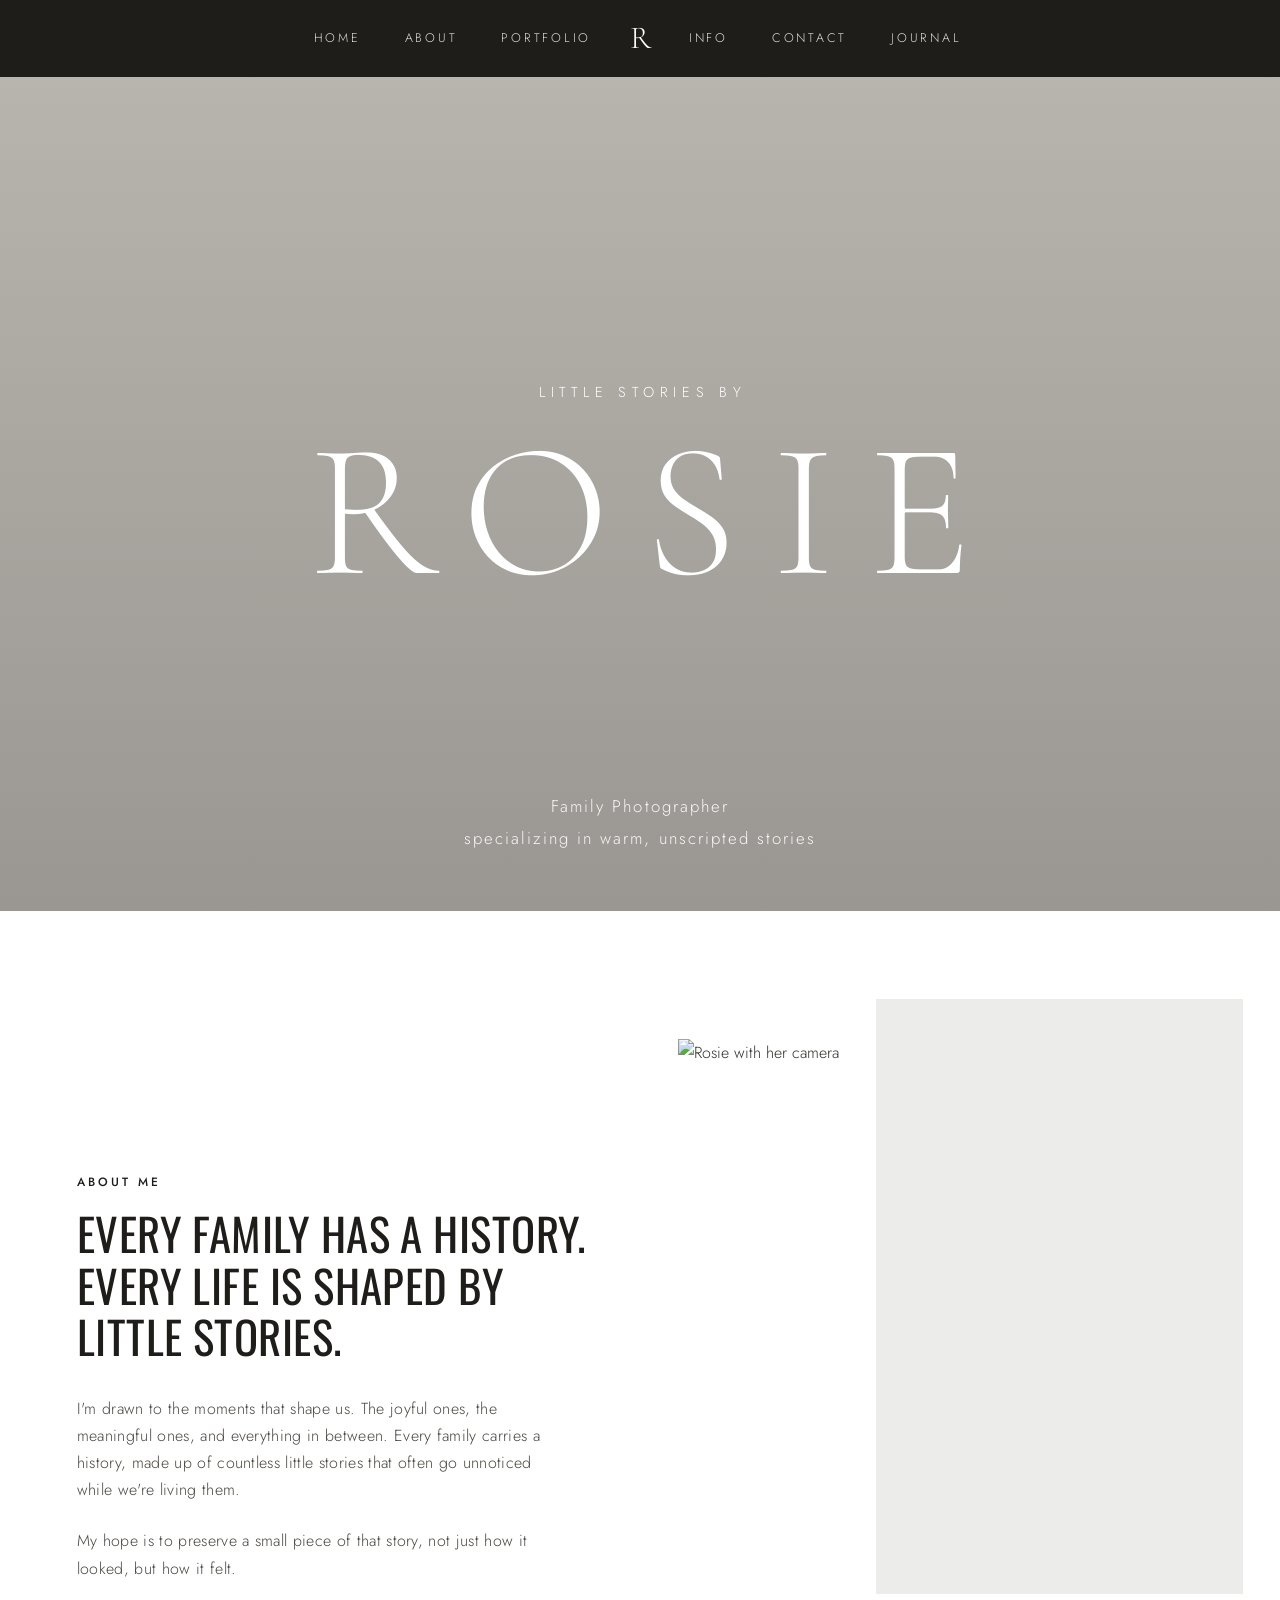
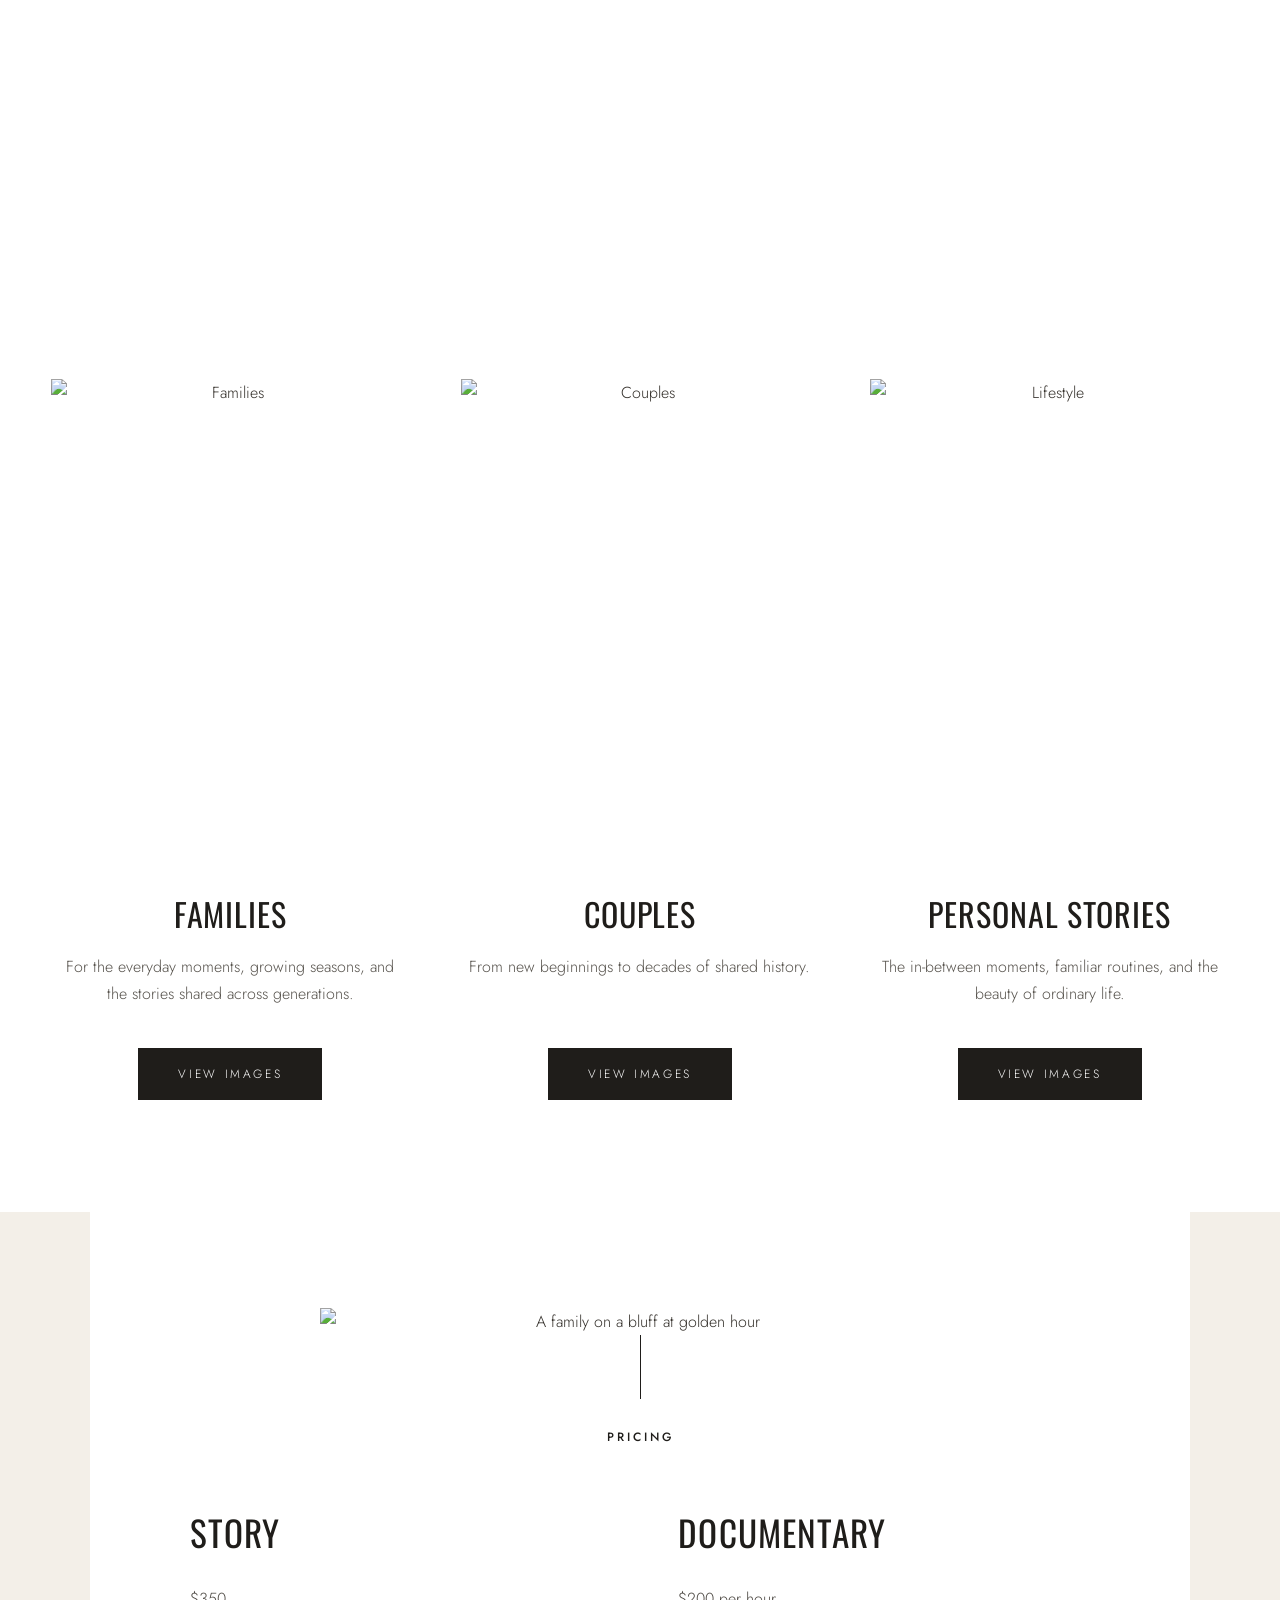
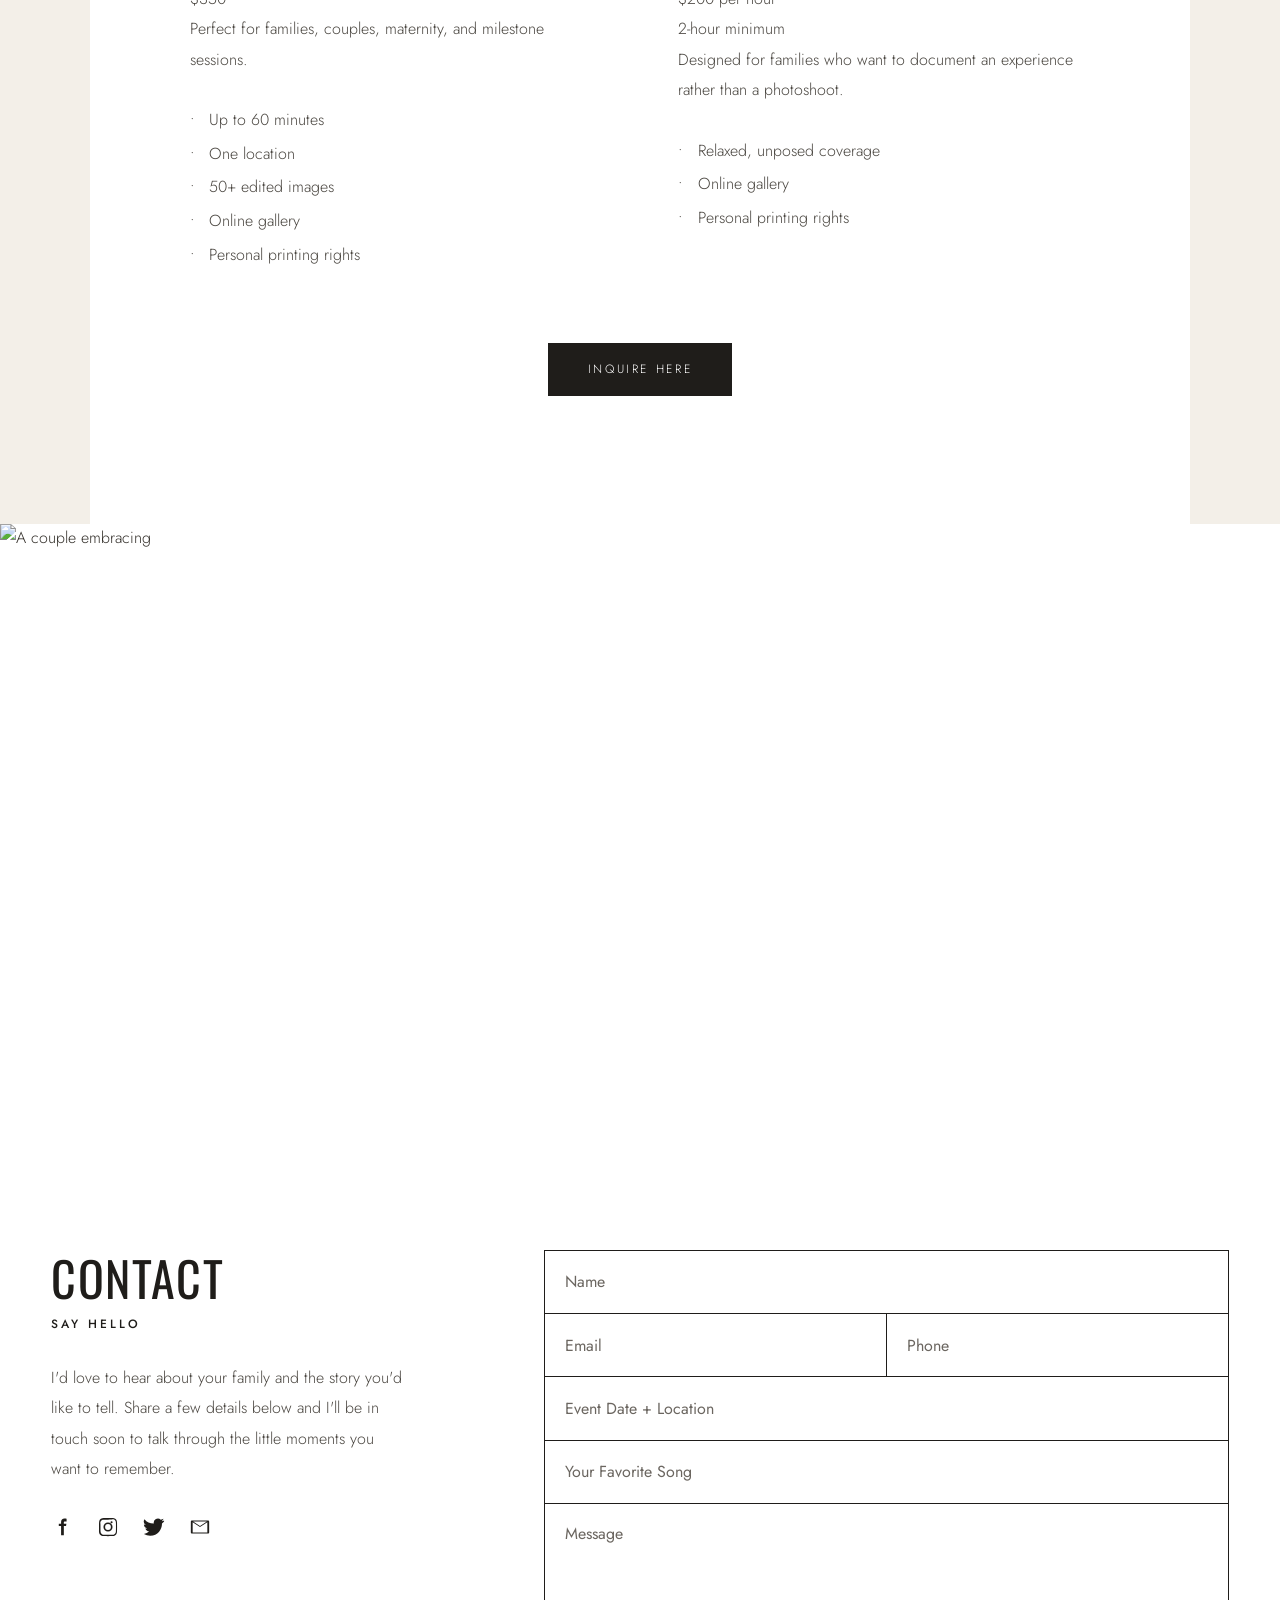
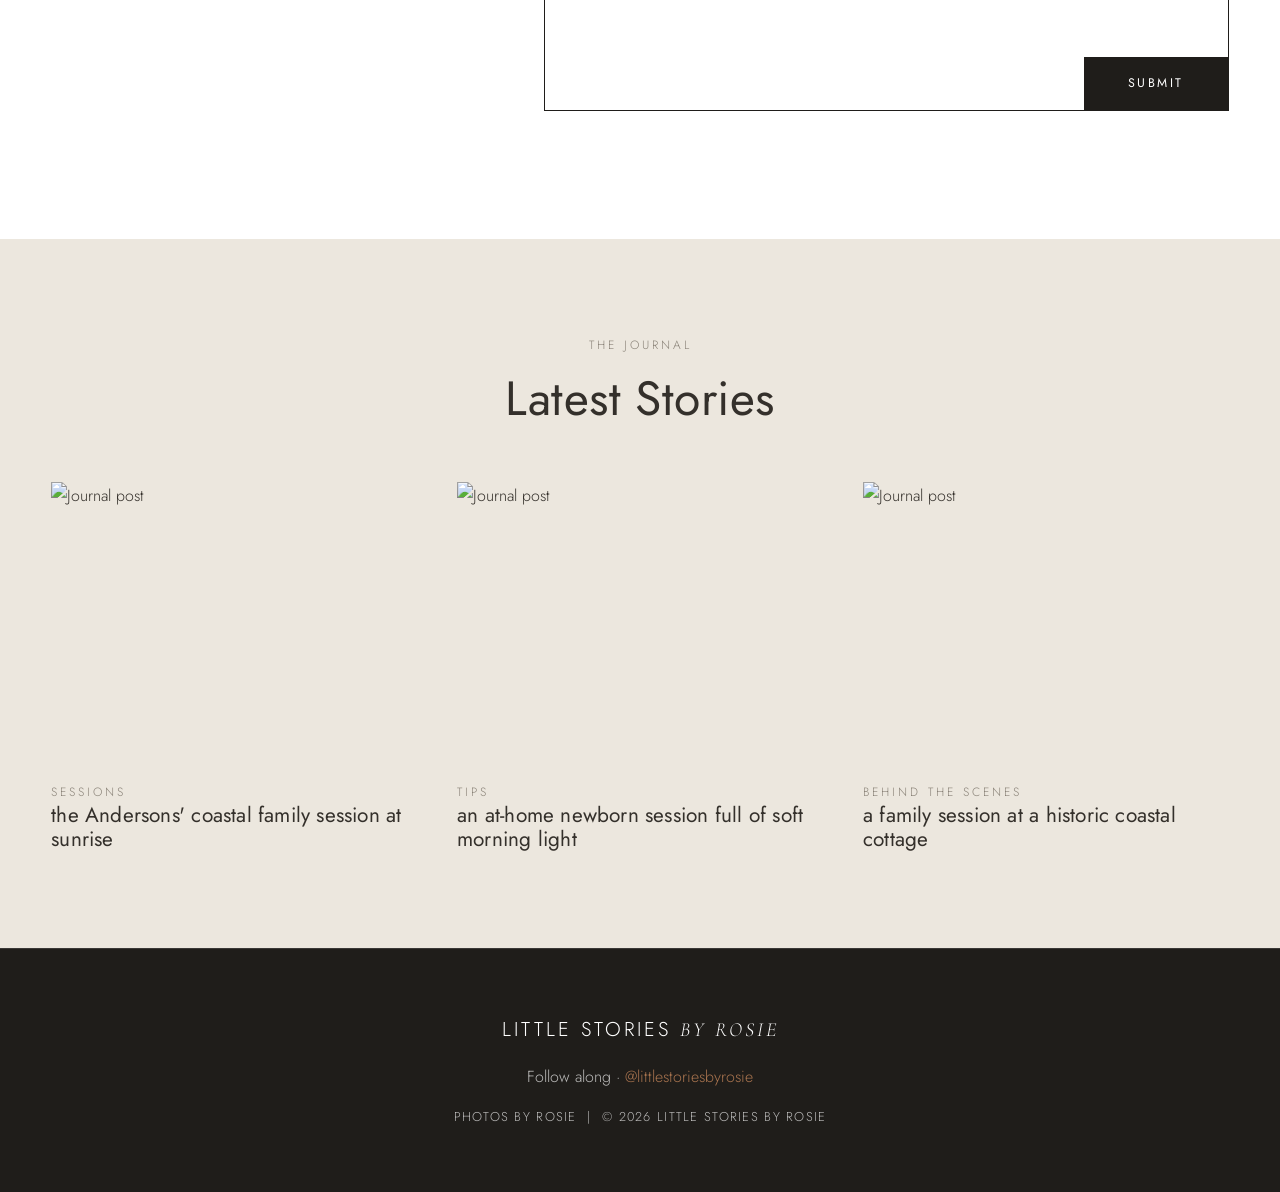
==== index.html @ b67b6aa5 "Make hero a crossfading photo slideshow" ====
<!DOCTYPE html>
<html lang="en">

<head>
  <meta charset="UTF-8">
  <meta name="viewport" content="width=device-width, initial-scale=1.0">
  <title>Little Stories by Rosie — Family Photography</title>

  <!-- Free look-alike fonts: Jost (modern geometric, like Harlow's Atype)
       and Cormorant Garamond (elegant italic accents). -->
  <link rel="preconnect" href="https://fonts.googleapis.com">
  <link rel="preconnect" href="https://fonts.gstatic.com" crossorigin>
  <link href="https://fonts.googleapis.com/css2?family=Cormorant+Garamond:ital,wght@0,400;1,400;1,500&family=Jost:wght@300;400;500&family=Oswald:wght@300;400;500&display=swap" rel="stylesheet">

  <link rel="stylesheet" href="styles.css">
</head>

<body>

  <!-- ============ NAVIGATION ============ -->
  <!-- A solid dark bar with links split around a centered monogram, like Harlow. -->
  <header class="nav">
    <nav class="nav-group">
      <a href="#">Home</a>
      <a href="#about">About</a>
      <a href="#portfolio">Portfolio</a>
    </nav>
    <a href="#" class="monogram">R</a>
    <nav class="nav-group">
      <a href="#info">Info</a>
      <a href="#contact">Contact</a>
      <a href="#journal">Journal</a>
    </nav>
  </header>

  <!-- ============ HERO ============ -->
  <!-- Like Harlow: a slideshow of photos slowly crossfading behind the brand
       name, with a small tagline near the bottom. The slides rotate via script.js.
       Swap these image URLs for Rosie's real photos later. -->
  <section class="hero">
    <div class="hero-slideshow">
      <div class="hero-slide is-active" style="background-image:url('https://picsum.photos/id/1018/1920/1280')"></div>
      <div class="hero-slide" style="background-image:url('https://picsum.photos/id/1015/1920/1280')"></div>
      <div class="hero-slide" style="background-image:url('https://picsum.photos/id/1039/1920/1280')"></div>
      <div class="hero-slide" style="background-image:url('https://picsum.photos/id/1043/1920/1280')"></div>
    </div>
    <div class="hero-inner">
      <p class="hero-eyebrow">Little Stories by</p>
      <h1 class="hero-brand">Rosie</h1>
    </div>
    <p class="hero-tagline">Family Photographer<br>specializing in warm, unscripted stories</p>
  </section>

  <!-- ============ ABOUT (text left, photo with offset block right) ============ -->
  <section id="about" class="about-section">
    <div class="about-text">
      <p class="eyebrow">About Me</p>
      <h2 class="about-heading">Every family has a history. Every life is shaped by little stories.</h2>
      <p>
        I'm drawn to the moments that shape us. The joyful ones, the meaningful
        ones, and everything in between. Every family carries a history, made up
        of countless little stories that often go unnoticed while we're living them.
      </p>
      <p>
        My hope is to preserve a small piece of that story, not just how it
        looked, but how it felt.
      </p>
    </div>
    <div class="about-photo">
      <img src="https://picsum.photos/id/1062/800/1050" alt="Rosie with her camera">
    </div>
  </section>

  <!-- ============ PORTFOLIO ============ -->
  <!-- Three categories, each with an image, a title, a short description,
       and a "View Images" button linking to that gallery (built later). -->
  <section id="portfolio" class="portfolio">
    <div class="portfolio-grid">

      <div class="pf-item">
        <img src="https://picsum.photos/id/1012/700/900" alt="Families">
        <h3 class="pf-title">Families</h3>
        <p class="pf-desc">For the everyday moments, growing seasons, and the stories shared across generations.</p>
        <a href="families.html" class="btn-solid">View Images</a>
      </div>

      <div class="pf-item">
        <img src="https://picsum.photos/id/1005/700/900" alt="Couples">
        <h3 class="pf-title">Couples</h3>
        <p class="pf-desc">From new beginnings to decades of shared history.</p>
        <a href="couples.html" class="btn-solid">View Images</a>
      </div>

      <div class="pf-item">
        <img src="https://picsum.photos/id/1027/700/900" alt="Lifestyle">
        <h3 class="pf-title">Personal Stories</h3>
        <p class="pf-desc">The in-between moments, familiar routines, and the beauty of ordinary life.</p>
        <a href="personal-stories.html" class="btn-solid">View Images</a>
      </div>

    </div>
  </section>

  <!-- ============ INFO / PRICING ============ -->
  <section id="info" class="info-section">
    <div class="info-photo">
      <img src="https://picsum.photos/id/1016/1000/650" alt="A family on a bluff at golden hour">
      <span class="info-connector"></span>
    </div>

    <p class="eyebrow center pricing-label">Pricing</p>

    <div class="pricing-grid">
      <div class="price-col">
        <h3 class="price-title">Story</h3>
        <p class="price-meta">
          $350<br>
          Perfect for families, couples, maternity, and milestone sessions.
        </p>
        <ul class="price-list">
          <li>Up to 60 minutes</li>
          <li>One location</li>
          <li>50+ edited images</li>
          <li>Online gallery</li>
          <li>Personal printing rights</li>
        </ul>
      </div>

      <div class="price-col">
        <h3 class="price-title">Documentary</h3>
        <p class="price-meta">
          $200 per hour<br>
          2-hour minimum<br>
          Designed for families who want to document an experience rather than a photoshoot.
        </p>
        <ul class="price-list">
          <li>Relaxed, unposed coverage</li>
          <li>Online gallery</li>
          <li>Personal printing rights</li>
        </ul>
      </div>
    </div>

    <div class="info-cta">
      <a href="#contact" class="btn-solid">Inquire Here</a>
    </div>
  </section>

  <!-- ============ CONTACT ============ -->
  <section id="contact" class="contact-section">
    <!-- Full-width banner photo -->
    <div class="contact-banner">
      <img src="https://picsum.photos/id/1035/1920/1000" alt="A couple embracing">
    </div>

    <div class="contact-body">
      <!-- Left: intro + social links -->
      <div class="contact-info">
        <h2 class="contact-title">Contact</h2>
        <p class="eyebrow">Say Hello</p>
        <p class="contact-text">
          I'd love to hear about your family and the story you'd like to tell.
          Share a few details below and I'll be in touch soon to talk through
          the little moments you want to remember.
        </p>
        <div class="social-icons">
          <a href="#" aria-label="Facebook"><svg viewBox="0 0 24 24"><path d="M14 8.5V7c0-.7.2-1.1 1.2-1.1H17V2.9C16.5 2.8 15.6 2.8 14.6 2.8c-2.2 0-3.6 1.3-3.6 3.8v1.9H8.5V11H11v10h3V11h2.4l.4-2.5H14z"/></svg></a>
          <a href="#" aria-label="Instagram"><svg viewBox="0 0 24 24"><path d="M12 2.2c3.2 0 3.6 0 4.9.07 1.2.06 1.8.25 2.2.42.6.2 1 .5 1.4.9.4.4.7.8.9 1.4.17.4.36 1 .42 2.2.06 1.3.07 1.7.07 4.9s0 3.6-.07 4.9c-.06 1.2-.25 1.8-.42 2.2-.2.6-.5 1-.9 1.4-.4.4-.8.7-1.4.9-.4.17-1 .36-2.2.42-1.3.06-1.7.07-4.9.07s-3.6 0-4.9-.07c-1.2-.06-1.8-.25-2.2-.42-.6-.2-1-.5-1.4-.9-.4-.4-.7-.8-.9-1.4-.17-.4-.36-1-.42-2.2C2.2 15.6 2.2 15.2 2.2 12s0-3.6.07-4.9c.06-1.2.25-1.8.42-2.2.2-.6.5-1 .9-1.4.4-.4.8-.7 1.4-.9.4-.17 1-.36 2.2-.42C8.4 2.2 8.8 2.2 12 2.2m0 1.8c-3.1 0-3.5 0-4.7.07-.9.04-1.4.2-1.7.32-.4.16-.7.36-1 .66-.3.3-.5.6-.66 1-.12.3-.28.8-.32 1.7C3.8 8.5 3.8 8.9 3.8 12s0 3.5.07 4.7c.04.9.2 1.4.32 1.7.16.4.36.7.66 1 .3.3.6.5 1 .66.3.12.8.28 1.7.32 1.2.07 1.6.07 4.7.07s3.5 0 4.7-.07c.9-.04 1.4-.2 1.7-.32.4-.16.7-.36 1-.66.3-.3.5-.6.66-1 .12-.3.28-.8.32-1.7.07-1.2.07-1.6.07-4.7s0-3.5-.07-4.7c-.04-.9-.2-1.4-.32-1.7-.16-.4-.36-.7-.66-1-.3-.3-.6-.5-1-.66-.3-.12-.8-.28-1.7-.32C15.5 4 15.1 4 12 4m0 3.06A4.94 4.94 0 1 0 12 17 4.94 4.94 0 0 0 12 7.06m0 8.1A3.16 3.16 0 1 1 12 8.84a3.16 3.16 0 0 1 0 6.32m5.03-8.3a1.15 1.15 0 1 1-2.3 0 1.15 1.15 0 0 1 2.3 0"/></svg></a>
          <a href="#" aria-label="Twitter"><svg viewBox="0 0 24 24"><path d="M23 4.9c-.8.36-1.7.6-2.6.7 1-.6 1.6-1.5 2-2.5-.9.5-1.9.9-3 1.1a4.5 4.5 0 0 0-7.6 4.1A12.8 12.8 0 0 1 1.6 3.6a4.5 4.5 0 0 0 1.4 6 4.4 4.4 0 0 1-2-.6v.05a4.5 4.5 0 0 0 3.6 4.4 4.5 4.5 0 0 1-2 .08 4.5 4.5 0 0 0 4.2 3.1A9 9 0 0 1 1 19.5a12.7 12.7 0 0 0 6.9 2c8.3 0 12.8-6.9 12.8-12.8v-.6c.9-.6 1.6-1.4 2.3-2.2"/></svg></a>
          <a href="mailto:hello@littlestoriesbyrosie.com" aria-label="Email"><svg viewBox="0 0 24 24"><path d="M3 5h18a1 1 0 0 1 1 1v12a1 1 0 0 1-1 1H3a1 1 0 0 1-1-1V6a1 1 0 0 1 1-1zm9 7L4 6.8V18h16V6.8L12 12zM4.5 6l7.5 4.8L19.5 6z"/></svg></a>
        </div>
      </div>

      <!-- Right: the contact form.
           NOTE: to actually receive submissions on a GitHub Pages site, this
           form needs to connect to a form service (like Formspree). Until then
           it's display-only. I can wire that up next. -->
      <form class="contact-form" action="#" method="post">
        <div class="field">
          <input type="text" name="name" placeholder="Name">
        </div>
        <div class="field-row">
          <div class="field"><input type="email" name="email" placeholder="Email"></div>
          <div class="field"><input type="tel" name="phone" placeholder="Phone"></div>
        </div>
        <div class="field">
          <input type="text" name="event" placeholder="Event Date + Location">
        </div>
        <div class="field">
          <input type="text" name="song" placeholder="Your Favorite Song">
        </div>
        <div class="field message">
          <textarea name="message" placeholder="Message"></textarea>
          <button type="submit" class="form-submit">Submit</button>
        </div>
      </form>
    </div>
  </section>

  <!-- ============ JOURNAL ============ -->
  <section id="journal" class="journal">
    <p class="eyebrow center">The Journal</p>
    <h2 class="center">Latest Stories</h2>
    <div class="posts">
      <article class="post">
        <img src="https://picsum.photos/id/1080/600/450" alt="Journal post">
        <span class="eyebrow">Sessions</span>
        <h3>the Andersons' coastal family session at sunrise</h3>
      </article>
      <article class="post">
        <img src="https://picsum.photos/id/1084/600/450" alt="Journal post">
        <span class="eyebrow">Tips</span>
        <h3>an at-home newborn session full of soft morning light</h3>
      </article>
      <article class="post">
        <img src="https://picsum.photos/id/1069/600/450" alt="Journal post">
        <span class="eyebrow">Behind the Scenes</span>
        <h3>a family session at a historic coastal cottage</h3>
      </article>
    </div>
  </section>

  <!-- ============ FOOTER ============ -->
  <footer class="footer">
    <a href="#" class="brand">Little Stories <em>by Rosie</em></a>
    <p class="social">Follow along &middot; <a href="#">@littlestoriesbyrosie</a></p>
    <p class="credit">PHOTOS BY ROSIE &nbsp;|&nbsp; &copy; 2026 LITTLE STORIES BY ROSIE</p>
  </footer>

  <!-- This connects our JavaScript file, which powers the scroll animations.
       It sits at the end so the page content loads first. -->
  <script src="script.js"></script>

</body>
</html>
---- styles.css ----
/* ============================================================
   LITTLE STORIES BY ROSIE
   A Harlow-inspired design: modern, bold, minimal.
   Cream backgrounds, dark text, big images, airy spacing.
   ============================================================ */

/* --- Color & font variables (change these to re-theme the whole site) --- */
:root {
  --cream:   #f3efe8;   /* warm off-white background */
  --dark:    #1f1d1a;   /* near-black for dark sections & text */
  --text:    #34302b;   /* body text */
  --muted:   #8a8378;   /* soft grey-brown for labels */
  --accent:  #a9744f;   /* warm terracotta accent */
  --sans: 'Jost', system-ui, sans-serif;          /* modern headings & body */
  --serif: 'Cormorant Garamond', Georgia, serif;   /* elegant italic accents */
}

* { margin: 0; padding: 0; box-sizing: border-box; }

body {
  font-family: var(--sans);
  font-weight: 300;
  color: var(--text);
  background: var(--cream);
  line-height: 1.7;
  -webkit-font-smoothing: antialiased;
}

img { display: block; width: 100%; }

/* "Eyebrow" = the small UPPERCASE label above headings (a Harlow signature). */
.eyebrow {
  font-size: 0.75rem;
  letter-spacing: 0.25em;
  text-transform: uppercase;
  color: var(--muted);
  margin-bottom: 1rem;
}
.center { text-align: center; }

/* Headings: large, light-weight, with an italic serif for emphasis. */
h1, h2, h3 { font-weight: 400; line-height: 1.15; letter-spacing: 0.01em; }
h1 em, h2 em, .brand em { font-family: var(--serif); font-style: italic; }

/* Wordmark used in the footer */
.brand {
  font-size: 1.25rem;
  letter-spacing: 0.15em;
  text-transform: uppercase;
  text-decoration: none;
  color: var(--text);
}

/* ---------------- NAVIGATION ---------------- */
/* A solid dark bar fixed to the top, with a centered monogram between two
   groups of links — Harlow's signature nav. */
.nav {
  position: sticky;
  top: 0;
  z-index: 20;
  display: flex;
  align-items: center;
  justify-content: center;
  gap: 3vw;
  background: var(--dark);
  padding: 1.4rem 4vw;
}
.nav-group {
  display: flex;
  gap: 2.75rem;
  flex: 1;
}
.nav-group:first-of-type { justify-content: flex-end; }
.nav-group:last-of-type  { justify-content: flex-start; }
.nav-group a {
  font-size: 0.78rem;
  letter-spacing: 0.22em;
  text-transform: uppercase;
  text-decoration: none;
  color: rgba(255,255,255,0.85);
  transition: color 0.3s;
}
.nav-group a:hover { color: #fff; }
.monogram {
  font-family: var(--serif);
  font-size: 2rem;
  color: #fff;
  text-decoration: none;
  line-height: 1;
  flex-shrink: 0;
}

/* ---------------- HERO ---------------- */
.hero {
  position: relative;
  height: calc(100vh - 66px);  /* fill the screen below the nav bar */
  min-height: 560px;
  overflow: hidden;
  display: flex;
  align-items: center;
  justify-content: center;
  text-align: center;
  color: #fff;
}
/* The crossfading photo slideshow behind the wordmark */
.hero-slideshow { position: absolute; inset: 0; z-index: 0; }
.hero-slide {
  position: absolute;
  inset: 0;
  background-size: cover;
  background-position: center;
  opacity: 0;
  transition: opacity 1.6s ease-in-out;   /* the crossfade */
}
.hero-slide.is-active { opacity: 1; }
/* A soft dark overlay so the white text stays readable over any photo */
.hero-slideshow::after {
  content: '';
  position: absolute;
  inset: 0;
  background: linear-gradient(rgba(30,29,26,0.28), rgba(30,29,26,0.42));
}
/* Keep the text above the slideshow */
.hero-inner { position: relative; z-index: 2; }
/* The small caps line above the giant brand name */
.hero-eyebrow {
  font-size: clamp(0.7rem, 1.4vw, 0.9rem);
  letter-spacing: 0.4em;
  text-transform: uppercase;
  margin-bottom: 0.75rem;
  padding-left: 0.4em; /* balance the letter-spacing */
}
/* The giant brand name across the middle */
.hero-brand {
  font-family: var(--serif);
  font-weight: 300;
  text-transform: uppercase;
  font-size: clamp(4rem, 15vw, 12rem);
  letter-spacing: 0.18em;
  line-height: 1;
  padding-left: 0.18em; /* balance the wide tracking */
}
/* The tagline pinned near the bottom */
.hero-tagline {
  position: absolute;
  z-index: 2;
  bottom: 3.5rem;
  left: 0; right: 0;
  text-align: center;
  font-size: clamp(0.85rem, 1.6vw, 1.05rem);
  letter-spacing: 0.12em;
  line-height: 1.9;
  color: rgba(255,255,255,0.92);
}

/* ---------------- BUTTONS ---------------- */
.btn {
  display: inline-block;
  padding: 1rem 2.75rem;
  font-size: 0.75rem;
  letter-spacing: 0.25em;
  text-transform: uppercase;
  text-decoration: none;
  color: #fff;
  border: 1px solid rgba(255,255,255,0.7);
  transition: background 0.3s, color 0.3s;
}
.btn:hover { background: #fff; color: var(--dark); }
.btn-light { border-color: rgba(255,255,255,0.7); }

.link-arrow {
  display: inline-block;
  margin-top: 1.5rem;
  font-size: 0.8rem;
  letter-spacing: 0.18em;
  text-transform: uppercase;
  text-decoration: none;
  color: var(--accent);
  border-bottom: 1px solid var(--accent);
  padding-bottom: 4px;
}

/* ---------------- ABOUT (text left, photo right with offset block) ---------------- */
.about-section {
  display: grid;
  grid-template-columns: 1fr 1fr;
  gap: 6vw;
  align-items: center;
  padding: 8rem 6vw;
  max-width: 1300px;
  margin: 0 auto;
  background: #ffffff;   /* clean white, like the screenshot */
}
.about-text .eyebrow { color: var(--dark); font-weight: 500; }
/* The big condensed uppercase headline */
.about-heading {
  font-family: 'Oswald', var(--sans);
  font-weight: 400;
  text-transform: uppercase;
  color: var(--dark);
  font-size: clamp(1.9rem, 3.5vw, 3.1rem);
  line-height: 1.15;
  letter-spacing: 0.01em;
  margin-bottom: 2rem;
}
.about-text p:not(.eyebrow) {
  color: #4a4640;
  letter-spacing: 0.02em;
  margin-bottom: 1.5rem;
  max-width: 30rem;
}

/* Photo with a soft grey rectangle offset behind its top-right corner */
.about-photo { position: relative; }
.about-photo::before {
  content: '';
  position: absolute;
  top: -2.5rem;
  right: -2.5rem;
  width: 70%;
  height: 85%;
  background: #ececea;
  z-index: 0;
}
.about-photo img {
  position: relative;
  z-index: 1;
  aspect-ratio: 3/4;
  object-fit: cover;
}

/* ---------------- INFO / PRICING ---------------- */
.info-section {
  background: #fff;
  padding: 6rem 4vw 8rem;
  max-width: 1100px;
  margin: 0 auto;
}
.info-photo { max-width: 640px; margin: 0 auto; text-align: center; }
.info-photo img { width: 100%; height: auto; object-fit: cover; }
/* The thin vertical line dropping from the image */
.info-connector {
  display: block;
  width: 1px;
  height: 64px;
  background: var(--dark);
  margin: 0 auto;
}
.pricing-label {
  color: var(--dark);
  font-weight: 500;
  margin: 1.75rem 0 4rem;
}
.pricing-grid {
  display: grid;
  grid-template-columns: 1fr 1fr;
  gap: 6vw;
  max-width: 900px;
  margin: 0 auto;
}
.price-title {
  font-family: 'Oswald', var(--sans);
  font-weight: 400;
  text-transform: uppercase;
  color: var(--dark);
  font-size: clamp(1.6rem, 3vw, 2.2rem);
  letter-spacing: 0.03em;
  margin-bottom: 2rem;
}
.price-meta { color: #4a4640; line-height: 1.9; margin-bottom: 1.75rem; }
.price-list { list-style: none; }
.price-list li {
  color: #4a4640;
  line-height: 2.1;
  padding-left: 1.2em;
  position: relative;
}
.price-list li::before { content: '\2022'; position: absolute; left: 0; }  /* bullet dot */
.info-cta { text-align: center; margin-top: 4.5rem; }

/* ---------------- PORTFOLIO (3 category columns) ---------------- */
.portfolio { padding: 7rem 4vw; background: #fff; }
.portfolio-grid {
  display: grid;
  grid-template-columns: repeat(3, 1fr);
  gap: 4vw;
  max-width: 1300px;
  margin: 0 auto;
  text-align: center;
}
/* Each column is a flex box so the button can be pinned to the bottom,
   keeping all three buttons aligned even when descriptions differ in length. */
.pf-item {
  display: flex;
  flex-direction: column;
  align-items: center;
  height: 100%;
}
.pf-item img {
  aspect-ratio: 3/4;
  object-fit: cover;
  margin-bottom: 2.5rem;
  width: 100%;
}
.pf-title {
  font-family: 'Oswald', var(--sans);
  font-weight: 400;
  text-transform: uppercase;
  color: var(--dark);
  font-size: clamp(1.5rem, 2.5vw, 2.1rem);
  letter-spacing: 0.03em;
  margin-bottom: 1.25rem;
}
.pf-desc {
  color: #57534d;
  max-width: 22rem;
  margin: 0 auto 2.5rem;
}
/* margin-top:auto pushes the button to the bottom of the column */
.pf-item .btn-solid { margin-top: auto; }
/* Solid black button ("View Images") */
.btn-solid {
  display: inline-block;
  padding: 1rem 2.5rem;
  background: var(--dark);
  color: #fff;
  font-size: 0.75rem;
  letter-spacing: 0.22em;
  text-transform: uppercase;
  text-decoration: none;
  transition: background 0.3s;
}
.btn-solid:hover { background: #000; }

/* ---------------- JOURNAL (3 blog posts) ---------------- */
.journal { padding: 6rem 4vw; background: #ece7de; }
.journal h2 { font-size: clamp(2rem, 4vw, 3rem); margin-bottom: 3.5rem; }
.posts {
  display: grid;
  grid-template-columns: repeat(3, 1fr);
  gap: 2.5rem;
  max-width: 1300px;
  margin: 0 auto;
}
.post img { aspect-ratio: 4/3; object-fit: cover; margin-bottom: 1.25rem; }
.post .eyebrow { margin-bottom: 0.5rem; }
.post h3 { font-size: 1.3rem; }

/* ---------------- CONTACT ---------------- */
.contact-section { background: #fff; }
.contact-banner img {
  width: 100%;
  height: 70vh;
  min-height: 400px;
  object-fit: cover;
  display: block;
}
.contact-body {
  display: grid;
  grid-template-columns: 1fr 1.6fr;
  gap: 5vw;
  align-items: start;
  max-width: 1300px;
  margin: 0 auto;
  padding: 6rem 4vw 8rem;
}
.contact-title {
  font-family: 'Oswald', var(--sans);
  font-weight: 400;
  text-transform: uppercase;
  color: var(--dark);
  font-size: clamp(2rem, 4vw, 3rem);
  letter-spacing: 0.03em;
  margin-bottom: 0.6rem;
}
.contact-info .eyebrow { color: var(--dark); font-weight: 500; margin-bottom: 1.75rem; }
.contact-text { color: #4a4640; line-height: 1.9; max-width: 22rem; margin-bottom: 2rem; }
.social-icons { display: flex; gap: 1.5rem; }
.social-icons a { color: var(--dark); display: inline-flex; transition: color 0.3s; }
.social-icons a:hover { color: var(--accent); }
.social-icons svg { width: 22px; height: 22px; fill: currentColor; }

/* The bordered form grid */
.contact-form { border: 1px solid var(--dark); }
.field { padding: 1.1rem 1.3rem; border-bottom: 1px solid var(--dark); }
.field:last-child { border-bottom: none; }
.field-row { display: flex; border-bottom: 1px solid var(--dark); }
.field-row .field { flex: 1; border-bottom: none; }
.field-row .field:first-child { border-right: 1px solid var(--dark); }
.field input,
.field textarea {
  width: 100%;
  border: none;
  background: transparent;
  font-family: var(--sans);
  font-size: 1rem;
  color: var(--dark);
  outline: none;
  resize: none;
}
.field input::placeholder,
.field textarea::placeholder { color: #6b6660; }
.field.message { position: relative; padding-bottom: 0; }
.field.message textarea { min-height: 180px; padding-bottom: 4.5rem; }
.form-submit {
  position: absolute;
  right: 0; bottom: 0;
  background: var(--dark);
  color: #fff;
  border: none;
  cursor: pointer;
  font-family: var(--sans);
  font-size: 0.78rem;
  letter-spacing: 0.2em;
  text-transform: uppercase;
  padding: 1.1rem 2.75rem;
  transition: background 0.3s;
}
.form-submit:hover { background: #000; }

/* The "Thank you" message shown after the form is submitted */
.form-thanks {
  min-height: 440px;
  display: flex;
  flex-direction: column;
  align-items: center;
  justify-content: center;
  text-align: center;
  gap: 2.5rem;
  padding: 2rem;
}
.form-thanks p {
  text-transform: uppercase;
  letter-spacing: 0.15em;
  color: var(--dark);
  font-size: 1.05rem;
}

/* ---------------- FOOTER ---------------- */
.footer {
  background: var(--dark);
  color: rgba(255,255,255,0.7);
  text-align: center;
  padding: 4rem 4vw;
  border-top: 1px solid rgba(255,255,255,0.12);
}
.footer .brand { color: #fff; display: inline-block; margin-bottom: 1rem; }
.footer .social a { color: var(--accent); text-decoration: none; }
.footer .credit { font-size: 0.8rem; margin-top: 1rem; letter-spacing: 0.1em; }

/* ---------------- GALLERY DETAIL PAGE ---------------- */
/* A horizontally-scrolling strip of photos with prev/next arrows. */
.gallery-strip { overflow: hidden; background: #fff; }
.gallery-track {
  display: flex;
  gap: 10px;
  overflow-x: auto;
  scroll-behavior: smooth;
  scroll-snap-type: x mandatory;
  scrollbar-width: none;              /* hide scrollbar in Firefox */
}
.gallery-track::-webkit-scrollbar { display: none; }  /* hide in Safari/Chrome */
.gallery-track img {
  flex: 0 0 calc((100% - 20px) / 3);  /* about 3 photos across */
  height: 82vh;
  min-height: 460px;
  object-fit: cover;
  scroll-snap-align: start;
}

/* The row under the photos: category switcher on the left, arrows on the right */
.gallery-controls {
  display: flex;
  align-items: center;
  justify-content: space-between;
  gap: 2rem;
  padding: 2.25rem 4vw;
  flex-wrap: wrap;
}
.continue-browsing {
  display: flex;
  align-items: center;
  gap: 2.5rem;
  flex-wrap: wrap;
}
.cb-label {
  font-size: 0.8rem;
  letter-spacing: 0.2em;
  text-transform: uppercase;
  color: var(--dark);
  font-weight: 500;
}
.continue-browsing a {
  font-size: 0.85rem;
  letter-spacing: 0.2em;
  text-transform: uppercase;
  text-decoration: none;
  color: var(--dark);
  transition: color 0.3s;
}
.continue-browsing a:hover { color: var(--accent); }
.continue-browsing a.active { color: #b8b4ad; pointer-events: none; }  /* current category */

.gallery-arrows { display: flex; gap: 0.75rem; }
.arrow {
  width: 52px; height: 52px;
  border: 1px solid #d8d4cc;
  background: transparent;
  color: var(--dark);
  font-size: 1.1rem;
  cursor: pointer;
  transition: background 0.3s, color 0.3s;
}
.arrow:hover { background: var(--dark); color: #fff; }

/* Title (left) + description (right) below the gallery */
.gallery-intro {
  display: grid;
  grid-template-columns: 1fr 2fr;
  gap: 5vw;
  align-items: start;
  max-width: 1300px;
  margin: 0 auto;
  padding: 4rem 4vw 8rem;
}
.gallery-title {
  font-family: 'Oswald', var(--sans);
  font-weight: 400;
  text-transform: uppercase;
  color: var(--dark);
  font-size: clamp(2.2rem, 5vw, 3.5rem);
  letter-spacing: 0.03em;
}
.gallery-desc p {
  color: #4a4640;
  letter-spacing: 0.02em;
  line-height: 1.9;
  font-size: 1.05rem;
  margin-bottom: 1.5rem;
}

/* ---------------- SCROLL ANIMATIONS ----------------
   Elements start invisible and shifted down, then fade + rise
   into place when they scroll into view (the .is-visible class
   is added by script.js). */
.reveal {
  opacity: 0;
  transform: translateY(32px);
  transition: opacity 0.9s ease, transform 0.9s ease;
}
.reveal.is-visible {
  opacity: 1;
  transform: none;
}

/* Accessibility: if the visitor prefers reduced motion, show
   everything immediately with no animation. */
@media (prefers-reduced-motion: reduce) {
  .reveal { opacity: 1; transform: none; transition: none; }
}

/* ---------------- MOBILE ---------------- */
@media (max-width: 800px) {
  .nav { flex-wrap: wrap; gap: 0.6rem 1.5rem; padding: 1.2rem 5vw; }
  .nav-group { gap: 1.25rem; flex: none; }
  .nav-group:first-of-type, .nav-group:last-of-type { justify-content: center; }
  .monogram { order: -1; width: 100%; text-align: center; margin-bottom: 0.4rem; }
  .nav-group a { font-size: 0.7rem; letter-spacing: 0.15em; }
  .about-section { grid-template-columns: 1fr; gap: 4rem; padding: 5rem 8vw; }
  .about-photo::before { top: -1.5rem; right: -1.5rem; }
  .gallery-track img { flex: 0 0 85%; height: 60vh; }
  .gallery-intro { grid-template-columns: 1fr; gap: 1.5rem; padding: 3rem 6vw 5rem; }
  .portfolio-grid { grid-template-columns: 1fr; gap: 4rem; }
  .pricing-grid { grid-template-columns: 1fr; gap: 3.5rem; max-width: 24rem; }
  .contact-body { grid-template-columns: 1fr; gap: 3rem; padding: 4rem 6vw 5rem; }
  .contact-banner img { height: 45vh; }
  .field-row { flex-direction: column; }
  .field-row .field:first-child { border-right: none; border-bottom: 1px solid var(--dark); }
  .featured { grid-template-columns: 1fr; }
  .posts { grid-template-columns: 1fr; }
}
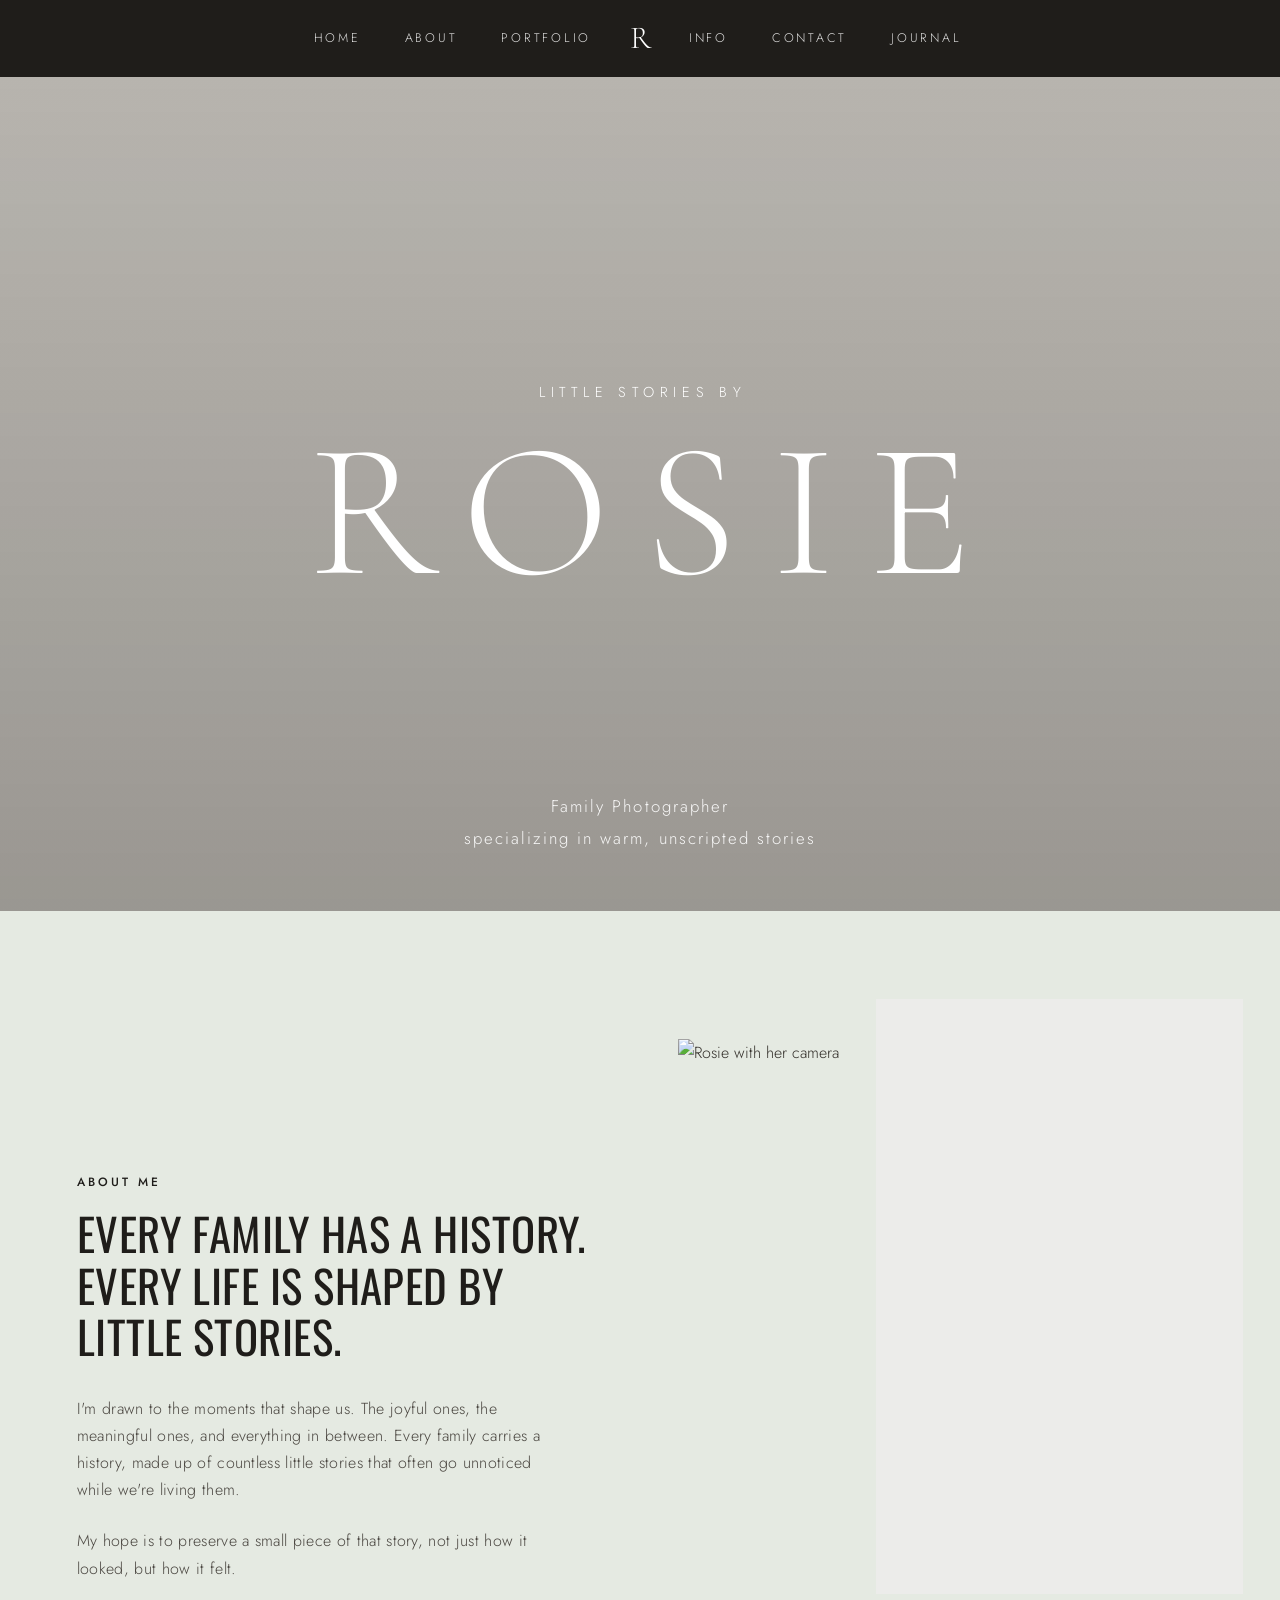
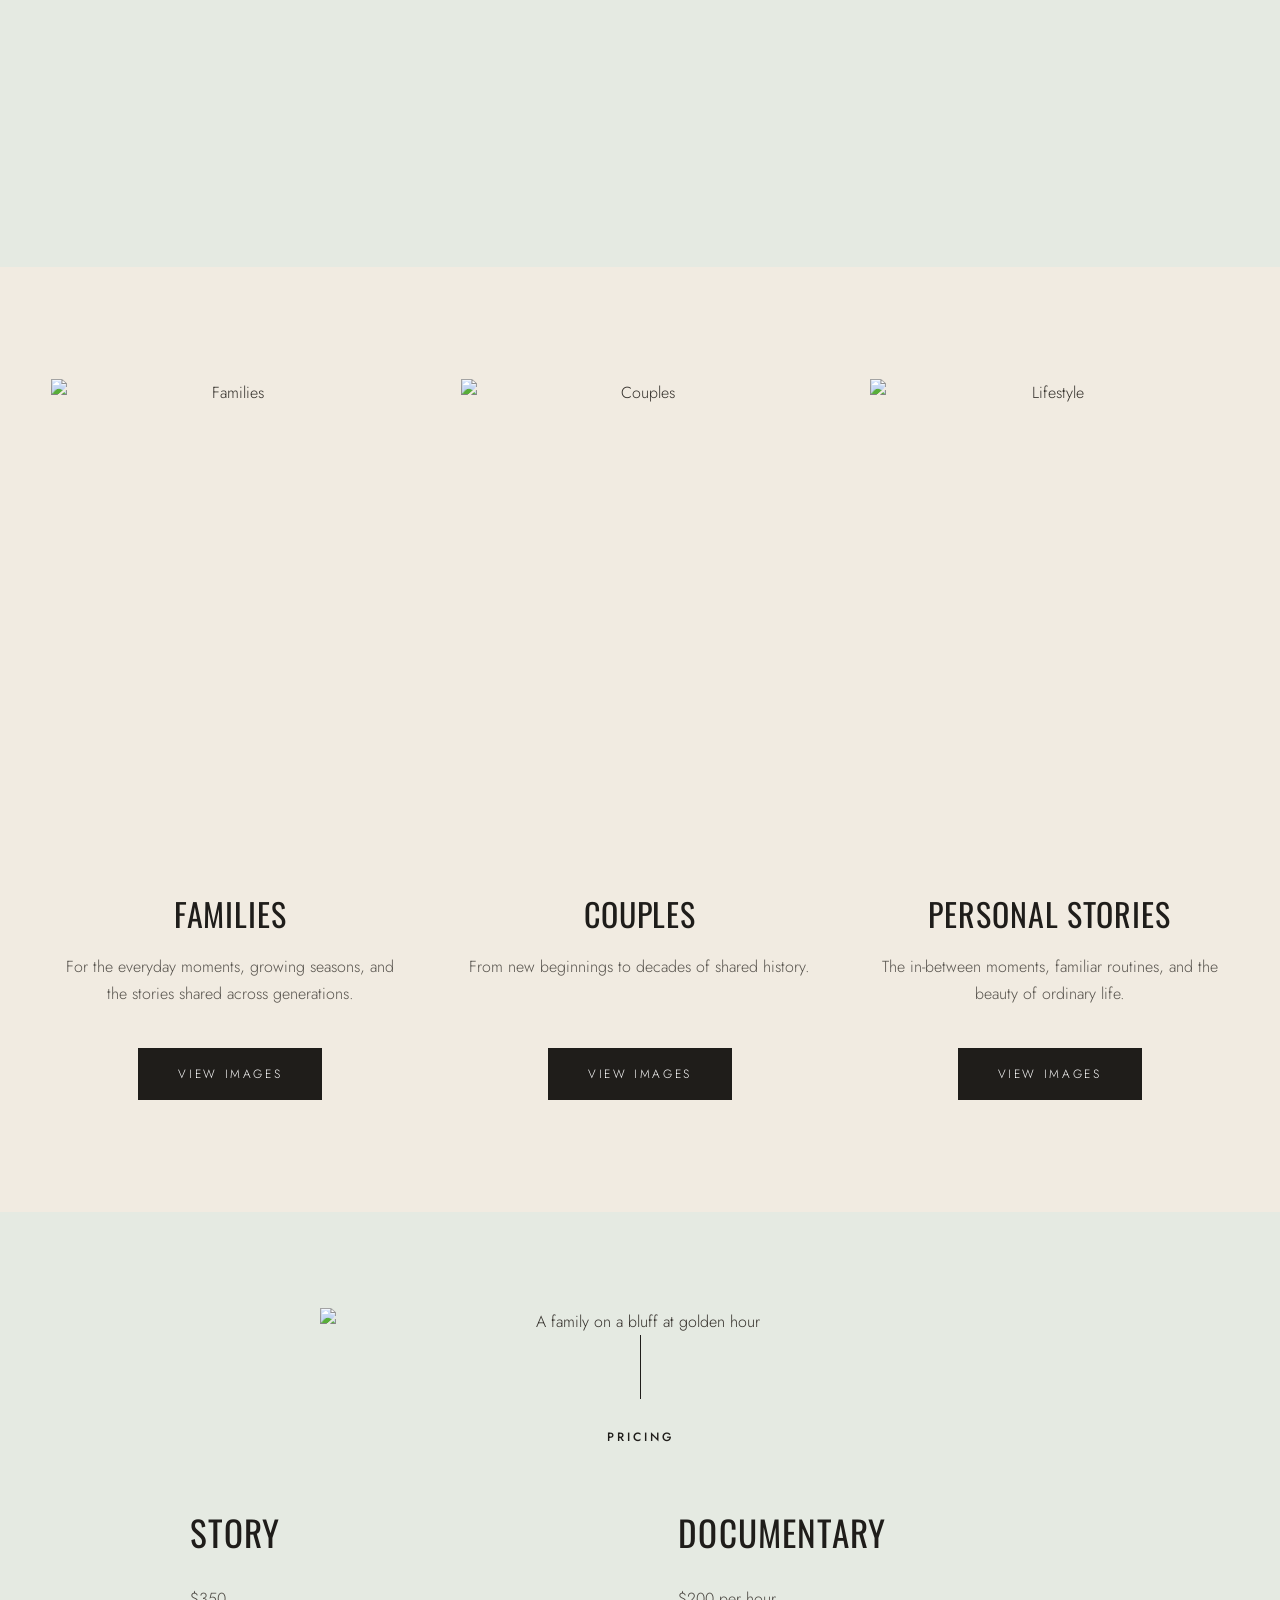
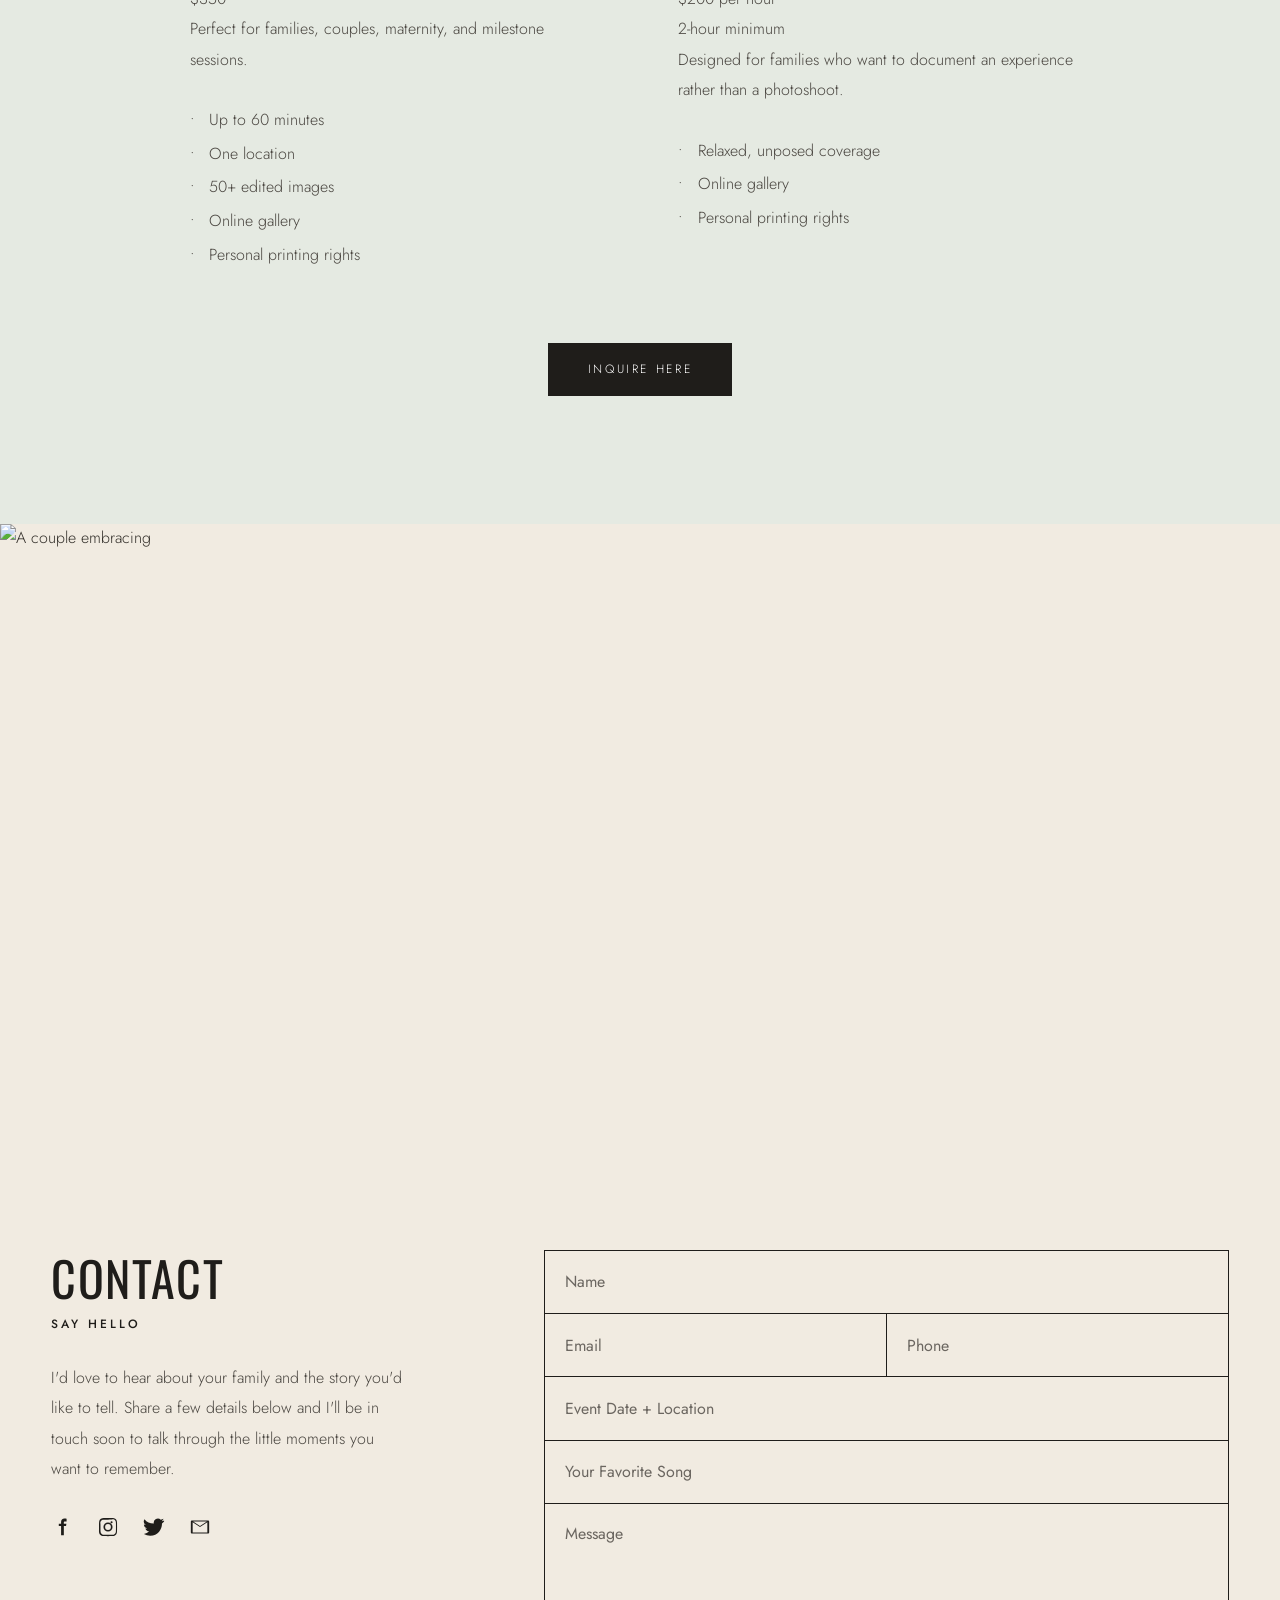
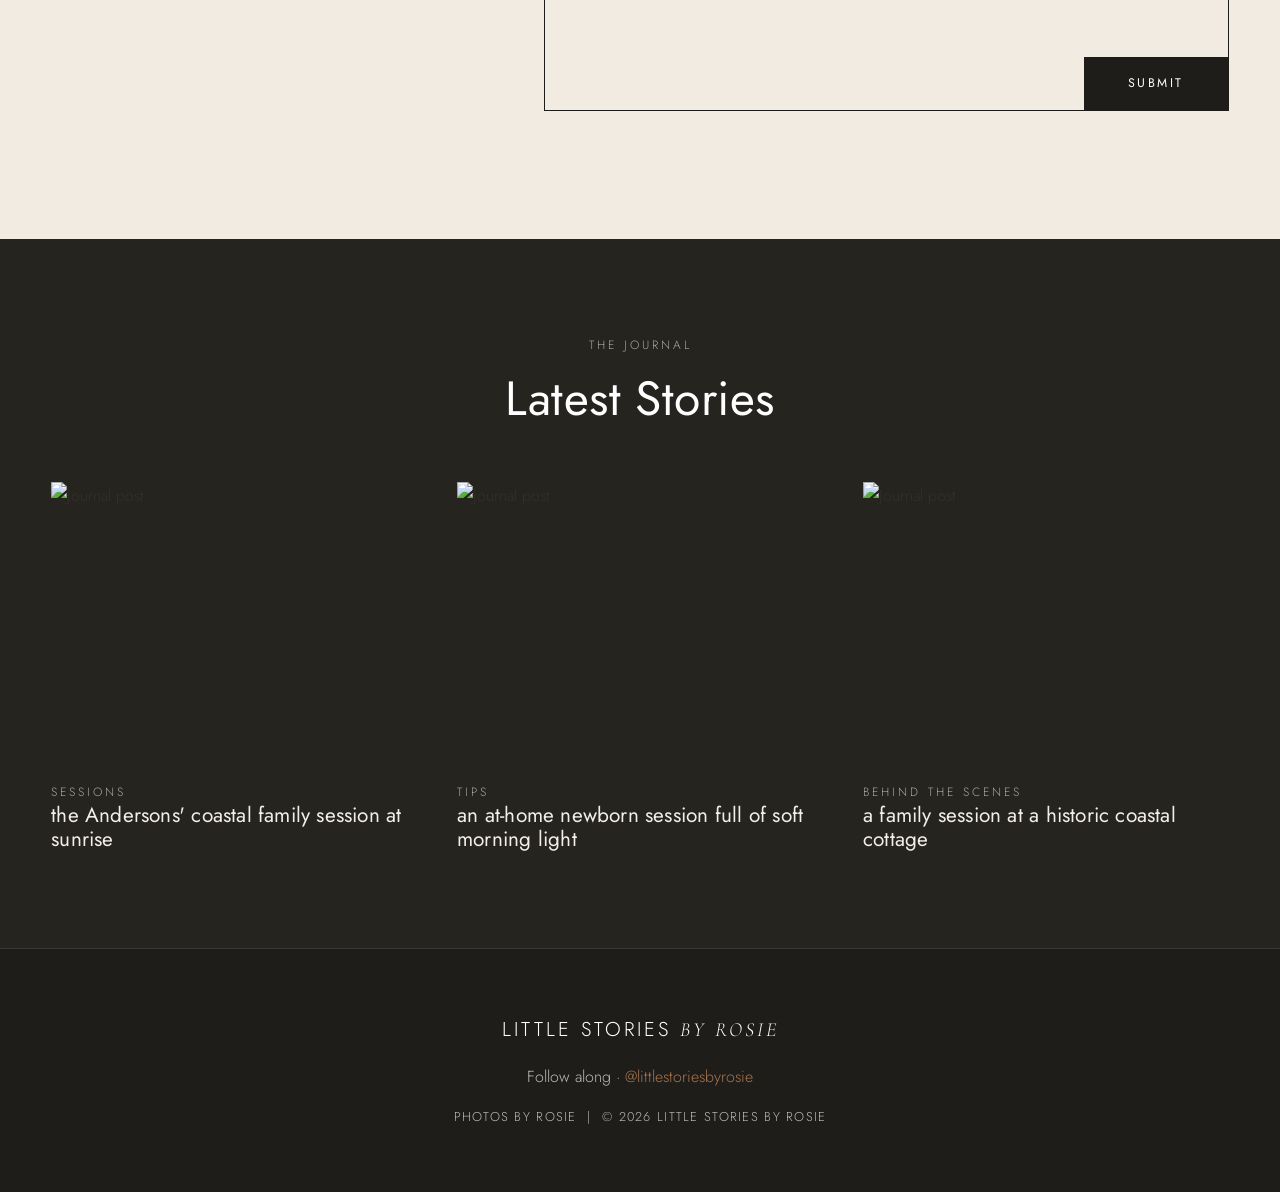
==== commit 76a543d1: "Fix the background color" ====
--- a/index.html
+++ b/index.html
@@ -34,15 +34,15 @@
   </header>
 
   <!-- ============ HERO ============ -->
-  <!-- Like Harlow: a slideshow of photos slowly crossfading behind the brand
-       name, with a small tagline near the bottom. The slides rotate via script.js.
-       Swap these image URLs for Rosie's real photos later. -->
+  <!-- Like Harlow: the brand name over a full photo. As you scroll, the text
+       lifts away faster than the photo (a parallax effect, powered by script.js).
+       Swap this image URL for Rosie's real hero photo later. -->
   <section class="hero">
-    <div class="hero-slideshow">
+    <div class="hero-bg">
       <div class="hero-slide is-active" style="background-image:url('https://picsum.photos/id/1018/1920/1280')"></div>
-      <div class="hero-slide" style="background-image:url('https://picsum.photos/id/1015/1920/1280')"></div>
       <div class="hero-slide" style="background-image:url('https://picsum.photos/id/1039/1920/1280')"></div>
       <div class="hero-slide" style="background-image:url('https://picsum.photos/id/1043/1920/1280')"></div>
+      <div class="hero-slide" style="background-image:url('https://picsum.photos/id/1015/1920/1280')"></div>
     </div>
     <div class="hero-inner">
       <p class="hero-eyebrow">Little Stories by</p>
@@ -53,21 +53,23 @@
 
   <!-- ============ ABOUT (text left, photo with offset block right) ============ -->
   <section id="about" class="about-section">
-    <div class="about-text">
-      <p class="eyebrow">About Me</p>
-      <h2 class="about-heading">Every family has a history. Every life is shaped by little stories.</h2>
-      <p>
-        I'm drawn to the moments that shape us. The joyful ones, the meaningful
-        ones, and everything in between. Every family carries a history, made up
-        of countless little stories that often go unnoticed while we're living them.
-      </p>
-      <p>
-        My hope is to preserve a small piece of that story, not just how it
-        looked, but how it felt.
-      </p>
-    </div>
-    <div class="about-photo">
-      <img src="https://picsum.photos/id/1062/800/1050" alt="Rosie with her camera">
+    <div class="about-inner">
+      <div class="about-text">
+        <p class="eyebrow">About Me</p>
+        <h2 class="about-heading">Every family has a history. Every life is shaped by little stories.</h2>
+        <p>
+          I'm drawn to the moments that shape us. The joyful ones, the meaningful
+          ones, and everything in between. Every family carries a history, made up
+          of countless little stories that often go unnoticed while we're living them.
+        </p>
+        <p>
+          My hope is to preserve a small piece of that story, not just how it
+          looked, but how it felt.
+        </p>
+      </div>
+      <div class="about-photo">
+        <img src="https://picsum.photos/id/1062/800/1050" alt="Rosie with her camera">
+      </div>
     </div>
   </section>
 
@@ -171,11 +173,17 @@
         </div>
       </div>
 
-      <!-- Right: the contact form.
-           NOTE: to actually receive submissions on a GitHub Pages site, this
-           form needs to connect to a form service (like Formspree). Until then
-           it's display-only. I can wire that up next. -->
-      <form class="contact-form" action="#" method="post">
+      <!-- Right: the contact form, connected to FormSubmit.
+           Inquiries are emailed to hello@littlestoriesbyrosie.com, and the
+           customer gets an automatic reply (see _autoresponse below). -->
+      <form class="contact-form" action="https://formsubmit.co/hello@littlestoriesbyrosie.com" method="POST">
+        <!-- FormSubmit settings (hidden from visitors) -->
+        <input type="hidden" name="_subject" value="New inquiry from littlestoriesbyrosie.com">
+        <input type="hidden" name="_template" value="table">
+        <input type="hidden" name="_autoresponse" value="Hi there! Thank you so much for reaching out to Little Stories by Rosie. I've received your message and will personally get back to you within 1-2 days to talk through the details. In the meantime, feel free to follow along on Instagram @littlestoriesbyrosie. Warmly, Rosie">
+        <!-- Honeypot: bots fill this; real people can't see it. Reduces spam. -->
+        <input type="text" name="_honey" style="display:none">
+
         <div class="field">
           <input type="text" name="name" placeholder="Name">
         </div>
--- a/styles.css
+++ b/styles.css
@@ -24,6 +24,7 @@
   background: var(--cream);
   line-height: 1.7;
   -webkit-font-smoothing: antialiased;
+  overflow-x: hidden;   /* guard against any accidental sideways scroll */
 }
 
 img { display: block; width: 100%; }
@@ -102,25 +103,32 @@
   text-align: center;
   color: #fff;
 }
-/* The crossfading photo slideshow behind the wordmark */
-.hero-slideshow { position: absolute; inset: 0; z-index: 0; }
+/* The parallax container. script.js shifts it slower than the page on scroll,
+   so the wordmark appears to lift away faster than the photo. */
+.hero-bg {
+  position: absolute;
+  inset: 0;
+  z-index: 0;
+  will-change: transform;
+}
+/* Each photo layer. They crossfade on a timer; only the ".is-active" one shows. */
 .hero-slide {
   position: absolute;
   inset: 0;
   background-size: cover;
   background-position: center;
   opacity: 0;
-  transition: opacity 1.6s ease-in-out;   /* the crossfade */
+  transition: opacity 1.6s ease-in-out;   /* the crossfade between photos */
 }
 .hero-slide.is-active { opacity: 1; }
 /* A soft dark overlay so the white text stays readable over any photo */
-.hero-slideshow::after {
+.hero-bg::after {
   content: '';
   position: absolute;
   inset: 0;
   background: linear-gradient(rgba(30,29,26,0.28), rgba(30,29,26,0.42));
 }
-/* Keep the text above the slideshow */
+/* Keep the text above the background */
 .hero-inner { position: relative; z-index: 2; }
 /* The small caps line above the giant brand name */
 .hero-eyebrow {
@@ -182,14 +190,16 @@
 
 /* ---------------- ABOUT (text left, photo right with offset block) ---------------- */
 .about-section {
+  background: #e5eae2;   /* soft sage */
+  padding: 8rem 6vw;
+}
+.about-inner {
   display: grid;
   grid-template-columns: 1fr 1fr;
   gap: 6vw;
   align-items: center;
-  padding: 8rem 6vw;
   max-width: 1300px;
-  margin: 0 auto;
-  background: #ffffff;   /* clean white, like the screenshot */
+  margin: 0 auto;        /* center the content, but the white bg fills the screen */
 }
 .about-text .eyebrow { color: var(--dark); font-weight: 500; }
 /* The big condensed uppercase headline */
@@ -231,10 +241,8 @@
 
 /* ---------------- INFO / PRICING ---------------- */
 .info-section {
-  background: #fff;
+  background: #e5eae2;   /* soft sage */
   padding: 6rem 4vw 8rem;
-  max-width: 1100px;
-  margin: 0 auto;
 }
 .info-photo { max-width: 640px; margin: 0 auto; text-align: center; }
 .info-photo img { width: 100%; height: auto; object-fit: cover; }
@@ -279,7 +287,7 @@
 .info-cta { text-align: center; margin-top: 4.5rem; }
 
 /* ---------------- PORTFOLIO (3 category columns) ---------------- */
-.portfolio { padding: 7rem 4vw; background: #fff; }
+.portfolio { padding: 7rem 4vw; background: #f1ebe1; }  /* warm cream */
 .portfolio-grid {
   display: grid;
   grid-template-columns: repeat(3, 1fr);
@@ -332,9 +340,10 @@
 }
 .btn-solid:hover { background: #000; }
 
-/* ---------------- JOURNAL (3 blog posts) ---------------- */
-.journal { padding: 6rem 4vw; background: #ece7de; }
-.journal h2 { font-size: clamp(2rem, 4vw, 3rem); margin-bottom: 3.5rem; }
+/* ---------------- JOURNAL (3 blog posts) — dark section ---------------- */
+.journal { padding: 6rem 4vw; background: #26241f; }
+.journal h2 { font-size: clamp(2rem, 4vw, 3rem); margin-bottom: 3.5rem; color: #fff; }
+.journal > .eyebrow { color: rgba(255,255,255,0.6); }
 .posts {
   display: grid;
   grid-template-columns: repeat(3, 1fr);
@@ -343,11 +352,11 @@
   margin: 0 auto;
 }
 .post img { aspect-ratio: 4/3; object-fit: cover; margin-bottom: 1.25rem; }
-.post .eyebrow { margin-bottom: 0.5rem; }
-.post h3 { font-size: 1.3rem; }
+.post .eyebrow { margin-bottom: 0.5rem; color: rgba(255,255,255,0.6); }
+.post h3 { font-size: 1.3rem; color: #f3efe8; }
 
 /* ---------------- CONTACT ---------------- */
-.contact-section { background: #fff; }
+.contact-section { background: #f1ebe1; }  /* warm cream */
 .contact-banner img {
   width: 100%;
   height: 70vh;
@@ -566,7 +575,8 @@
   .nav-group:first-of-type, .nav-group:last-of-type { justify-content: center; }
   .monogram { order: -1; width: 100%; text-align: center; margin-bottom: 0.4rem; }
   .nav-group a { font-size: 0.7rem; letter-spacing: 0.15em; }
-  .about-section { grid-template-columns: 1fr; gap: 4rem; padding: 5rem 8vw; }
+  .about-section { padding: 5rem 8vw; }
+  .about-inner { grid-template-columns: 1fr; gap: 4rem; }
   .about-photo::before { top: -1.5rem; right: -1.5rem; }
   .gallery-track img { flex: 0 0 85%; height: 60vh; }
   .gallery-intro { grid-template-columns: 1fr; gap: 1.5rem; padding: 3rem 6vw 5rem; }
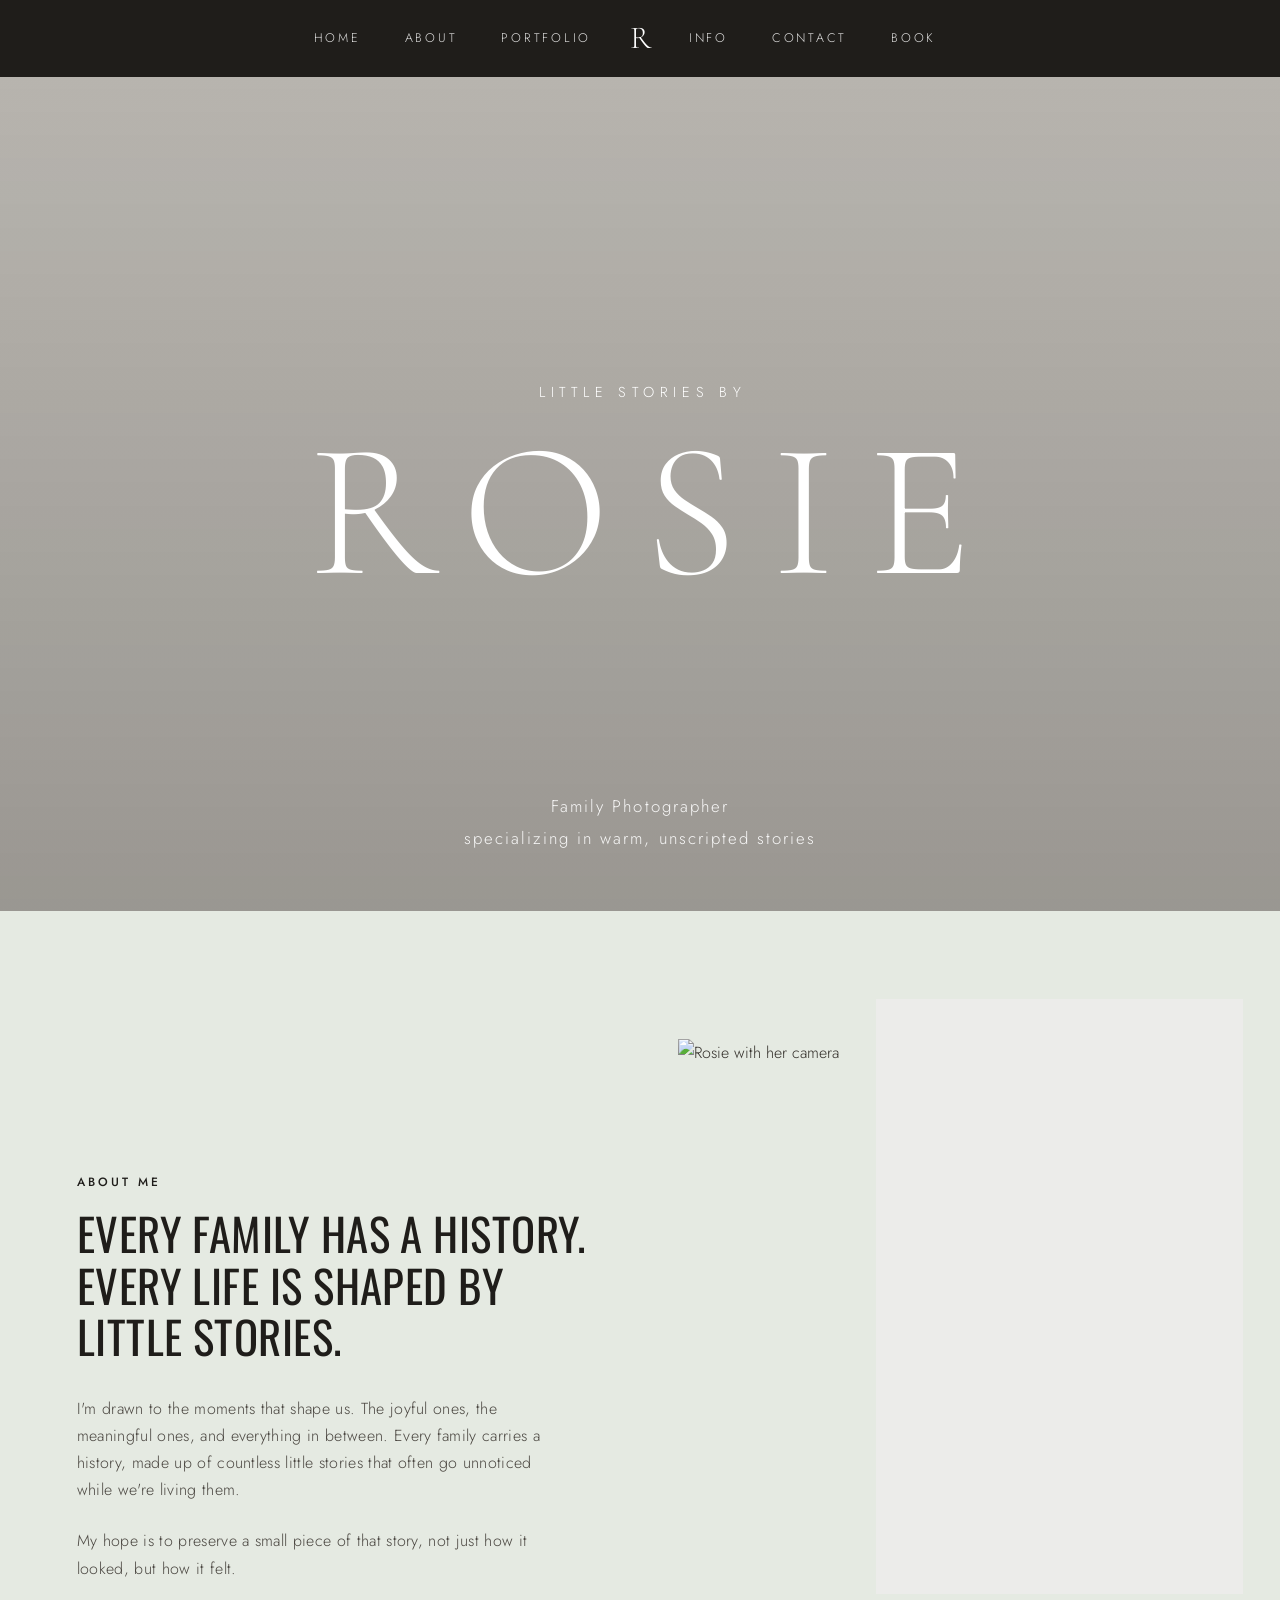
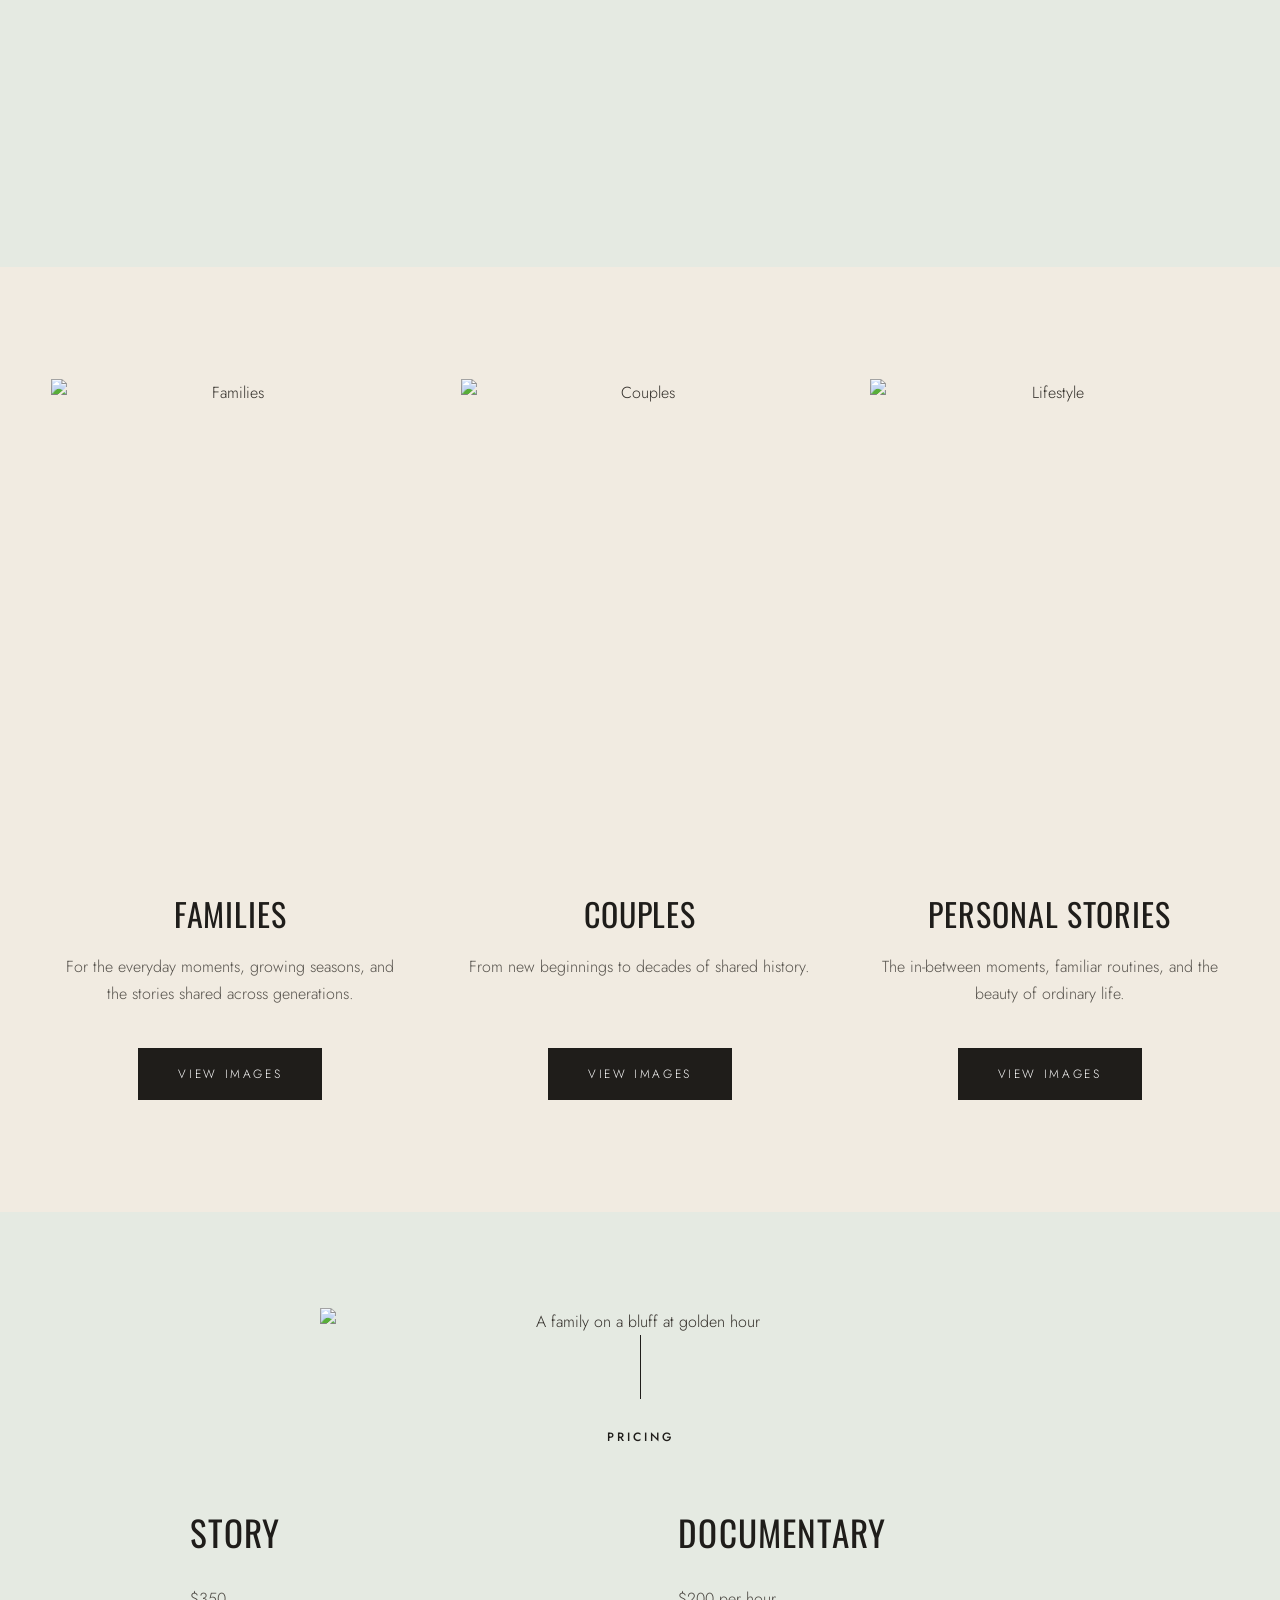
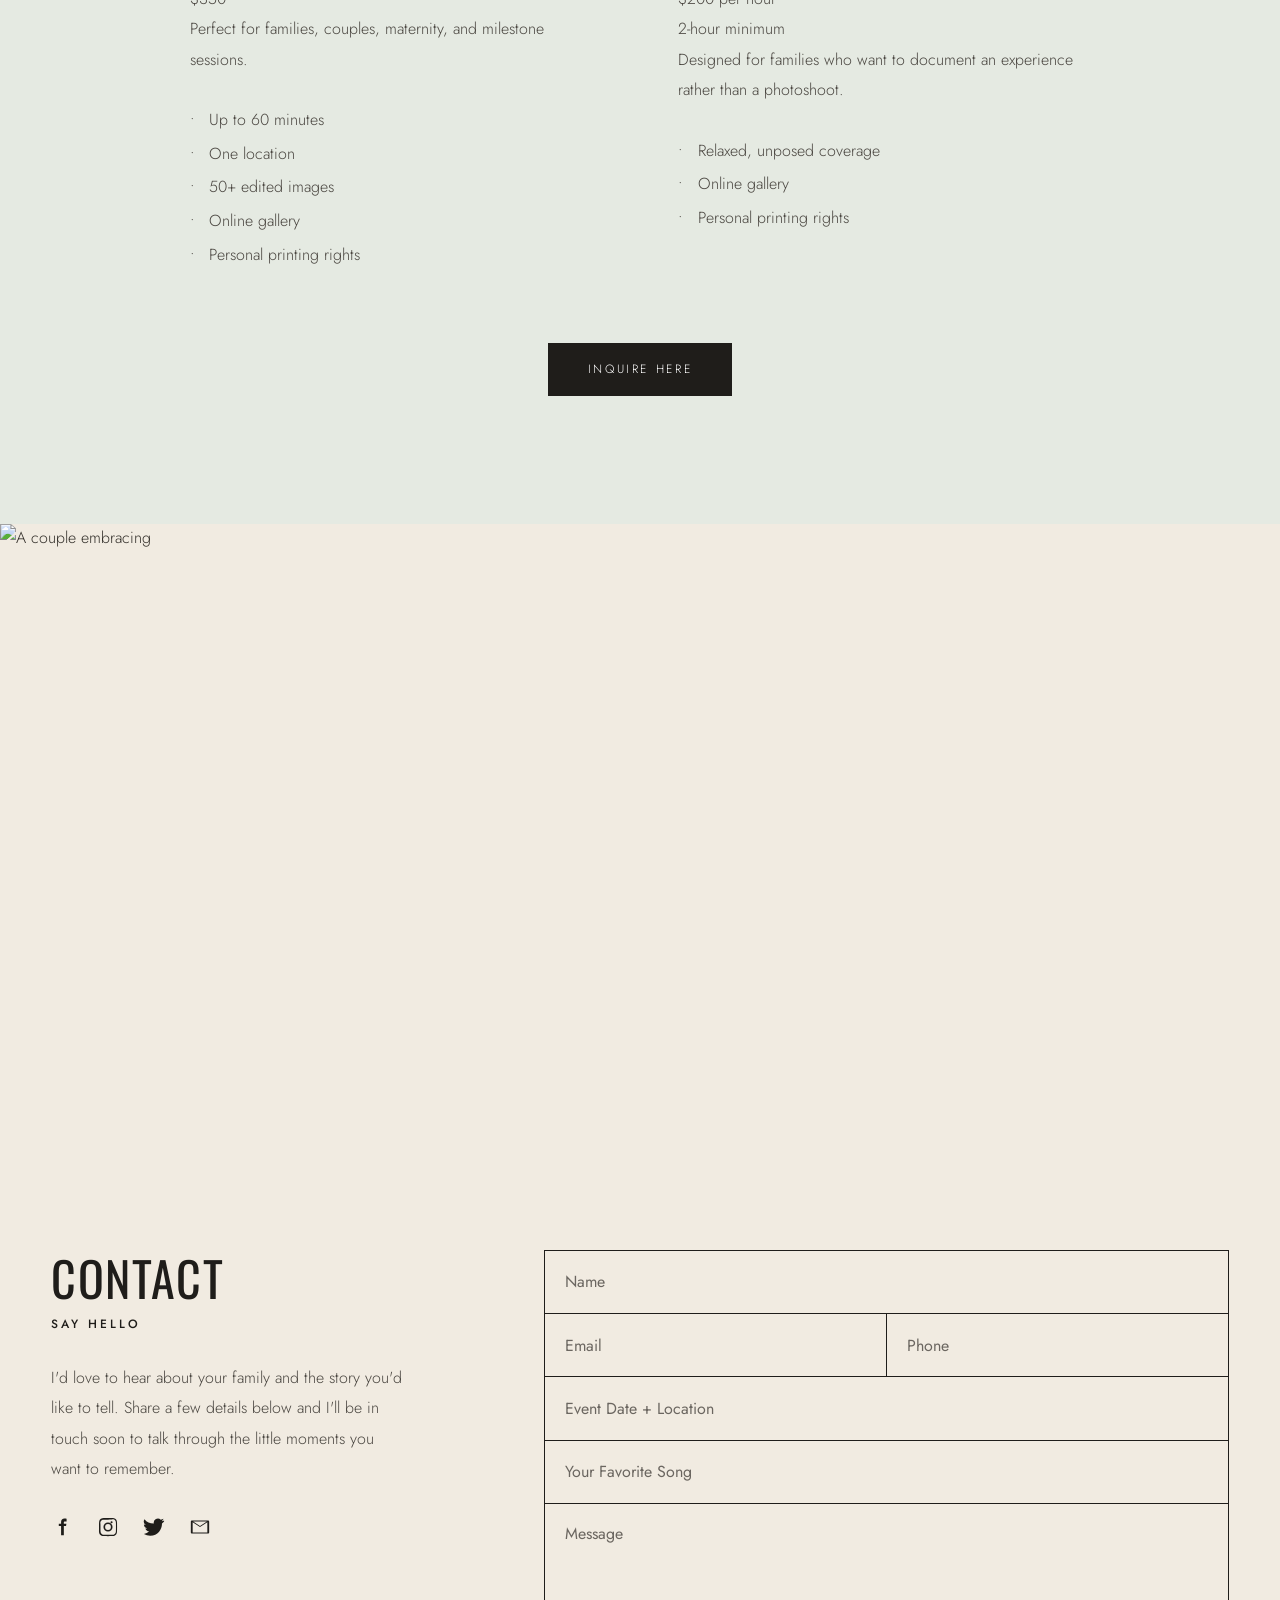
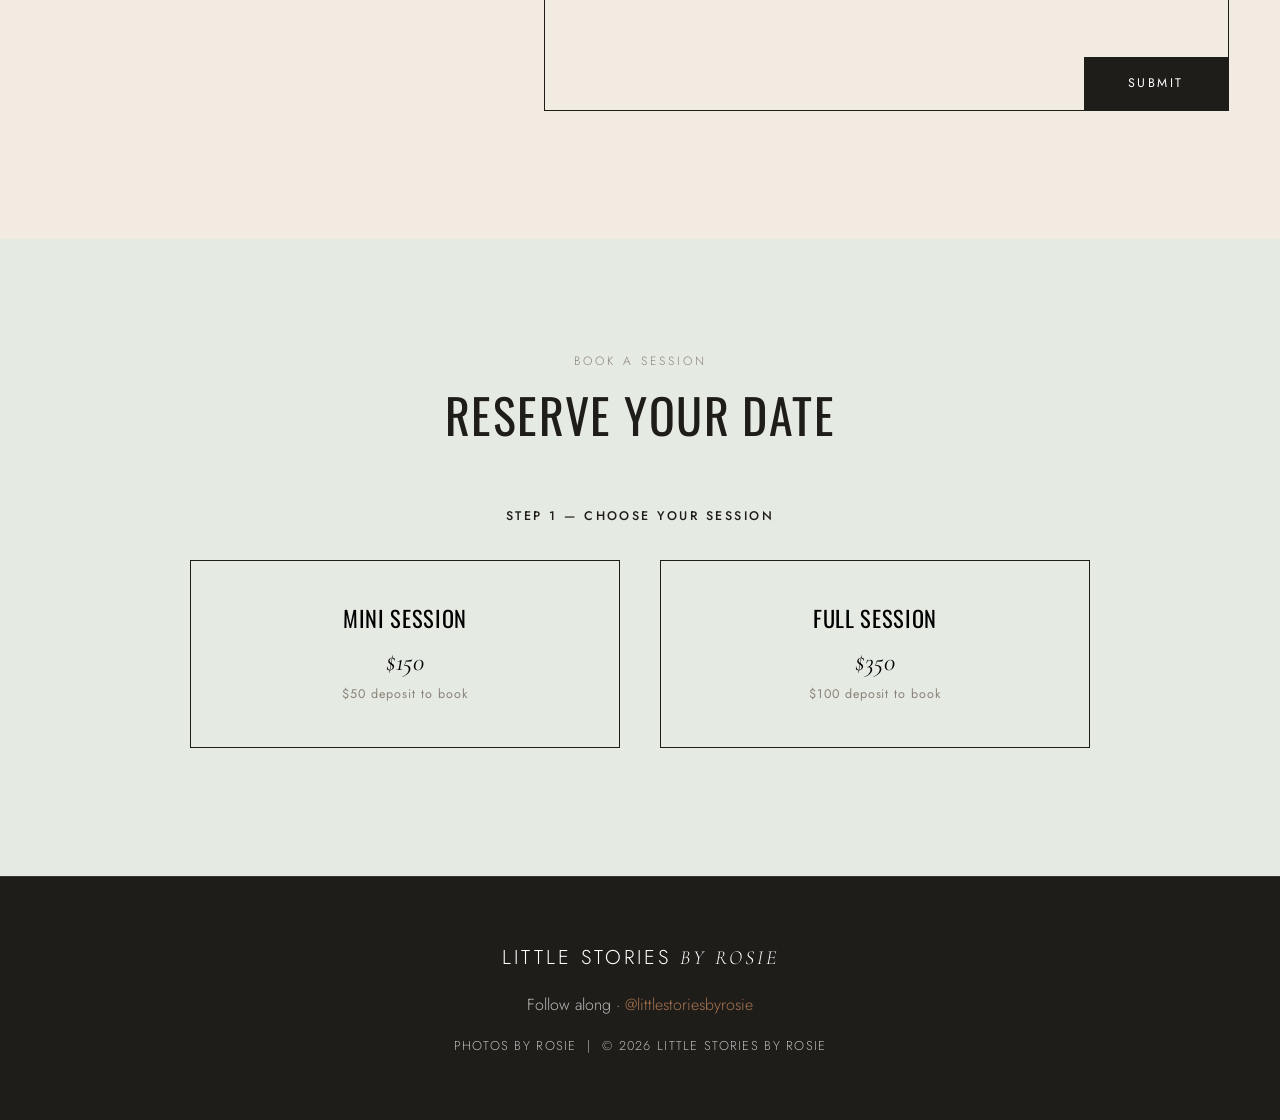
==== commit b8c6c176: "Add booking flow with Cal.com availability and Stripe deposits - New Book section: pick a session (M" ====
--- a/index.html
+++ b/index.html
@@ -29,7 +29,7 @@
     <nav class="nav-group">
       <a href="#info">Info</a>
       <a href="#contact">Contact</a>
-      <a href="#journal">Journal</a>
+      <a href="#book">Book</a>
     </nav>
   </header>
 
@@ -205,26 +205,81 @@
     </div>
   </section>
 
-  <!-- ============ JOURNAL ============ -->
-  <section id="journal" class="journal">
-    <p class="eyebrow center">The Journal</p>
-    <h2 class="center">Latest Stories</h2>
-    <div class="posts">
-      <article class="post">
-        <img src="https://picsum.photos/id/1080/600/450" alt="Journal post">
-        <span class="eyebrow">Sessions</span>
-        <h3>the Andersons' coastal family session at sunrise</h3>
-      </article>
-      <article class="post">
-        <img src="https://picsum.photos/id/1084/600/450" alt="Journal post">
-        <span class="eyebrow">Tips</span>
-        <h3>an at-home newborn session full of soft morning light</h3>
-      </article>
-      <article class="post">
-        <img src="https://picsum.photos/id/1069/600/450" alt="Journal post">
-        <span class="eyebrow">Behind the Scenes</span>
-        <h3>a family session at a historic coastal cottage</h3>
-      </article>
+  <!-- ============ BOOK ============ -->
+  <!-- A 3-step booking flow, no backend required:
+       1) Customer picks a session (each has its own price + deposit).
+       2) A free Cal.com calendar shows real open dates/times for that
+          session and lets them reserve a slot. The "Pay Deposit" step
+          below stays hidden until Cal.com actually confirms the booking
+          (detected via its postMessage events — see script.js) — a
+          customer can't skip straight to paying without picking a time.
+       3) A "Pay Deposit" button sends them to a Stripe Payment Link (a
+          Stripe-hosted checkout page for a fixed amount — no backend
+          needed). Rosie confirms the booking once Stripe shows the
+          deposit was paid; Cal.com only holds the time slot, it doesn't
+          collect payment itself.
+       SETUP NEEDED before this goes live:
+       - Cal.com account: littlestoriesbyrosie — create "mini-session" and
+         "full-session" event types there with the durations/availability
+         you want, and set each one's location to "In Person" (it currently
+         defaults to "Cal Video," which is for video calls, not photo
+         sessions). Also set both to "Requires confirmation" (Event type →
+         Advanced) so a slot a customer reserved but hasn't paid the
+         deposit for stays held instead of possibly getting double-booked —
+         see the longer note in script.js.
+       - In Stripe, create a Payment Link for each deposit amount ($50 and
+         $100), then replace the two data-stripe-link placeholders below
+         with your real Payment Link URLs (they look like
+         https://buy.stripe.com/xxxxx). -->
+  <section id="book" class="book-section">
+    <p class="eyebrow center">Book a Session</p>
+    <h2 class="center book-heading">Reserve Your Date</h2>
+
+    <!-- Step 1: session menu -->
+    <div class="book-step" id="book-step-session">
+      <p class="book-step-label center">Step 1 — Choose Your Session</p>
+      <div class="session-grid">
+        <button type="button" class="session-card" data-session-name="Mini Session" data-cal-link="littlestoriesbyrosie/mini-session" data-deposit="$50" data-stripe-link="https://buy.stripe.com/test_fZu3cvc8TdkQ0Pk46S00000">
+          <h3>Mini Session</h3>
+          <p class="session-price">$150</p>
+          <p class="session-deposit">$50 deposit to book</p>
+        </button>
+        <button type="button" class="session-card" data-session-name="Full Session" data-cal-link="littlestoriesbyrosie/full-session" data-deposit="$100" data-stripe-link="https://buy.stripe.com/test_bJe7sL3Cna8E2Xs0UG00001">
+          <h3>Full Session</h3>
+          <p class="session-price">$350</p>
+          <p class="session-deposit">$100 deposit to book</p>
+        </button>
+      </div>
+    </div>
+
+    <!-- Step 2: date/time picker (a plain iframe pointed at Cal.com's public
+         booking page — Cal.com's own JS embed SDK turned out to reliably
+         break when switching between two calLinks on one page, so we embed
+         the page directly instead and just swap the iframe's src). -->
+    <div class="book-step" id="book-step-calendar" hidden>
+      <p class="book-step-label center">Step 2 — Choose an Available Date</p>
+      <iframe id="cal-inline" class="cal-inline" title="Availability calendar"></iframe>
+    </div>
+
+    <!-- Step 3: deposit payment. Stays hidden until script.js detects a real
+         Cal.com booking confirmation for the current session. -->
+    <div class="book-step" id="book-step-deposit" hidden>
+      <p class="book-step-label center">Step 3 — Pay Your Deposit to Confirm</p>
+      <div class="deposit-box">
+        <p>
+          Your <strong id="deposit-session-name">session</strong> time is reserved!
+          Pay your <strong id="deposit-amount"></strong> deposit by card to confirm your booking.
+        </p>
+        <a id="deposit-pay-button" class="btn-solid deposit-pay-button" href="#" target="_blank" rel="noopener">Pay Deposit</a>
+        <p class="deposit-note">
+          You'll be taken to a secure Stripe checkout page. Your booking is
+          confirmed once the deposit is received — I'll follow up by email shortly after.
+        </p>
+        <p class="deposit-policy">
+          Deposits are non-refundable for cancellations or reschedules made within
+          7 days of your session.
+        </p>
+      </div>
     </div>
   </section>
 
--- a/styles.css
+++ b/styles.css
@@ -340,20 +340,67 @@
 }
 .btn-solid:hover { background: #000; }
 
-/* ---------------- JOURNAL (3 blog posts) — dark section ---------------- */
-.journal { padding: 6rem 4vw; background: #26241f; }
-.journal h2 { font-size: clamp(2rem, 4vw, 3rem); margin-bottom: 3.5rem; color: #fff; }
-.journal > .eyebrow { color: rgba(255,255,255,0.6); }
-.posts {
-  display: grid;
-  grid-template-columns: repeat(3, 1fr);
-  gap: 2.5rem;
-  max-width: 1300px;
-  margin: 0 auto;
-}
-.post img { aspect-ratio: 4/3; object-fit: cover; margin-bottom: 1.25rem; }
-.post .eyebrow { margin-bottom: 0.5rem; color: rgba(255,255,255,0.6); }
-.post h3 { font-size: 1.3rem; color: #f3efe8; }
+/* ---------------- BOOK ---------------- */
+.book-section { background: #e5eae2; padding: 7rem 4vw 8rem; }  /* soft sage, distinct from Contact's warm cream */
+.book-heading {
+  font-family: 'Oswald', var(--sans);
+  font-weight: 400;
+  text-transform: uppercase;
+  color: var(--dark);
+  font-size: clamp(2rem, 4vw, 3rem);
+  letter-spacing: 0.03em;
+  margin: 0.5rem 0 4rem;
+}
+.book-step { max-width: 900px; margin: 0 auto; }
+.book-step + .book-step { margin-top: 4.5rem; }
+.book-step-label {
+  font-size: 0.78rem;
+  letter-spacing: 0.2em;
+  text-transform: uppercase;
+  color: var(--dark);
+  font-weight: 500;
+  margin-bottom: 2rem;
+}
+
+/* Step 1: session cards */
+.session-grid { display: grid; grid-template-columns: 1fr 1fr; gap: 2.5rem; }
+.session-card {
+  font-family: var(--sans);
+  text-align: center;
+  background: transparent;
+  border: 1px solid var(--dark);
+  padding: 2.75rem 1.5rem;
+  cursor: pointer;
+  transition: background 0.3s, color 0.3s;
+}
+.session-card h3 {
+  font-family: 'Oswald', var(--sans);
+  font-weight: 400;
+  text-transform: uppercase;
+  letter-spacing: 0.03em;
+  font-size: 1.4rem;
+  margin-bottom: 1rem;
+}
+.session-price { font-size: 1.6rem; font-family: var(--serif); font-style: italic; margin-bottom: 0.5rem; }
+.session-deposit { font-size: 0.78rem; letter-spacing: 0.08em; color: var(--muted); }
+.session-card:hover { background: rgba(31,29,26,0.05); }
+.session-card.is-selected { background: var(--dark); color: #fff; }
+.session-card.is-selected .session-deposit { color: rgba(255,255,255,0.7); }
+
+/* Step 2: Cal.com inline calendar container */
+.cal-inline { width: 100%; min-height: 600px; background: #fff; border: 1px solid var(--dark); }
+
+/* Step 3: deposit payment */
+.deposit-box {
+  border: 1px solid var(--dark);
+  padding: 2.75rem 3rem;
+  text-align: center;
+}
+.deposit-box p { color: #4a4640; line-height: 1.9; max-width: 34rem; margin: 0 auto 1.25rem; }
+.deposit-box strong { color: var(--dark); }
+.deposit-pay-button { margin-bottom: 1.75rem; }
+.deposit-note { font-size: 0.9rem; }
+.deposit-policy { font-size: 0.8rem; color: var(--muted); margin-top: -0.5rem; }
 
 /* ---------------- CONTACT ---------------- */
 .contact-section { background: #f1ebe1; }  /* warm cream */
@@ -582,10 +629,11 @@
   .gallery-intro { grid-template-columns: 1fr; gap: 1.5rem; padding: 3rem 6vw 5rem; }
   .portfolio-grid { grid-template-columns: 1fr; gap: 4rem; }
   .pricing-grid { grid-template-columns: 1fr; gap: 3.5rem; max-width: 24rem; }
+  .session-grid { grid-template-columns: 1fr; gap: 1.5rem; }
+  .deposit-box { padding: 2.25rem 1.5rem; }
   .contact-body { grid-template-columns: 1fr; gap: 3rem; padding: 4rem 6vw 5rem; }
   .contact-banner img { height: 45vh; }
   .field-row { flex-direction: column; }
   .field-row .field:first-child { border-right: none; border-bottom: 1px solid var(--dark); }
   .featured { grid-template-columns: 1fr; }
-  .posts { grid-template-columns: 1fr; }
-}
+}
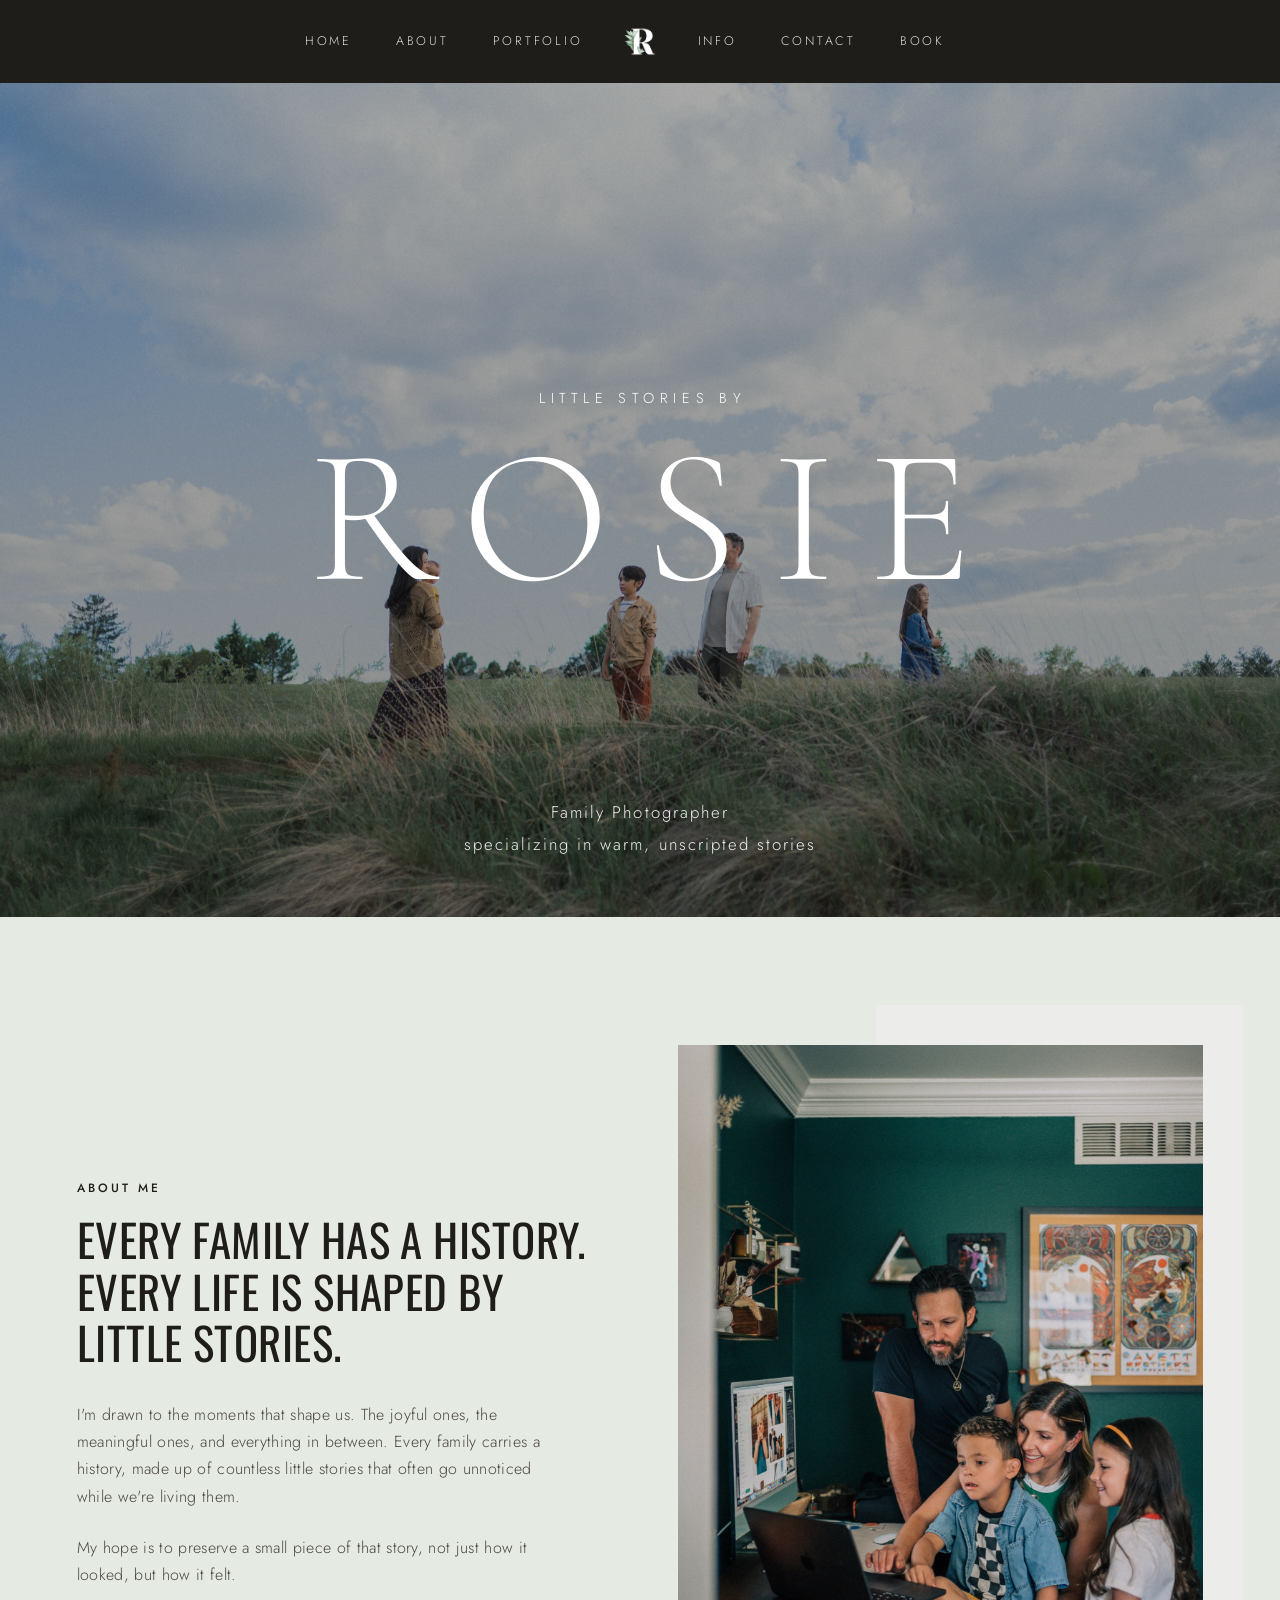
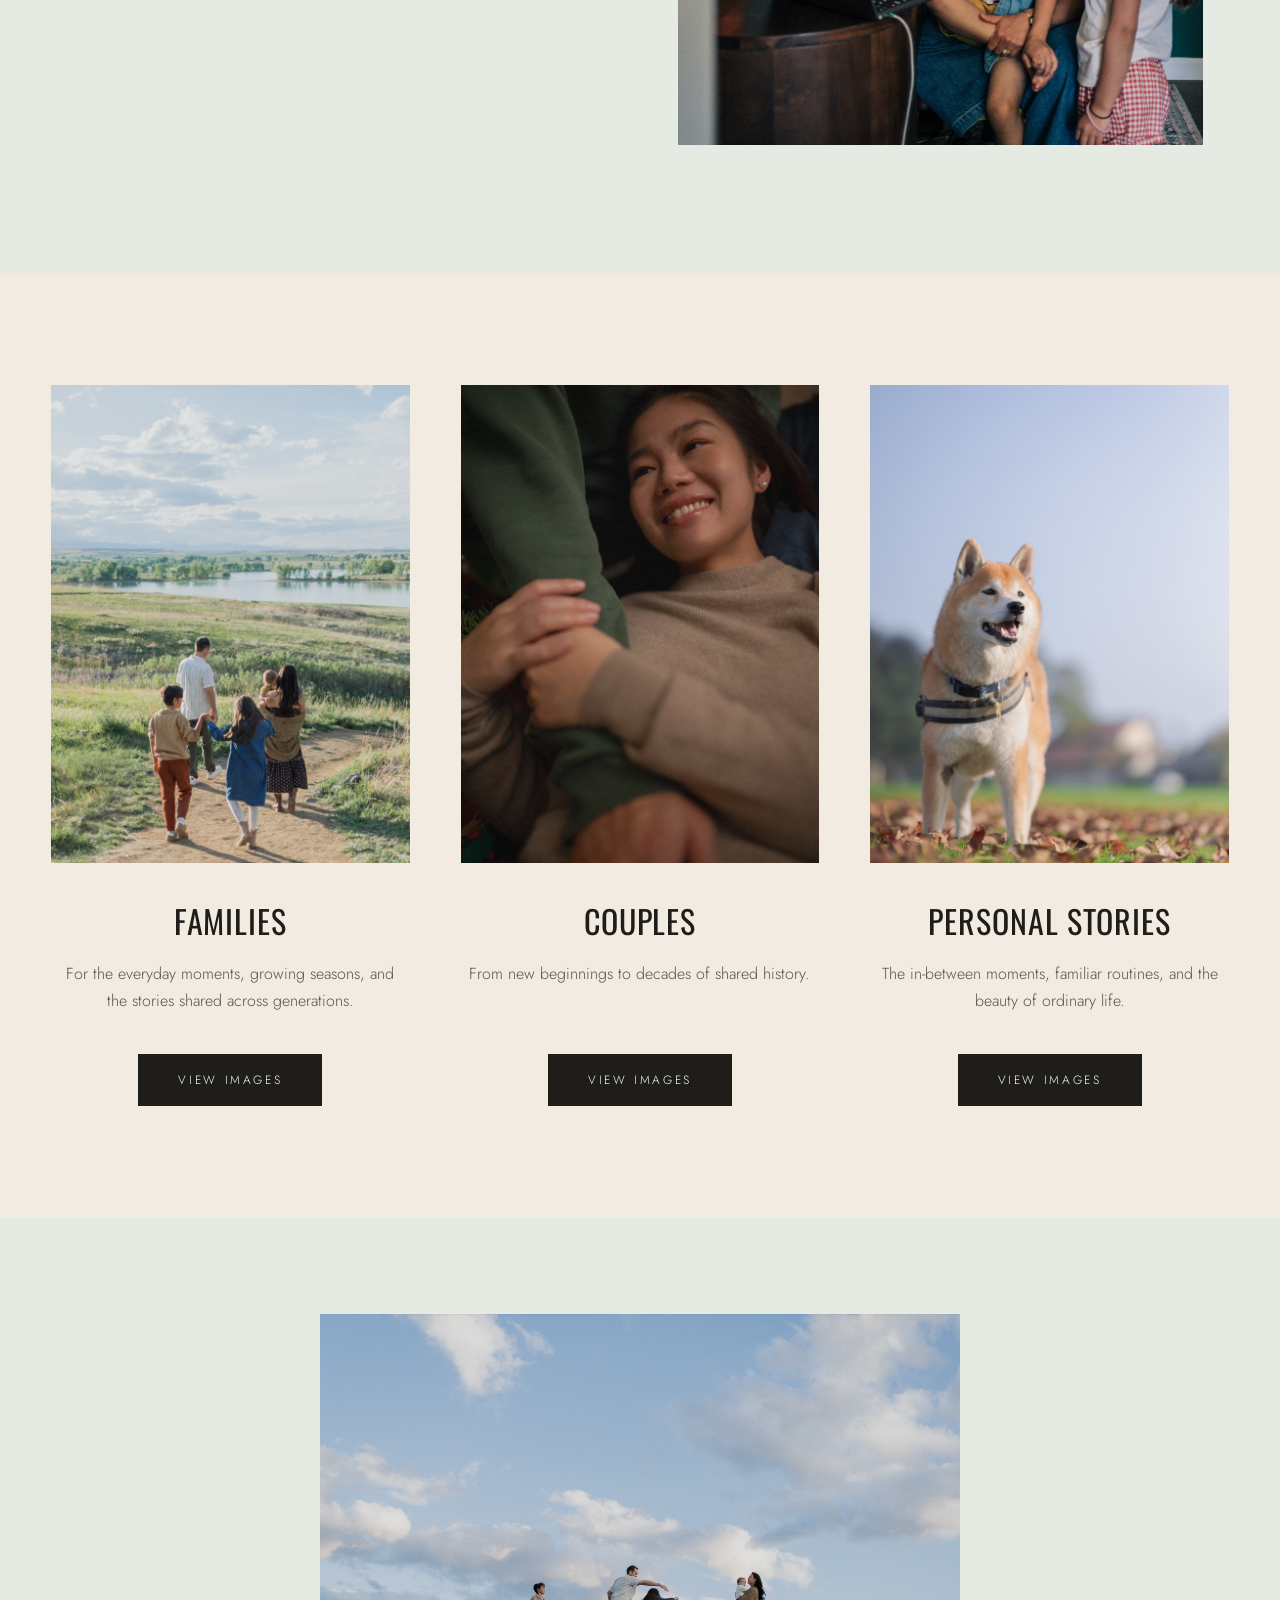
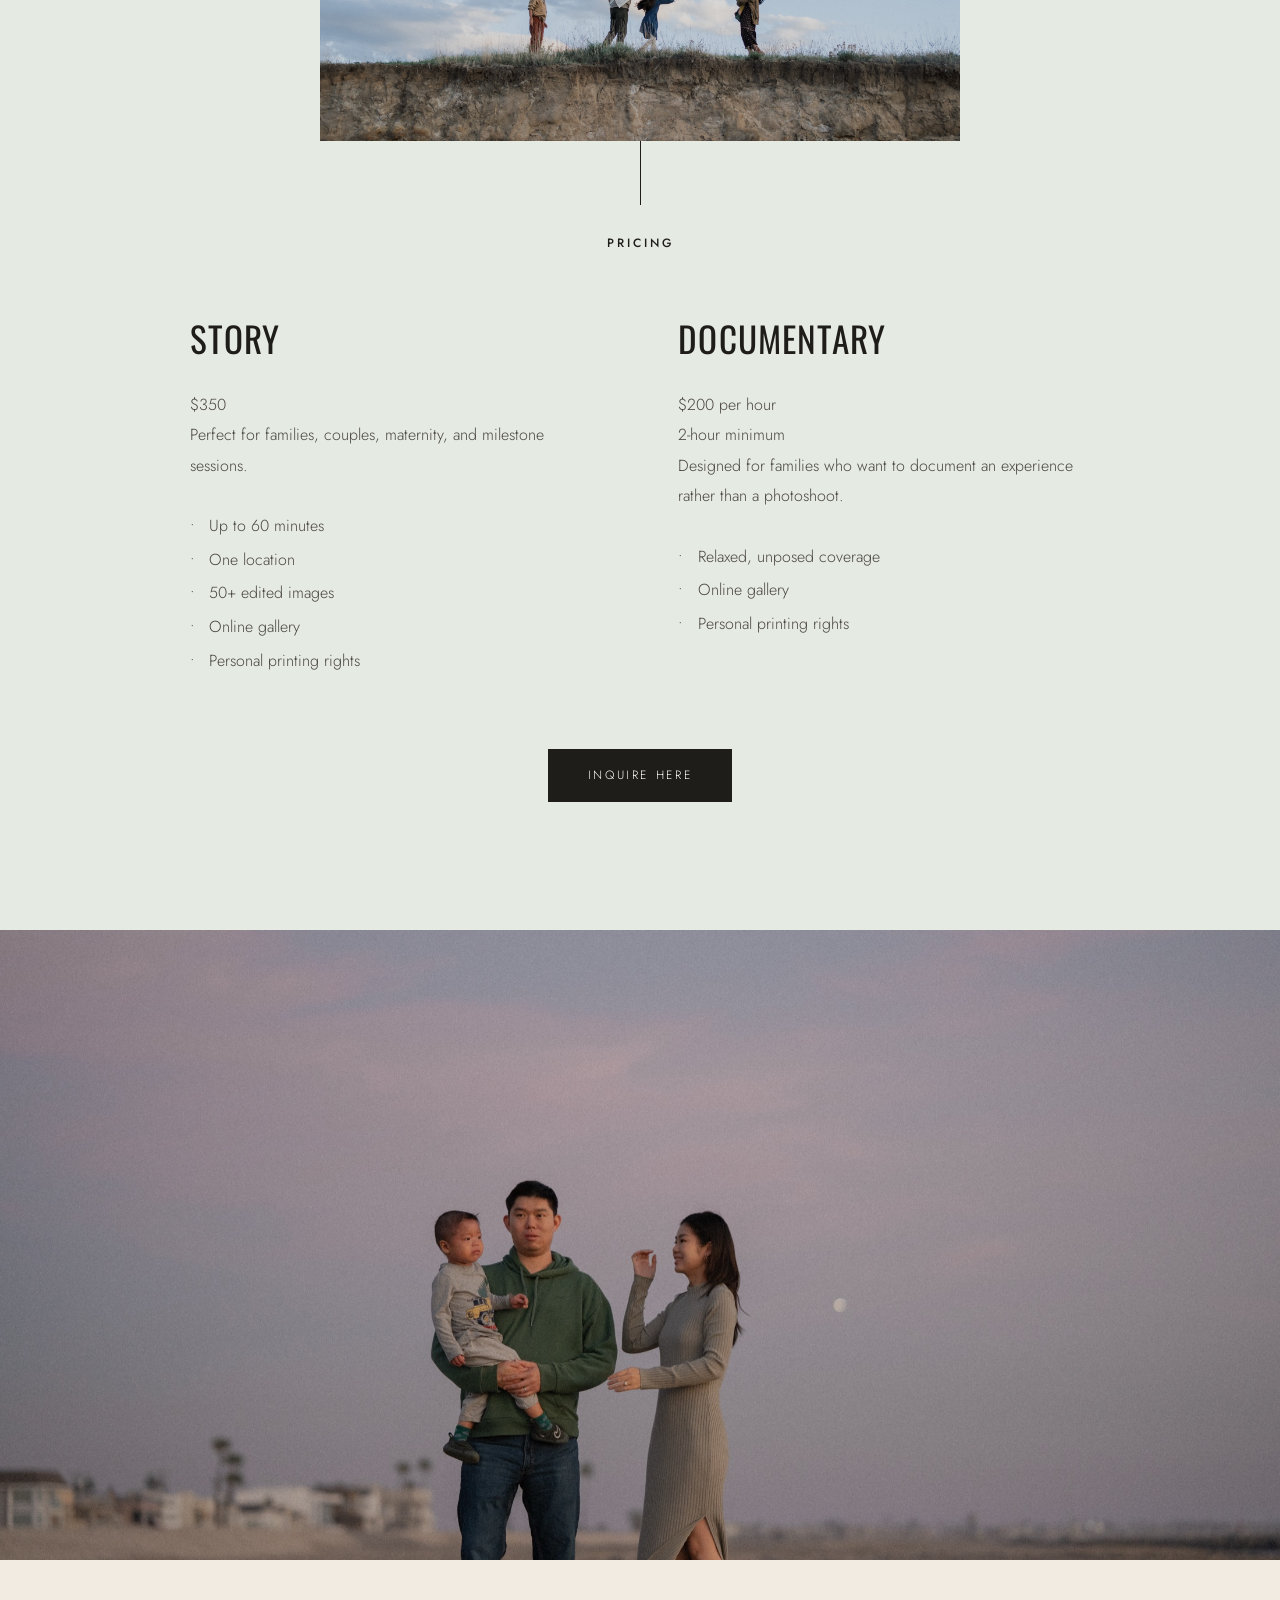
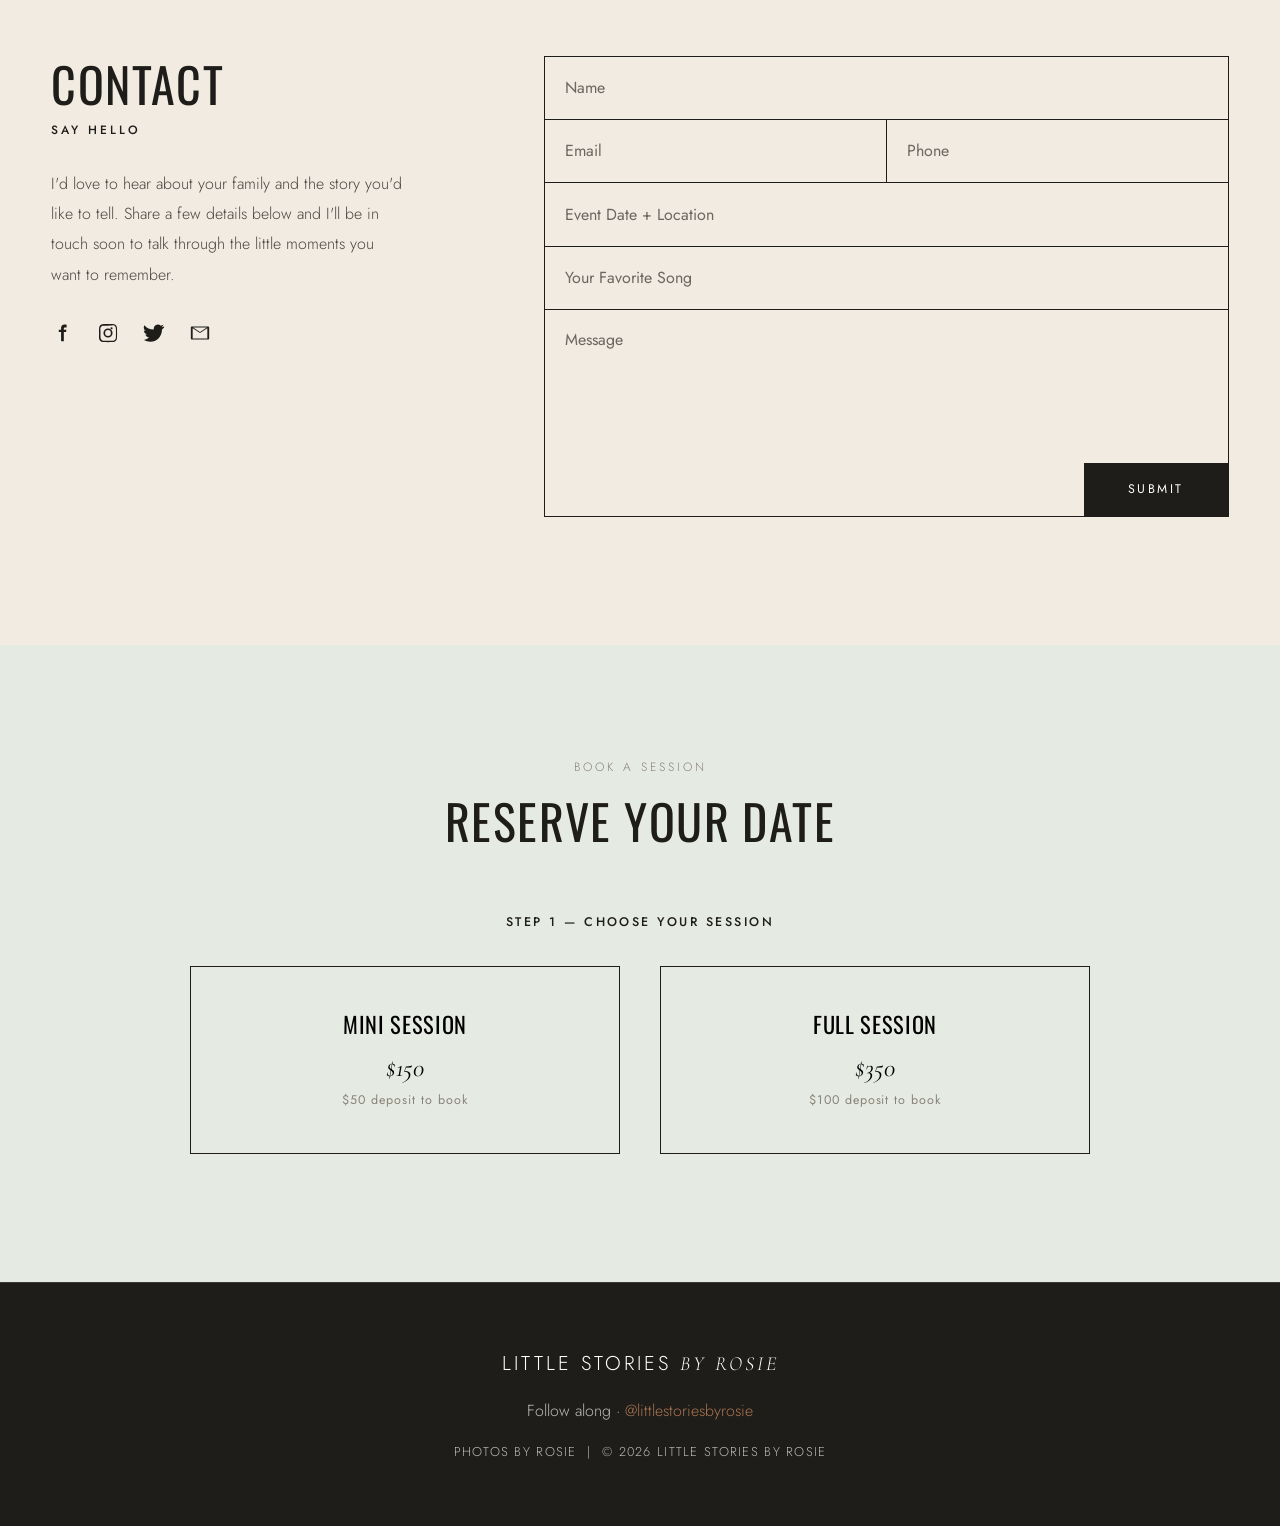
==== commit 52777911: "Replace all placeholder photos with real portfolio images - Hero, About, Info, Contact, and portfoli" ====
--- a/index.html
+++ b/index.html
@@ -25,7 +25,7 @@
       <a href="#about">About</a>
       <a href="#portfolio">Portfolio</a>
     </nav>
-    <a href="#" class="monogram">R</a>
+    <a href="#" class="monogram"><img src="images/logo/botanical-r.png" alt="Little Stories by Rosie"></a>
     <nav class="nav-group">
       <a href="#info">Info</a>
       <a href="#contact">Contact</a>
@@ -35,14 +35,12 @@
 
   <!-- ============ HERO ============ -->
   <!-- Like Harlow: the brand name over a full photo. As you scroll, the text
-       lifts away faster than the photo (a parallax effect, powered by script.js).
-       Swap this image URL for Rosie's real hero photo later. -->
+       lifts away faster than the photo (a parallax effect, powered by script.js). -->
   <section class="hero">
     <div class="hero-bg">
-      <div class="hero-slide is-active" style="background-image:url('https://picsum.photos/id/1018/1920/1280')"></div>
-      <div class="hero-slide" style="background-image:url('https://picsum.photos/id/1039/1920/1280')"></div>
-      <div class="hero-slide" style="background-image:url('https://picsum.photos/id/1043/1920/1280')"></div>
-      <div class="hero-slide" style="background-image:url('https://picsum.photos/id/1015/1920/1280')"></div>
+      <div class="hero-slide is-active" style="background-image:url('images/general/DSC_3029.jpg')"></div>
+      <div class="hero-slide" style="background-image:url('images/general/DSC_1488-Edit-2.jpg')"></div>
+      <div class="hero-slide" style="background-image:url('images/families/DSC_1512-Edit-2.jpg')"></div>
     </div>
     <div class="hero-inner">
       <p class="hero-eyebrow">Little Stories by</p>
@@ -68,7 +66,7 @@
         </p>
       </div>
       <div class="about-photo">
-        <img src="https://picsum.photos/id/1062/800/1050" alt="Rosie with her camera">
+        <img src="images/families/DSC_2619.jpg" alt="A family reviewing photos together">
       </div>
     </div>
   </section>
@@ -80,21 +78,21 @@
     <div class="portfolio-grid">
 
       <div class="pf-item">
-        <img src="https://picsum.photos/id/1012/700/900" alt="Families">
+        <img src="images/families/DSC_3105.jpg" alt="Families">
         <h3 class="pf-title">Families</h3>
         <p class="pf-desc">For the everyday moments, growing seasons, and the stories shared across generations.</p>
         <a href="families.html" class="btn-solid">View Images</a>
       </div>
 
       <div class="pf-item">
-        <img src="https://picsum.photos/id/1005/700/900" alt="Couples">
+        <img src="images/couples/DSC_1881-Edit.jpg" alt="Couples">
         <h3 class="pf-title">Couples</h3>
         <p class="pf-desc">From new beginnings to decades of shared history.</p>
         <a href="couples.html" class="btn-solid">View Images</a>
       </div>
 
       <div class="pf-item">
-        <img src="https://picsum.photos/id/1027/700/900" alt="Lifestyle">
+        <img src="images/lifestyle/DSC_1454.jpg" alt="Personal Stories">
         <h3 class="pf-title">Personal Stories</h3>
         <p class="pf-desc">The in-between moments, familiar routines, and the beauty of ordinary life.</p>
         <a href="personal-stories.html" class="btn-solid">View Images</a>
@@ -106,7 +104,7 @@
   <!-- ============ INFO / PRICING ============ -->
   <section id="info" class="info-section">
     <div class="info-photo">
-      <img src="https://picsum.photos/id/1016/1000/650" alt="A family on a bluff at golden hour">
+      <img src="images/general/DSC_3446.jpg" alt="A family on a bluff at golden hour">
       <span class="info-connector"></span>
     </div>
 
@@ -152,7 +150,7 @@
   <section id="contact" class="contact-section">
     <!-- Full-width banner photo -->
     <div class="contact-banner">
-      <img src="https://picsum.photos/id/1035/1920/1000" alt="A couple embracing">
+      <img src="images/families/DSC_1512-Edit-2.jpg" alt="A family at dusk on the beach">
     </div>
 
     <div class="contact-body">
--- a/styles.css
+++ b/styles.css
@@ -83,13 +83,12 @@
 }
 .nav-group a:hover { color: #fff; }
 .monogram {
-  font-family: var(--serif);
-  font-size: 2rem;
-  color: #fff;
   text-decoration: none;
   line-height: 1;
   flex-shrink: 0;
-}
+  display: inline-flex;
+}
+.monogram img { width: 2.4rem; height: auto; }
 
 /* ---------------- HERO ---------------- */
 .hero {
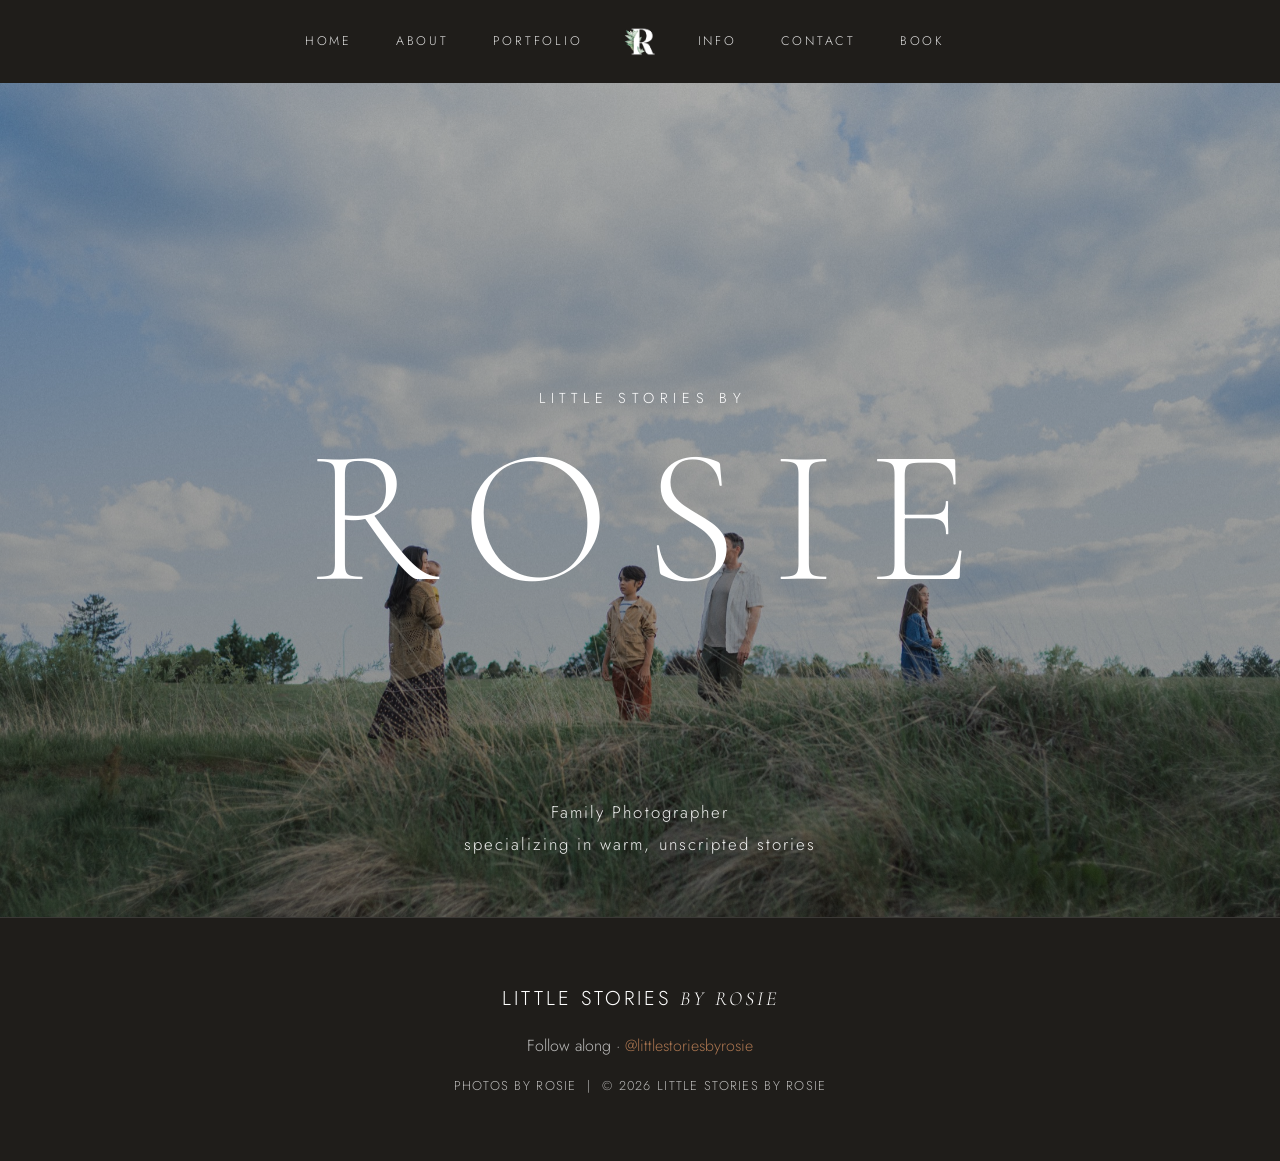
==== commit 3fe8ee24: "Split single-page site into separate pages per nav item About, Portfolio, Info, Contact, and Book ea" ====
--- a/index.html
+++ b/index.html
@@ -18,18 +18,20 @@
 <body>
 
   <!-- ============ NAVIGATION ============ -->
-  <!-- A solid dark bar with links split around a centered monogram, like Harlow. -->
+  <!-- A solid dark bar with links split around a centered monogram, like Harlow.
+       Each link is its own page now (About/Portfolio/Info/Contact/Book), not an
+       anchor scroll — this same nav block is repeated on every page. -->
   <header class="nav">
     <nav class="nav-group">
-      <a href="#">Home</a>
-      <a href="#about">About</a>
-      <a href="#portfolio">Portfolio</a>
+      <a href="index.html">Home</a>
+      <a href="about.html">About</a>
+      <a href="portfolio.html">Portfolio</a>
     </nav>
-    <a href="#" class="monogram"><img src="images/logo/botanical-r.png" alt="Little Stories by Rosie"></a>
+    <a href="index.html" class="monogram"><img src="images/logo/botanical-r.png" alt="Little Stories by Rosie"></a>
     <nav class="nav-group">
-      <a href="#info">Info</a>
-      <a href="#contact">Contact</a>
-      <a href="#book">Book</a>
+      <a href="info.html">Info</a>
+      <a href="contact.html">Contact</a>
+      <a href="book.html">Book</a>
     </nav>
   </header>
 
@@ -49,247 +51,16 @@
     <p class="hero-tagline">Family Photographer<br>specializing in warm, unscripted stories</p>
   </section>
 
-  <!-- ============ ABOUT (text left, photo with offset block right) ============ -->
-  <section id="about" class="about-section">
-    <div class="about-inner">
-      <div class="about-text">
-        <p class="eyebrow">About Me</p>
-        <h2 class="about-heading">Every family has a history. Every life is shaped by little stories.</h2>
-        <p>
-          I'm drawn to the moments that shape us. The joyful ones, the meaningful
-          ones, and everything in between. Every family carries a history, made up
-          of countless little stories that often go unnoticed while we're living them.
-        </p>
-        <p>
-          My hope is to preserve a small piece of that story, not just how it
-          looked, but how it felt.
-        </p>
-      </div>
-      <div class="about-photo">
-        <img src="images/families/DSC_2619.jpg" alt="A family reviewing photos together">
-      </div>
-    </div>
-  </section>
-
-  <!-- ============ PORTFOLIO ============ -->
-  <!-- Three categories, each with an image, a title, a short description,
-       and a "View Images" button linking to that gallery (built later). -->
-  <section id="portfolio" class="portfolio">
-    <div class="portfolio-grid">
-
-      <div class="pf-item">
-        <img src="images/families/DSC_3105.jpg" alt="Families">
-        <h3 class="pf-title">Families</h3>
-        <p class="pf-desc">For the everyday moments, growing seasons, and the stories shared across generations.</p>
-        <a href="families.html" class="btn-solid">View Images</a>
-      </div>
-
-      <div class="pf-item">
-        <img src="images/couples/DSC_1881-Edit.jpg" alt="Couples">
-        <h3 class="pf-title">Couples</h3>
-        <p class="pf-desc">From new beginnings to decades of shared history.</p>
-        <a href="couples.html" class="btn-solid">View Images</a>
-      </div>
-
-      <div class="pf-item">
-        <img src="images/lifestyle/DSC_1454.jpg" alt="Personal Stories">
-        <h3 class="pf-title">Personal Stories</h3>
-        <p class="pf-desc">The in-between moments, familiar routines, and the beauty of ordinary life.</p>
-        <a href="personal-stories.html" class="btn-solid">View Images</a>
-      </div>
-
-    </div>
-  </section>
-
-  <!-- ============ INFO / PRICING ============ -->
-  <section id="info" class="info-section">
-    <div class="info-photo">
-      <img src="images/general/DSC_3446.jpg" alt="A family on a bluff at golden hour">
-      <span class="info-connector"></span>
-    </div>
-
-    <p class="eyebrow center pricing-label">Pricing</p>
-
-    <div class="pricing-grid">
-      <div class="price-col">
-        <h3 class="price-title">Story</h3>
-        <p class="price-meta">
-          $350<br>
-          Perfect for families, couples, maternity, and milestone sessions.
-        </p>
-        <ul class="price-list">
-          <li>Up to 60 minutes</li>
-          <li>One location</li>
-          <li>50+ edited images</li>
-          <li>Online gallery</li>
-          <li>Personal printing rights</li>
-        </ul>
-      </div>
-
-      <div class="price-col">
-        <h3 class="price-title">Documentary</h3>
-        <p class="price-meta">
-          $200 per hour<br>
-          2-hour minimum<br>
-          Designed for families who want to document an experience rather than a photoshoot.
-        </p>
-        <ul class="price-list">
-          <li>Relaxed, unposed coverage</li>
-          <li>Online gallery</li>
-          <li>Personal printing rights</li>
-        </ul>
-      </div>
-    </div>
-
-    <div class="info-cta">
-      <a href="#contact" class="btn-solid">Inquire Here</a>
-    </div>
-  </section>
-
-  <!-- ============ CONTACT ============ -->
-  <section id="contact" class="contact-section">
-    <!-- Full-width banner photo -->
-    <div class="contact-banner">
-      <img src="images/families/DSC_1512-Edit-2.jpg" alt="A family at dusk on the beach">
-    </div>
-
-    <div class="contact-body">
-      <!-- Left: intro + social links -->
-      <div class="contact-info">
-        <h2 class="contact-title">Contact</h2>
-        <p class="eyebrow">Say Hello</p>
-        <p class="contact-text">
-          I'd love to hear about your family and the story you'd like to tell.
-          Share a few details below and I'll be in touch soon to talk through
-          the little moments you want to remember.
-        </p>
-        <div class="social-icons">
-          <a href="#" aria-label="Facebook"><svg viewBox="0 0 24 24"><path d="M14 8.5V7c0-.7.2-1.1 1.2-1.1H17V2.9C16.5 2.8 15.6 2.8 14.6 2.8c-2.2 0-3.6 1.3-3.6 3.8v1.9H8.5V11H11v10h3V11h2.4l.4-2.5H14z"/></svg></a>
-          <a href="#" aria-label="Instagram"><svg viewBox="0 0 24 24"><path d="M12 2.2c3.2 0 3.6 0 4.9.07 1.2.06 1.8.25 2.2.42.6.2 1 .5 1.4.9.4.4.7.8.9 1.4.17.4.36 1 .42 2.2.06 1.3.07 1.7.07 4.9s0 3.6-.07 4.9c-.06 1.2-.25 1.8-.42 2.2-.2.6-.5 1-.9 1.4-.4.4-.8.7-1.4.9-.4.17-1 .36-2.2.42-1.3.06-1.7.07-4.9.07s-3.6 0-4.9-.07c-1.2-.06-1.8-.25-2.2-.42-.6-.2-1-.5-1.4-.9-.4-.4-.7-.8-.9-1.4-.17-.4-.36-1-.42-2.2C2.2 15.6 2.2 15.2 2.2 12s0-3.6.07-4.9c.06-1.2.25-1.8.42-2.2.2-.6.5-1 .9-1.4.4-.4.8-.7 1.4-.9.4-.17 1-.36 2.2-.42C8.4 2.2 8.8 2.2 12 2.2m0 1.8c-3.1 0-3.5 0-4.7.07-.9.04-1.4.2-1.7.32-.4.16-.7.36-1 .66-.3.3-.5.6-.66 1-.12.3-.28.8-.32 1.7C3.8 8.5 3.8 8.9 3.8 12s0 3.5.07 4.7c.04.9.2 1.4.32 1.7.16.4.36.7.66 1 .3.3.6.5 1 .66.3.12.8.28 1.7.32 1.2.07 1.6.07 4.7.07s3.5 0 4.7-.07c.9-.04 1.4-.2 1.7-.32.4-.16.7-.36 1-.66.3-.3.5-.6.66-1 .12-.3.28-.8.32-1.7.07-1.2.07-1.6.07-4.7s0-3.5-.07-4.7c-.04-.9-.2-1.4-.32-1.7-.16-.4-.36-.7-.66-1-.3-.3-.6-.5-1-.66-.3-.12-.8-.28-1.7-.32C15.5 4 15.1 4 12 4m0 3.06A4.94 4.94 0 1 0 12 17 4.94 4.94 0 0 0 12 7.06m0 8.1A3.16 3.16 0 1 1 12 8.84a3.16 3.16 0 0 1 0 6.32m5.03-8.3a1.15 1.15 0 1 1-2.3 0 1.15 1.15 0 0 1 2.3 0"/></svg></a>
-          <a href="#" aria-label="Twitter"><svg viewBox="0 0 24 24"><path d="M23 4.9c-.8.36-1.7.6-2.6.7 1-.6 1.6-1.5 2-2.5-.9.5-1.9.9-3 1.1a4.5 4.5 0 0 0-7.6 4.1A12.8 12.8 0 0 1 1.6 3.6a4.5 4.5 0 0 0 1.4 6 4.4 4.4 0 0 1-2-.6v.05a4.5 4.5 0 0 0 3.6 4.4 4.5 4.5 0 0 1-2 .08 4.5 4.5 0 0 0 4.2 3.1A9 9 0 0 1 1 19.5a12.7 12.7 0 0 0 6.9 2c8.3 0 12.8-6.9 12.8-12.8v-.6c.9-.6 1.6-1.4 2.3-2.2"/></svg></a>
-          <a href="mailto:hello@littlestoriesbyrosie.com" aria-label="Email"><svg viewBox="0 0 24 24"><path d="M3 5h18a1 1 0 0 1 1 1v12a1 1 0 0 1-1 1H3a1 1 0 0 1-1-1V6a1 1 0 0 1 1-1zm9 7L4 6.8V18h16V6.8L12 12zM4.5 6l7.5 4.8L19.5 6z"/></svg></a>
-        </div>
-      </div>
-
-      <!-- Right: the contact form, connected to FormSubmit.
-           Inquiries are emailed to hello@littlestoriesbyrosie.com, and the
-           customer gets an automatic reply (see _autoresponse below). -->
-      <form class="contact-form" action="https://formsubmit.co/hello@littlestoriesbyrosie.com" method="POST">
-        <!-- FormSubmit settings (hidden from visitors) -->
-        <input type="hidden" name="_subject" value="New inquiry from littlestoriesbyrosie.com">
-        <input type="hidden" name="_template" value="table">
-        <input type="hidden" name="_autoresponse" value="Hi there! Thank you so much for reaching out to Little Stories by Rosie. I've received your message and will personally get back to you within 1-2 days to talk through the details. In the meantime, feel free to follow along on Instagram @littlestoriesbyrosie. Warmly, Rosie">
-        <!-- Honeypot: bots fill this; real people can't see it. Reduces spam. -->
-        <input type="text" name="_honey" style="display:none">
-
-        <div class="field">
-          <input type="text" name="name" placeholder="Name">
-        </div>
-        <div class="field-row">
-          <div class="field"><input type="email" name="email" placeholder="Email"></div>
-          <div class="field"><input type="tel" name="phone" placeholder="Phone"></div>
-        </div>
-        <div class="field">
-          <input type="text" name="event" placeholder="Event Date + Location">
-        </div>
-        <div class="field">
-          <input type="text" name="song" placeholder="Your Favorite Song">
-        </div>
-        <div class="field message">
-          <textarea name="message" placeholder="Message"></textarea>
-          <button type="submit" class="form-submit">Submit</button>
-        </div>
-      </form>
-    </div>
-  </section>
-
-  <!-- ============ BOOK ============ -->
-  <!-- A 3-step booking flow, no backend required:
-       1) Customer picks a session (each has its own price + deposit).
-       2) A free Cal.com calendar shows real open dates/times for that
-          session and lets them reserve a slot. The "Pay Deposit" step
-          below stays hidden until Cal.com actually confirms the booking
-          (detected via its postMessage events — see script.js) — a
-          customer can't skip straight to paying without picking a time.
-       3) A "Pay Deposit" button sends them to a Stripe Payment Link (a
-          Stripe-hosted checkout page for a fixed amount — no backend
-          needed). Rosie confirms the booking once Stripe shows the
-          deposit was paid; Cal.com only holds the time slot, it doesn't
-          collect payment itself.
-       SETUP NEEDED before this goes live:
-       - Cal.com account: littlestoriesbyrosie — create "mini-session" and
-         "full-session" event types there with the durations/availability
-         you want, and set each one's location to "In Person" (it currently
-         defaults to "Cal Video," which is for video calls, not photo
-         sessions). Also set both to "Requires confirmation" (Event type →
-         Advanced) so a slot a customer reserved but hasn't paid the
-         deposit for stays held instead of possibly getting double-booked —
-         see the longer note in script.js.
-       - In Stripe, create a Payment Link for each deposit amount ($50 and
-         $100), then replace the two data-stripe-link placeholders below
-         with your real Payment Link URLs (they look like
-         https://buy.stripe.com/xxxxx). -->
-  <section id="book" class="book-section">
-    <p class="eyebrow center">Book a Session</p>
-    <h2 class="center book-heading">Reserve Your Date</h2>
-
-    <!-- Step 1: session menu -->
-    <div class="book-step" id="book-step-session">
-      <p class="book-step-label center">Step 1 — Choose Your Session</p>
-      <div class="session-grid">
-        <button type="button" class="session-card" data-session-name="Mini Session" data-cal-link="littlestoriesbyrosie/mini-session" data-deposit="$50" data-stripe-link="https://buy.stripe.com/test_fZu3cvc8TdkQ0Pk46S00000">
-          <h3>Mini Session</h3>
-          <p class="session-price">$150</p>
-          <p class="session-deposit">$50 deposit to book</p>
-        </button>
-        <button type="button" class="session-card" data-session-name="Full Session" data-cal-link="littlestoriesbyrosie/full-session" data-deposit="$100" data-stripe-link="https://buy.stripe.com/test_bJe7sL3Cna8E2Xs0UG00001">
-          <h3>Full Session</h3>
-          <p class="session-price">$350</p>
-          <p class="session-deposit">$100 deposit to book</p>
-        </button>
-      </div>
-    </div>
-
-    <!-- Step 2: date/time picker (a plain iframe pointed at Cal.com's public
-         booking page — Cal.com's own JS embed SDK turned out to reliably
-         break when switching between two calLinks on one page, so we embed
-         the page directly instead and just swap the iframe's src). -->
-    <div class="book-step" id="book-step-calendar" hidden>
-      <p class="book-step-label center">Step 2 — Choose an Available Date</p>
-      <iframe id="cal-inline" class="cal-inline" title="Availability calendar"></iframe>
-    </div>
-
-    <!-- Step 3: deposit payment. Stays hidden until script.js detects a real
-         Cal.com booking confirmation for the current session. -->
-    <div class="book-step" id="book-step-deposit" hidden>
-      <p class="book-step-label center">Step 3 — Pay Your Deposit to Confirm</p>
-      <div class="deposit-box">
-        <p>
-          Your <strong id="deposit-session-name">session</strong> time is reserved!
-          Pay your <strong id="deposit-amount"></strong> deposit by card to confirm your booking.
-        </p>
-        <a id="deposit-pay-button" class="btn-solid deposit-pay-button" href="#" target="_blank" rel="noopener">Pay Deposit</a>
-        <p class="deposit-note">
-          You'll be taken to a secure Stripe checkout page. Your booking is
-          confirmed once the deposit is received — I'll follow up by email shortly after.
-        </p>
-        <p class="deposit-policy">
-          Deposits are non-refundable for cancellations or reschedules made within
-          7 days of your session.
-        </p>
-      </div>
-    </div>
-  </section>
-
   <!-- ============ FOOTER ============ -->
   <footer class="footer">
-    <a href="#" class="brand">Little Stories <em>by Rosie</em></a>
+    <a href="index.html" class="brand">Little Stories <em>by Rosie</em></a>
     <p class="social">Follow along &middot; <a href="#">@littlestoriesbyrosie</a></p>
     <p class="credit">PHOTOS BY ROSIE &nbsp;|&nbsp; &copy; 2026 LITTLE STORIES BY ROSIE</p>
   </footer>
 
-  <!-- This connects our JavaScript file, which powers the scroll animations.
-       It sits at the end so the page content loads first. -->
+  <!-- This connects our JavaScript file, which powers the scroll animations
+       and hero parallax/slideshow. It sits at the end so the page content
+       loads first. -->
   <script src="script.js"></script>
 
 </body>
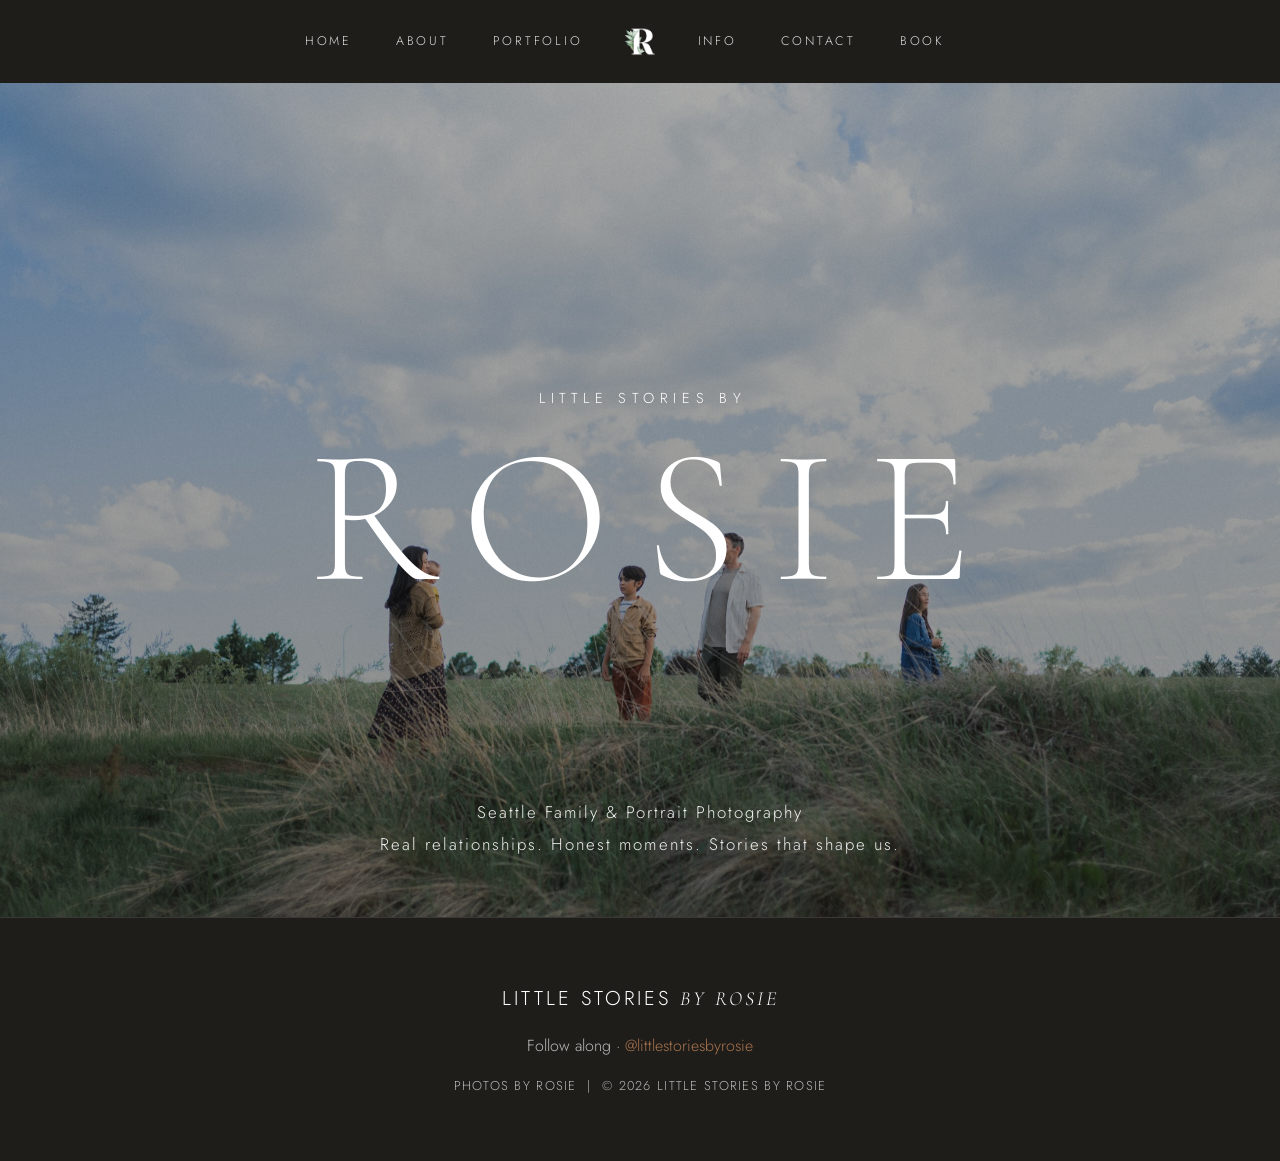
==== commit 8725b12d: "Pull real bio copy and photo from Rosie's Showit project - About page: replaced placeholder photo/co" ====
--- a/index.html
+++ b/index.html
@@ -48,7 +48,7 @@
       <p class="hero-eyebrow">Little Stories by</p>
       <h1 class="hero-brand">Rosie</h1>
     </div>
-    <p class="hero-tagline">Family Photographer<br>specializing in warm, unscripted stories</p>
+    <p class="hero-tagline">Seattle Family &amp; Portrait Photography<br>Real relationships. Honest moments. Stories that shape us.</p>
   </section>
 
   <!-- ============ FOOTER ============ -->
--- a/styles.css
+++ b/styles.css
@@ -287,6 +287,17 @@
 
 /* ---------------- PORTFOLIO (3 category columns) ---------------- */
 .portfolio { padding: 7rem 4vw; background: #f1ebe1; }  /* warm cream */
+.portfolio-intro { max-width: 40rem; margin: 0 auto 5rem; }
+.portfolio-intro h2 {
+  font-family: 'Oswald', var(--sans);
+  font-weight: 400;
+  text-transform: uppercase;
+  color: var(--dark);
+  font-size: clamp(1.8rem, 3.5vw, 2.6rem);
+  letter-spacing: 0.02em;
+  margin-bottom: 1.5rem;
+}
+.portfolio-intro p:not(.eyebrow) { color: #4a4640; line-height: 1.9; }
 .portfolio-grid {
   display: grid;
   grid-template-columns: repeat(3, 1fr);
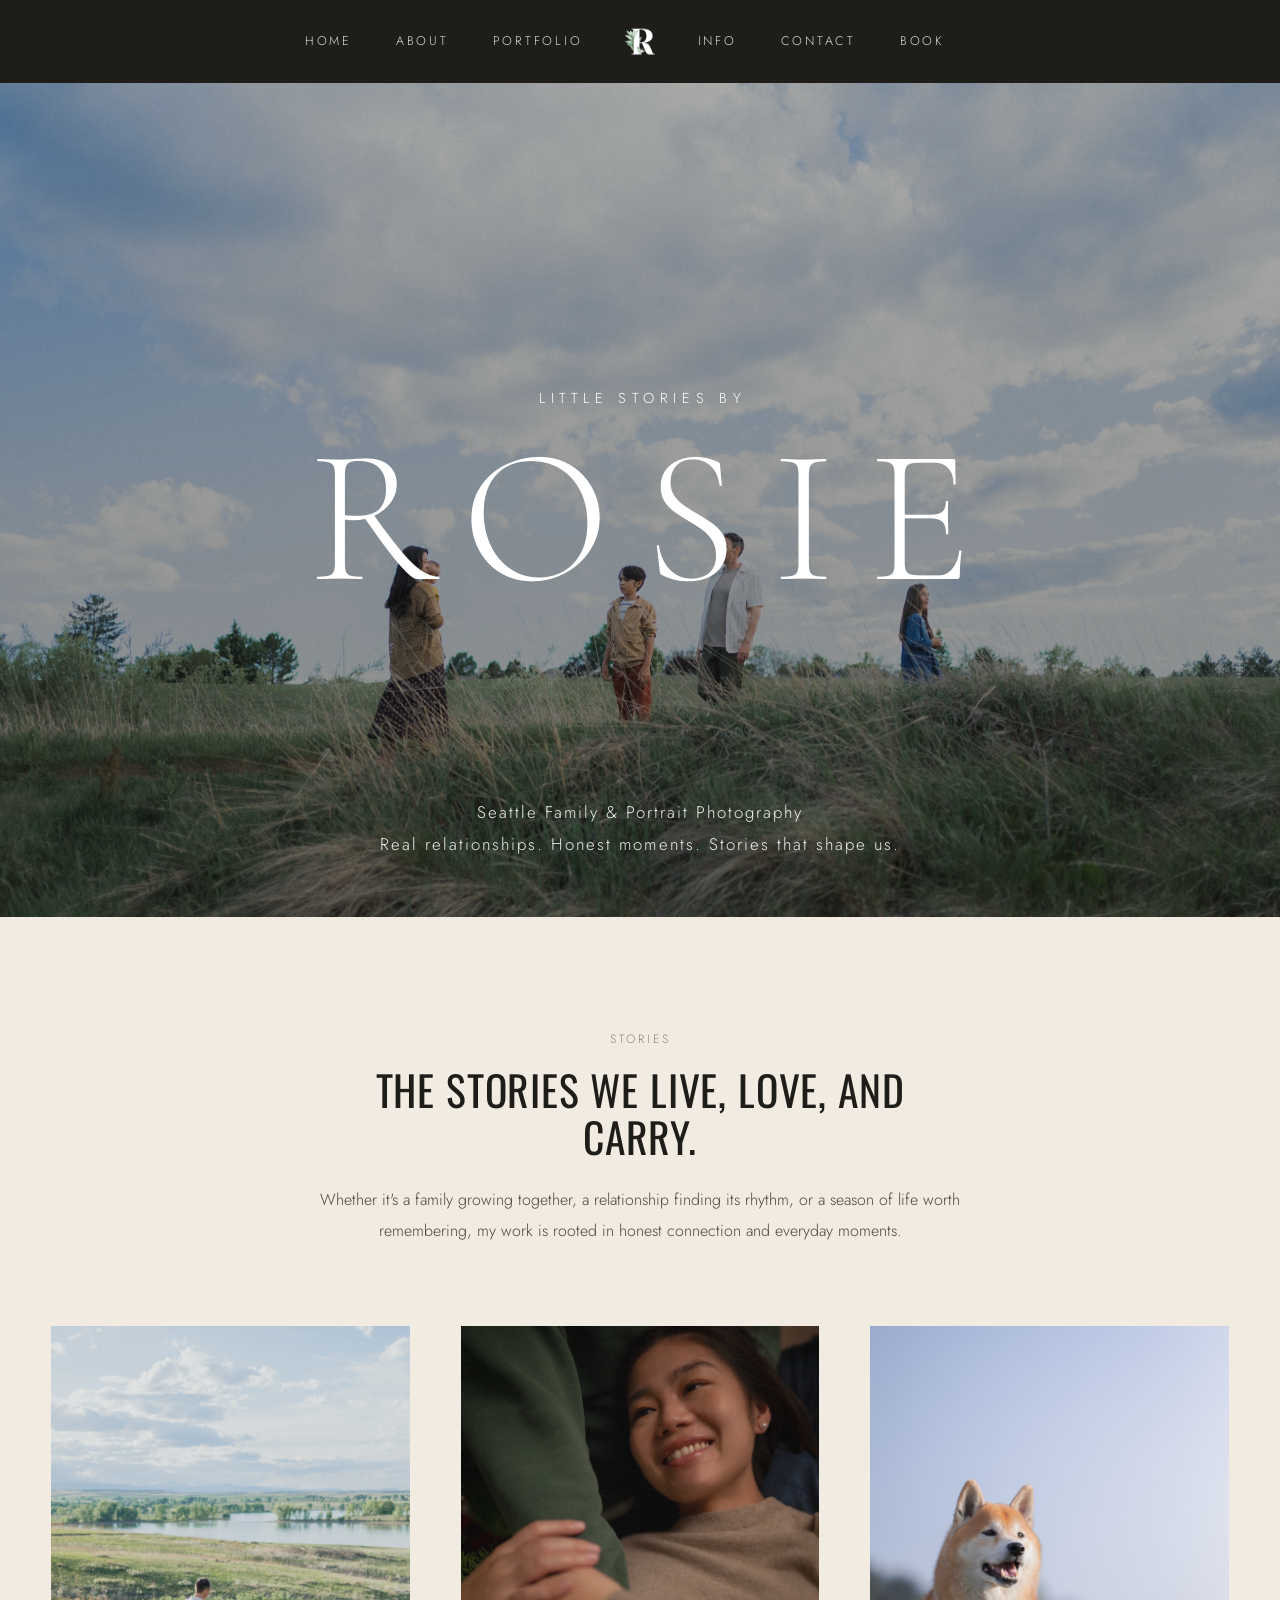
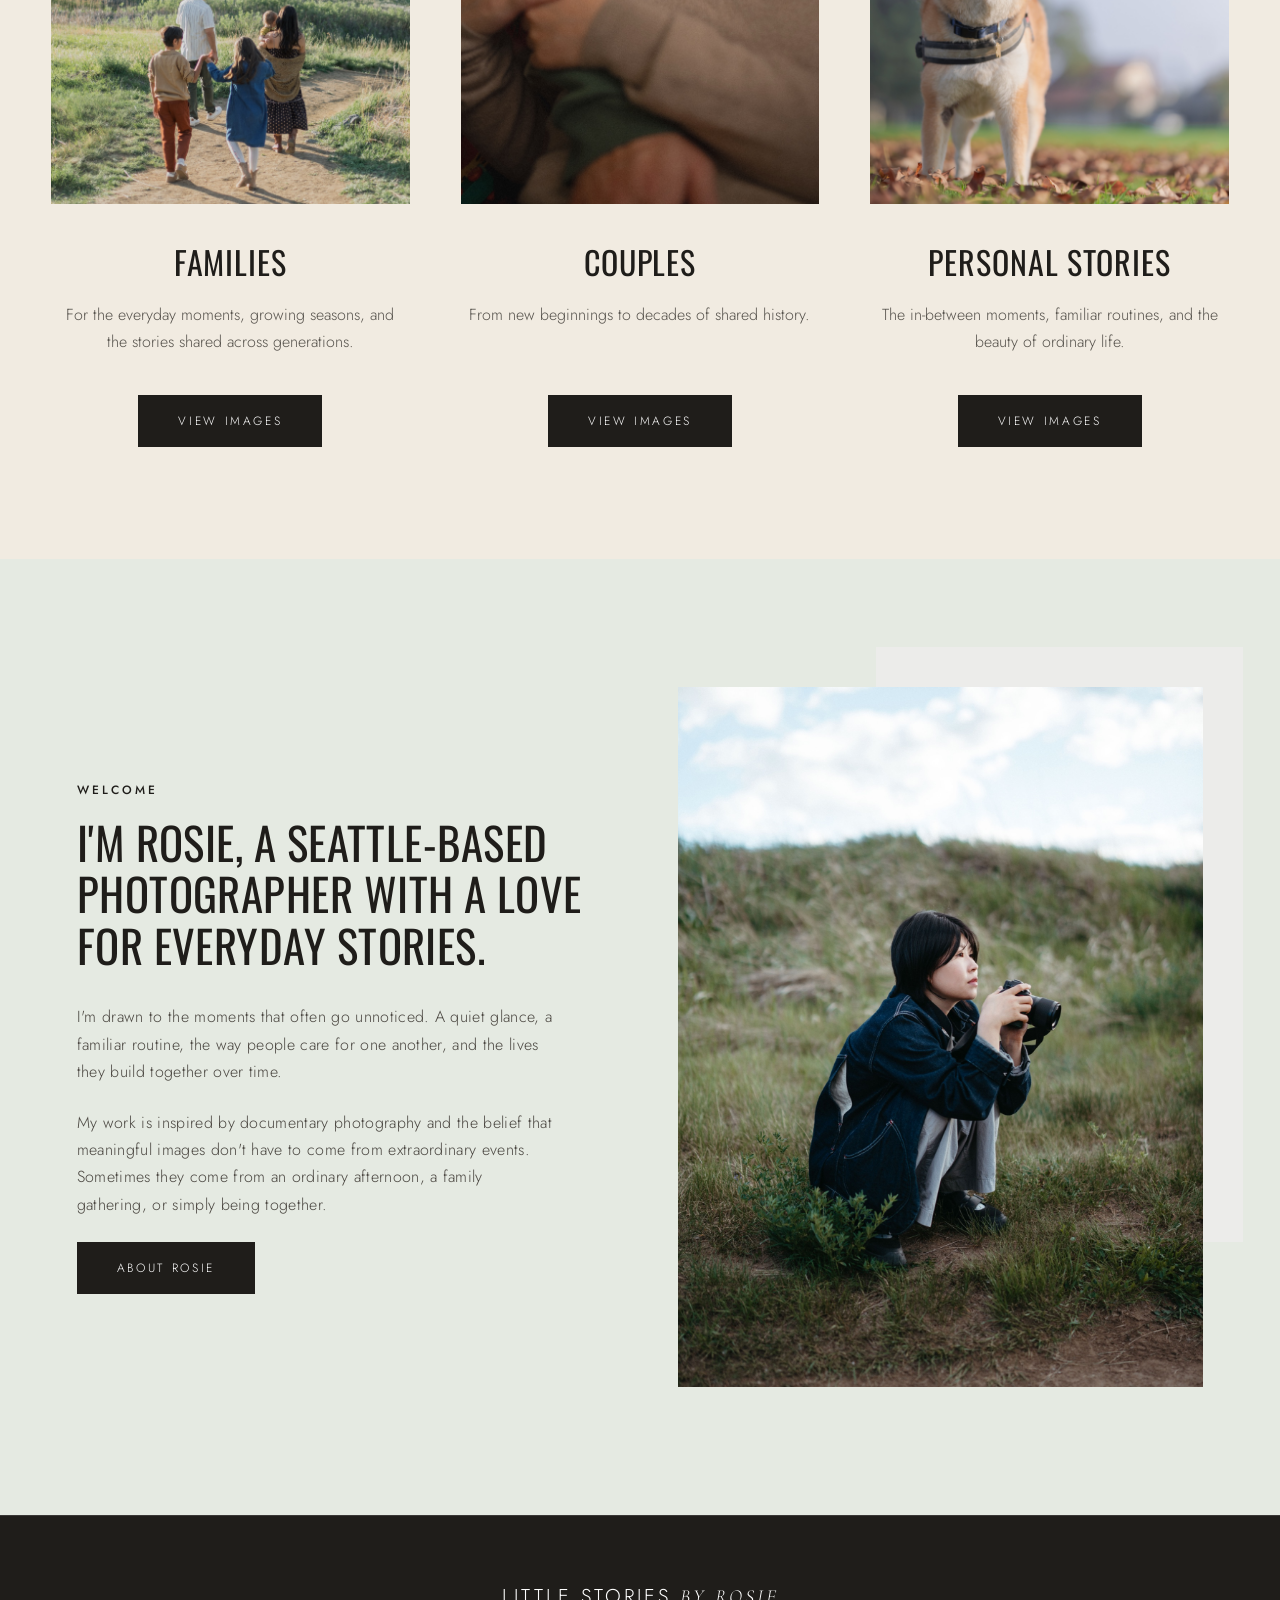
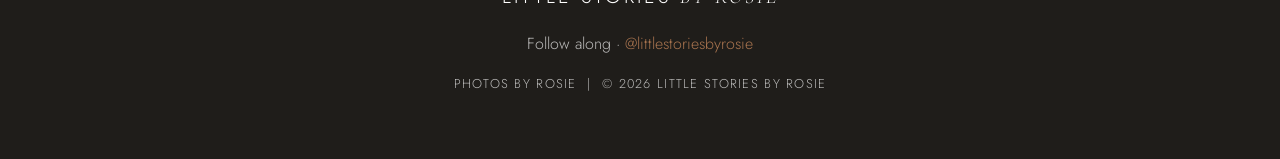
==== commit 796ed79d: "Mirror Home page layout from Rosie's Showit project index.html now matches the Showit Home page stru" ====
--- a/index.html
+++ b/index.html
@@ -51,6 +51,70 @@
     <p class="hero-tagline">Seattle Family &amp; Portrait Photography<br>Real relationships. Honest moments. Stories that shape us.</p>
   </section>
 
+  <!-- ============ STORIES (portfolio teaser) ============ -->
+  <!-- Mirrors the Home page in Rosie's Showit project: a preview of the
+       three portfolio categories, each linking to its full gallery page. -->
+  <section class="portfolio">
+    <div class="portfolio-intro">
+      <p class="eyebrow center">Stories</p>
+      <h2 class="center">The Stories We Live, Love, and Carry.</h2>
+      <p class="center">
+        Whether it's a family growing together, a relationship finding its
+        rhythm, or a season of life worth remembering, my work is rooted in
+        honest connection and everyday moments.
+      </p>
+    </div>
+    <div class="portfolio-grid">
+
+      <div class="pf-item">
+        <img src="images/families/DSC_3105.jpg" alt="Families">
+        <h3 class="pf-title">Families</h3>
+        <p class="pf-desc">For the everyday moments, growing seasons, and the stories shared across generations.</p>
+        <a href="families.html" class="btn-solid">View Images</a>
+      </div>
+
+      <div class="pf-item">
+        <img src="images/couples/DSC_1881-Edit.jpg" alt="Couples">
+        <h3 class="pf-title">Couples</h3>
+        <p class="pf-desc">From new beginnings to decades of shared history.</p>
+        <a href="couples.html" class="btn-solid">View Images</a>
+      </div>
+
+      <div class="pf-item">
+        <img src="images/lifestyle/DSC_1454.jpg" alt="Personal Stories">
+        <h3 class="pf-title">Personal Stories</h3>
+        <p class="pf-desc">The in-between moments, familiar routines, and the beauty of ordinary life.</p>
+        <a href="personal-stories.html" class="btn-solid">View Images</a>
+      </div>
+
+    </div>
+  </section>
+
+  <!-- ============ WELCOME (about teaser) ============ -->
+  <section class="about-section">
+    <div class="about-inner">
+      <div class="about-text">
+        <p class="eyebrow">Welcome</p>
+        <h2 class="about-heading">I'm Rosie, a Seattle-based photographer with a love for everyday stories.</h2>
+        <p>
+          I'm drawn to the moments that often go unnoticed. A quiet glance, a
+          familiar routine, the way people care for one another, and the lives
+          they build together over time.
+        </p>
+        <p>
+          My work is inspired by documentary photography and the belief that
+          meaningful images don't have to come from extraordinary events.
+          Sometimes they come from an ordinary afternoon, a family gathering,
+          or simply being together.
+        </p>
+        <a href="about.html" class="btn-solid">About Rosie</a>
+      </div>
+      <div class="about-photo">
+        <img src="images/general/DSC01220.jpg" alt="Rosie photographing outdoors">
+      </div>
+    </div>
+  </section>
+
   <!-- ============ FOOTER ============ -->
   <footer class="footer">
     <a href="index.html" class="brand">Little Stories <em>by Rosie</em></a>
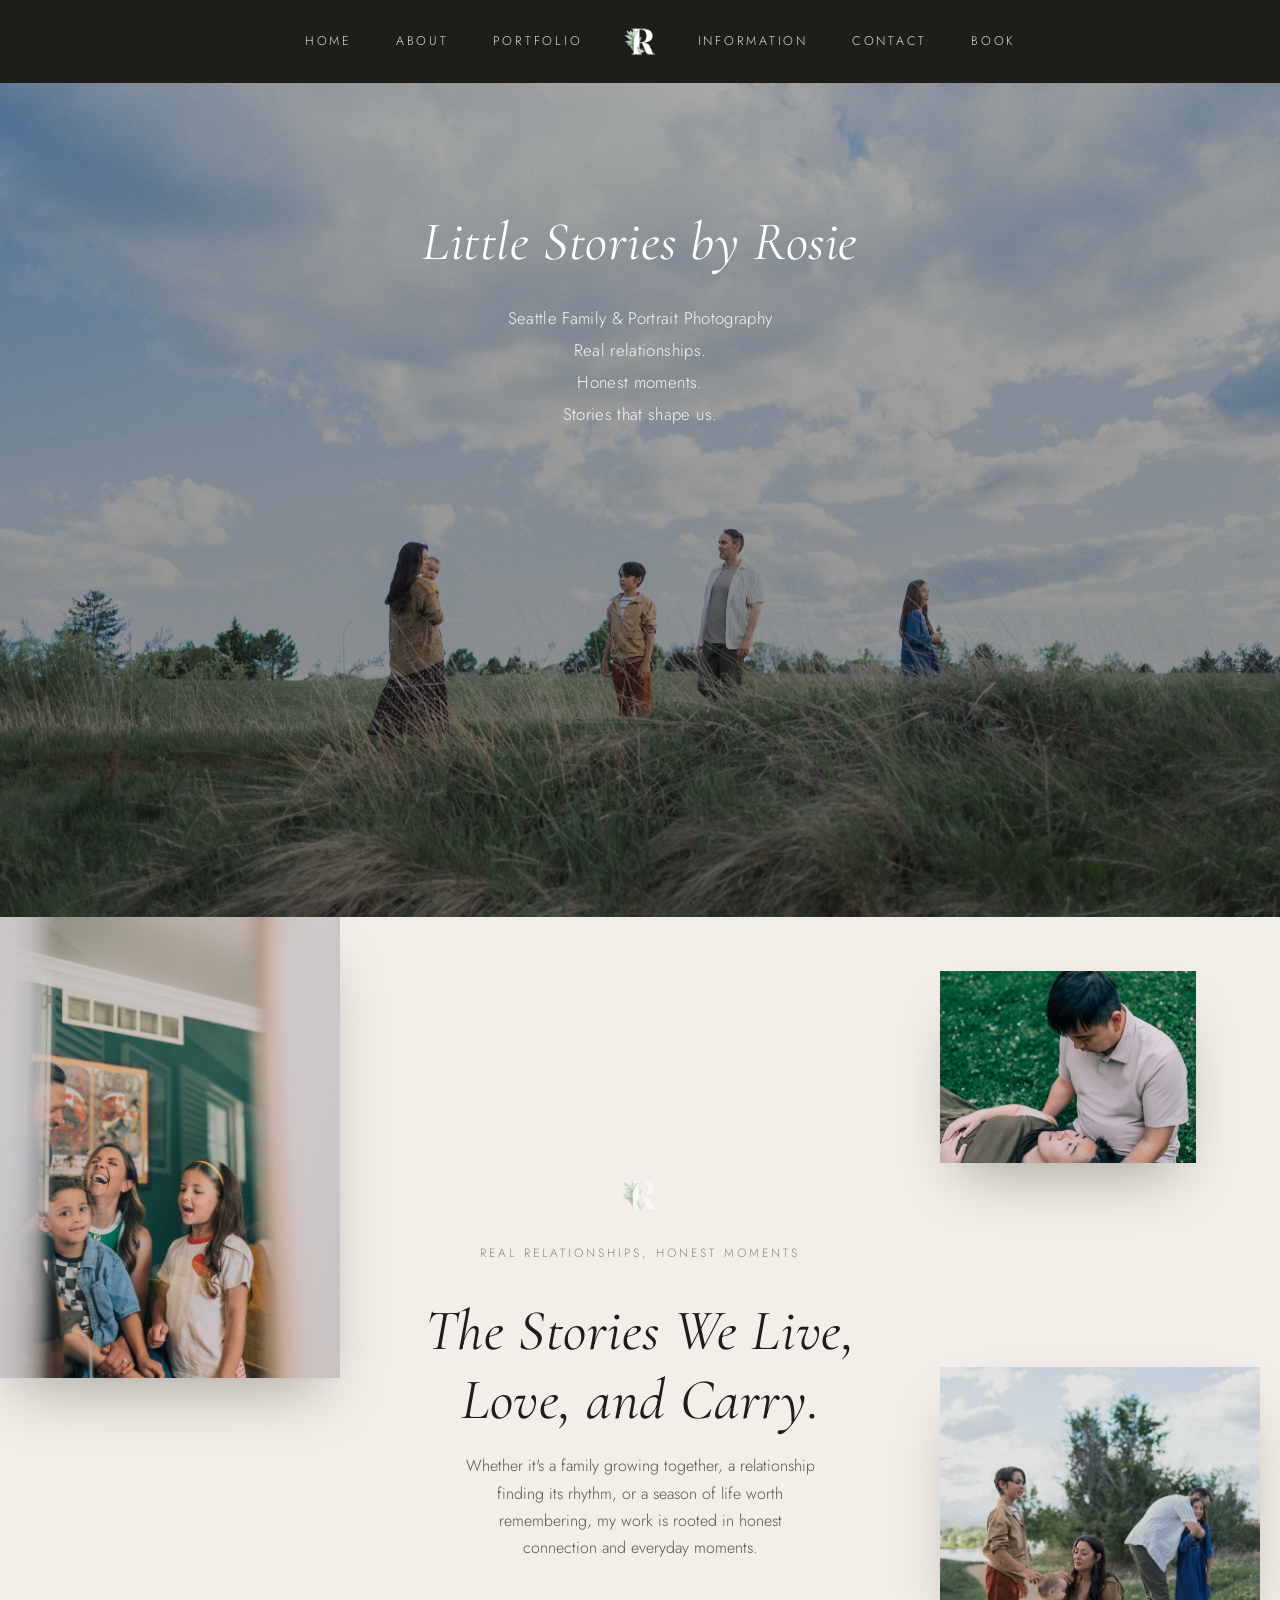
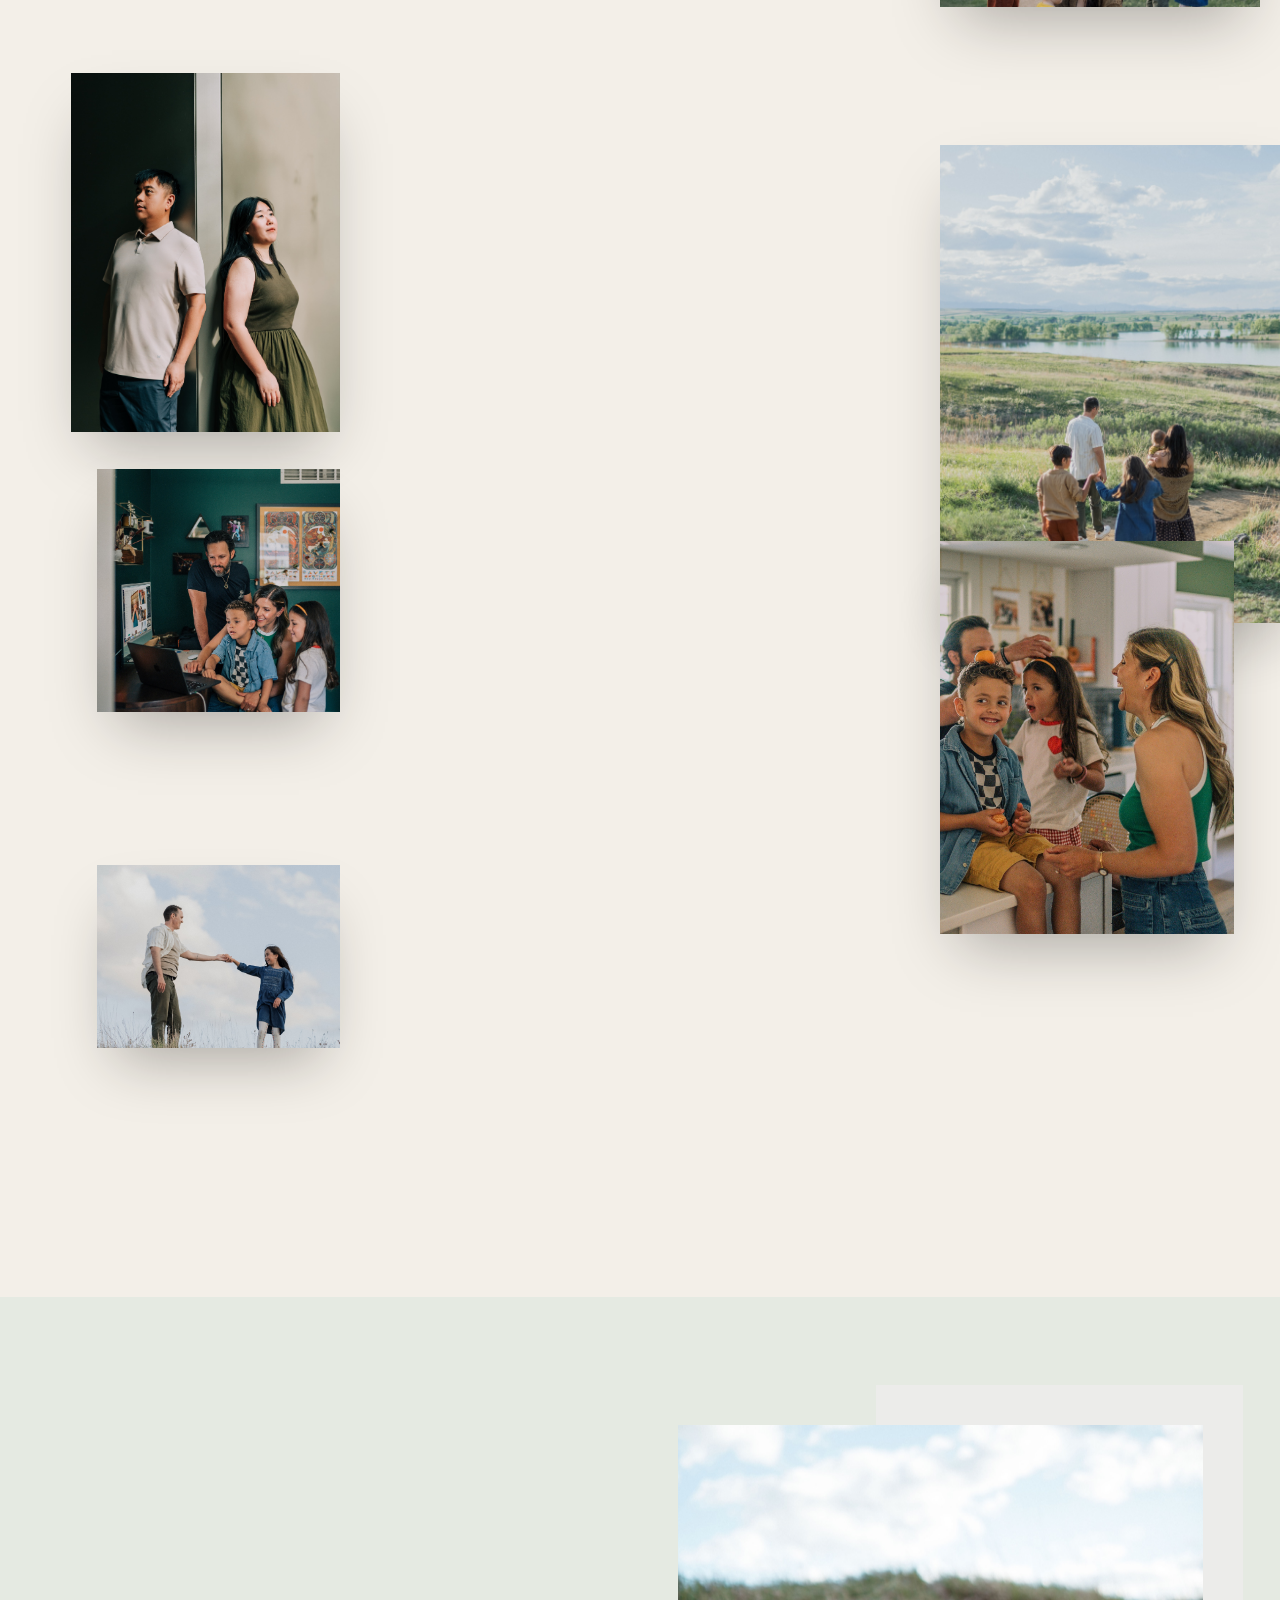
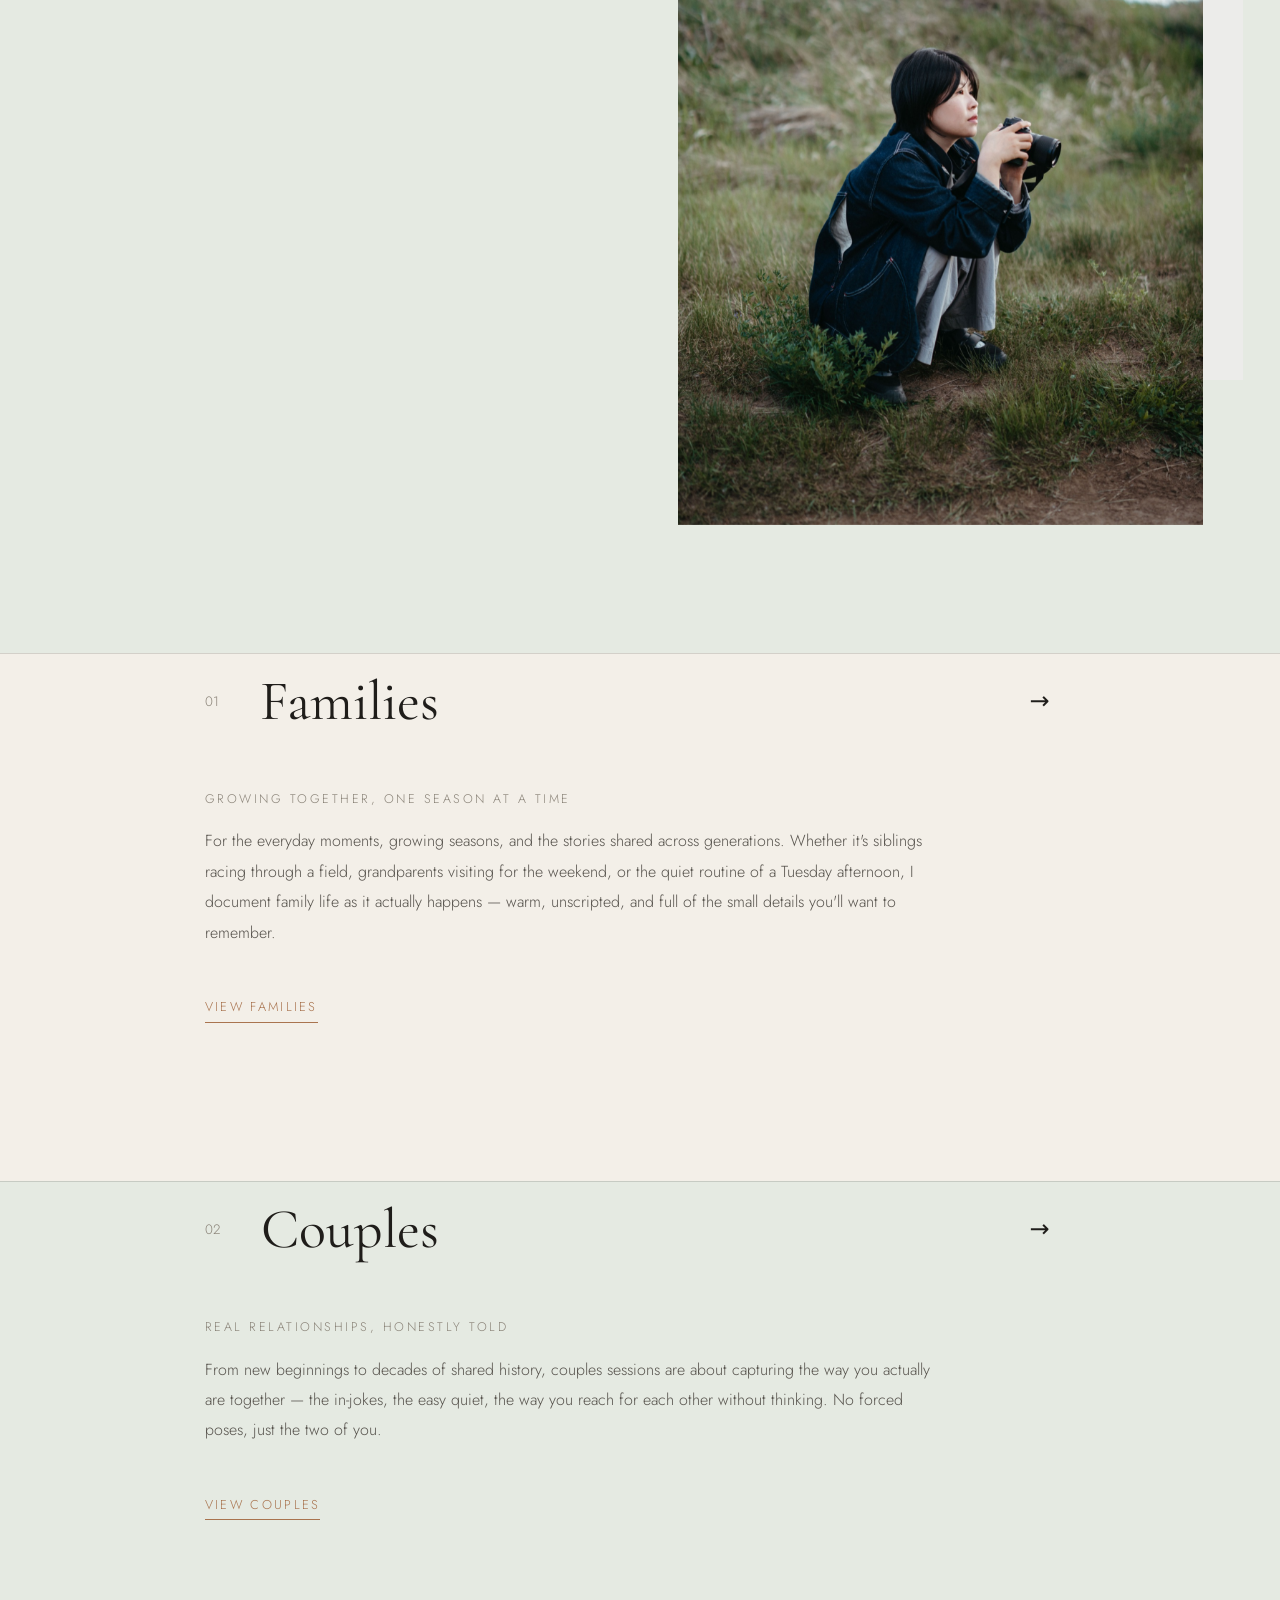
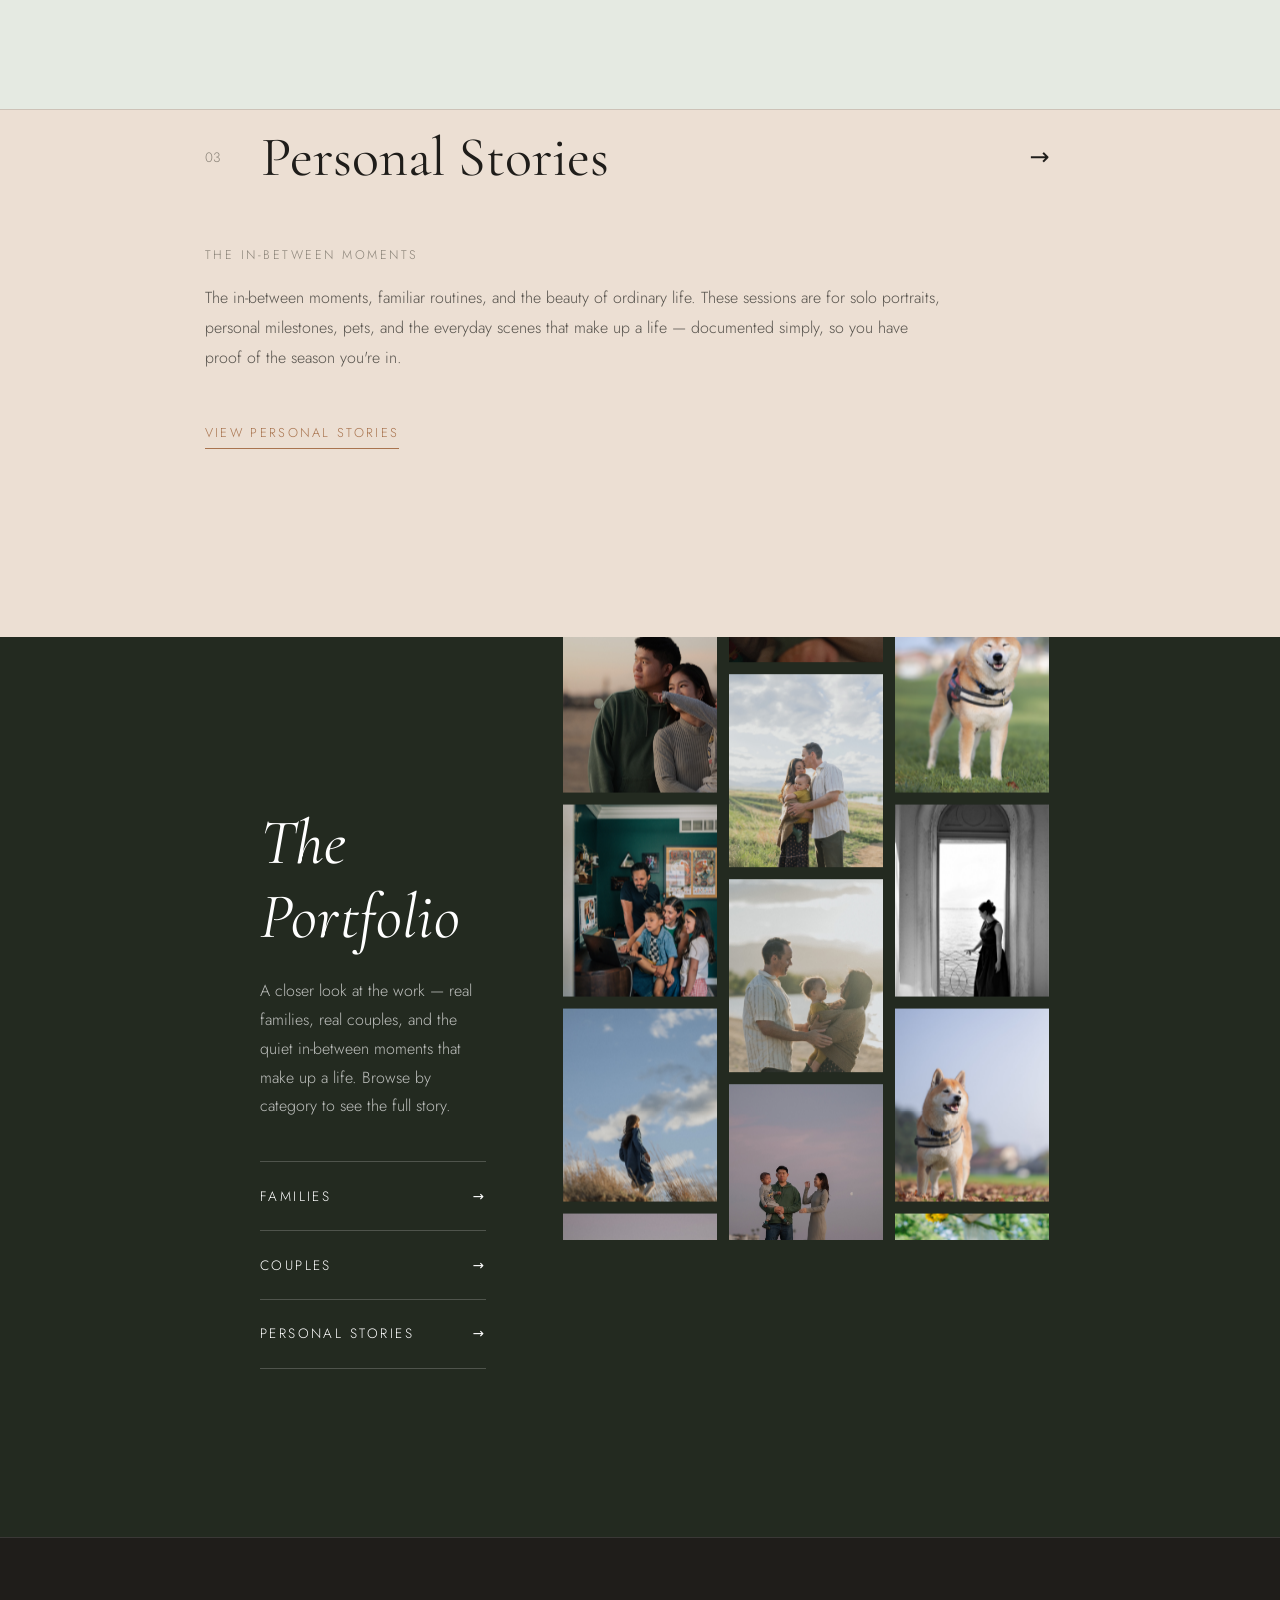
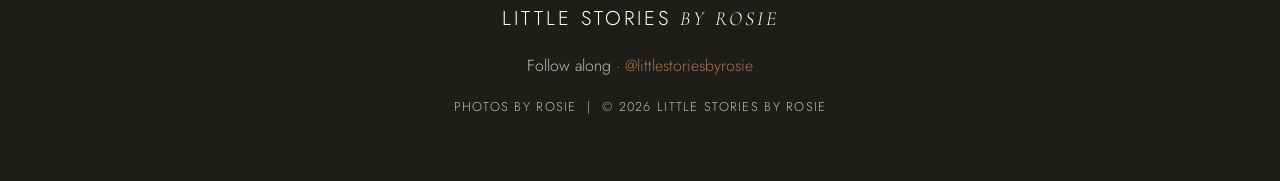
==== commit 2d701dee: "Update site photos across all pages and fix resulting image issues - Refresh couples/families/lifest" ====
--- a/index.html
+++ b/index.html
@@ -18,9 +18,9 @@
 <body>
 
   <!-- ============ NAVIGATION ============ -->
-  <!-- A solid dark bar with links split around a centered monogram, like Harlow.
-       Each link is its own page now (About/Portfolio/Info/Contact/Book), not an
-       anchor scroll — this same nav block is repeated on every page. -->
+  <!-- A solid dark bar with links split around a centered monogram. Every
+       page shows the full link list so visitors can jump anywhere from
+       anywhere — this same block is repeated on every page. -->
   <header class="nav">
     <nav class="nav-group">
       <a href="index.html">Home</a>
@@ -29,7 +29,7 @@
     </nav>
     <a href="index.html" class="monogram"><img src="images/logo/botanical-r.png" alt="Little Stories by Rosie"></a>
     <nav class="nav-group">
-      <a href="info.html">Info</a>
+      <a href="info.html">Information</a>
       <a href="contact.html">Contact</a>
       <a href="book.html">Book</a>
     </nav>
@@ -40,57 +40,49 @@
        lifts away faster than the photo (a parallax effect, powered by script.js). -->
   <section class="hero">
     <div class="hero-bg">
-      <div class="hero-slide is-active" style="background-image:url('images/general/DSC_3029.jpg')"></div>
-      <div class="hero-slide" style="background-image:url('images/general/DSC_1488-Edit-2.jpg')"></div>
-      <div class="hero-slide" style="background-image:url('images/families/DSC_1512-Edit-2.jpg')"></div>
+      <div class="hero-slide is-active" style="background-image:url('images/hero/hero-1.jpg')"></div>
+      <div class="hero-slide" style="background-image:url('images/hero/hero-2.jpg')"></div>
+      <div class="hero-slide" style="background-image:url('images/hero/hero-3.jpg')"></div>
+      <div class="hero-slide" style="background-image:url('images/hero/hero-4.jpg')"></div>
     </div>
     <div class="hero-inner">
-      <p class="hero-eyebrow">Little Stories by</p>
-      <h1 class="hero-brand">Rosie</h1>
-    </div>
-    <p class="hero-tagline">Seattle Family &amp; Portrait Photography<br>Real relationships. Honest moments. Stories that shape us.</p>
-  </section>
-
-  <!-- ============ STORIES (portfolio teaser) ============ -->
-  <!-- Mirrors the Home page in Rosie's Showit project: a preview of the
-       three portfolio categories, each linking to its full gallery page. -->
-  <section class="portfolio">
-    <div class="portfolio-intro">
-      <p class="eyebrow center">Stories</p>
-      <h2 class="center">The Stories We Live, Love, and Carry.</h2>
-      <p class="center">
+      <h1 class="hero-brand">Little Stories by Rosie</h1>
+      <p class="hero-tagline">
+        Seattle Family &amp; Portrait Photography<br>
+        Real relationships.<br>
+        Honest moments.<br>
+        Stories that shape us.
+      </p>
+    </div>
+  </section>
+
+  <!-- ============ PINNED PHOTO COLLAGE ============ -->
+  <!-- Inspired by Studio Reverie's homepage: the wordmark and intro stay
+       pinned centered in the viewport while real portfolio photos, spread
+       across a tall section, fade and rise into place as you scroll past. -->
+  <section class="collage-pin">
+    <div class="collage-sticky">
+      <span class="collage-mark"><img src="images/logo/botanical-r.png" alt=""></span>
+      <p class="eyebrow center">Real Relationships, Honest Moments</p>
+      <h2 class="collage-heading">The Stories We Live, Love, and Carry.</h2>
+      <p class="collage-copy">
         Whether it's a family growing together, a relationship finding its
         rhythm, or a season of life worth remembering, my work is rooted in
         honest connection and everyday moments.
       </p>
     </div>
-    <div class="portfolio-grid">
-
-      <div class="pf-item">
-        <img src="images/families/DSC_3105.jpg" alt="Families">
-        <h3 class="pf-title">Families</h3>
-        <p class="pf-desc">For the everyday moments, growing seasons, and the stories shared across generations.</p>
-        <a href="families.html" class="btn-solid">View Images</a>
-      </div>
-
-      <div class="pf-item">
-        <img src="images/couples/DSC_1881-Edit.jpg" alt="Couples">
-        <h3 class="pf-title">Couples</h3>
-        <p class="pf-desc">From new beginnings to decades of shared history.</p>
-        <a href="couples.html" class="btn-solid">View Images</a>
-      </div>
-
-      <div class="pf-item">
-        <img src="images/lifestyle/DSC_1454.jpg" alt="Personal Stories">
-        <h3 class="pf-title">Personal Stories</h3>
-        <p class="pf-desc">The in-between moments, familiar routines, and the beauty of ordinary life.</p>
-        <a href="personal-stories.html" class="btn-solid">View Images</a>
-      </div>
-
-    </div>
+    <img class="collage-photo cp-1" src="images/collage/collage-1.jpg" alt="A family sharing a quiet moment">
+    <img class="collage-photo cp-2" src="images/collage/collage-2.jpg" alt="A couple laughing together">
+    <img class="collage-photo cp-4" src="images/collage/collage-4.jpg" alt="A family outdoors">
+    <img class="collage-photo cp-5" src="images/collage/collage-5.jpg" alt="A couple at golden hour">
+    <img class="collage-photo cp-6" src="images/collage/collage-6.jpg" alt="A family moment">
+    <img class="collage-photo cp-7" src="images/collage/collage-7.jpg" alt="An everyday lifestyle moment">
+    <img class="collage-photo cp-8" src="images/collage/collage-8.jpg" alt="An everyday moment">
+    <img class="collage-photo cp-9" src="images/collage/collage-9.jpg" alt="A family moment">
   </section>
 
   <!-- ============ WELCOME (about teaser) ============ -->
+  <!-- This is what appears right as the pinned collage above fades out. -->
   <section class="about-section">
     <div class="about-inner">
       <div class="about-text">
@@ -110,7 +102,100 @@
         <a href="about.html" class="btn-solid">About Rosie</a>
       </div>
       <div class="about-photo">
-        <img src="images/general/DSC01220.jpg" alt="Rosie photographing outdoors">
+        <img src="images/about/about-1.jpg" alt="Rosie photographing outdoors">
+      </div>
+    </div>
+  </section>
+
+  <!-- ============ STORIES (portfolio teaser) ============ -->
+  <!-- The collage section above already carries the "Stories We Live, Love,
+       and Carry" intro — this just links each category straight through. -->
+  <section class="portfolio portfolio-tight">
+    <div class="category-list">
+
+      <div class="category-row-head cat-row-1">
+        <span class="category-index">01</span>
+        <span class="category-name">Families</span>
+        <span class="category-arrow">&rarr;</span>
+      </div>
+      <div class="category-row-panel cat-row-1">
+        <div class="category-row-panel-inner">
+          <p class="category-subhead">Growing Together, One Season at a Time</p>
+          <p class="category-desc-full">For the everyday moments, growing seasons, and the stories shared across generations. Whether it's siblings racing through a field, grandparents visiting for the weekend, or the quiet routine of a Tuesday afternoon, I document family life as it actually happens — warm, unscripted, and full of the small details you'll want to remember.</p>
+          <a href="families.html" class="link-arrow">View Families</a>
+        </div>
+      </div>
+
+      <div class="category-row-head cat-row-2">
+        <span class="category-index">02</span>
+        <span class="category-name">Couples</span>
+        <span class="category-arrow">&rarr;</span>
+      </div>
+      <div class="category-row-panel cat-row-2">
+        <div class="category-row-panel-inner">
+          <p class="category-subhead">Real Relationships, Honestly Told</p>
+          <p class="category-desc-full">From new beginnings to decades of shared history, couples sessions are about capturing the way you actually are together — the in-jokes, the easy quiet, the way you reach for each other without thinking. No forced poses, just the two of you.</p>
+          <a href="couples.html" class="link-arrow">View Couples</a>
+        </div>
+      </div>
+
+      <div class="category-row-head cat-row-3">
+        <span class="category-index">03</span>
+        <span class="category-name">Personal Stories</span>
+        <span class="category-arrow">&rarr;</span>
+      </div>
+      <div class="category-row-panel cat-row-3">
+        <div class="category-row-panel-inner">
+          <p class="category-subhead">The In-Between Moments</p>
+          <p class="category-desc-full">The in-between moments, familiar routines, and the beauty of ordinary life. These sessions are for solo portraits, personal milestones, pets, and the everyday scenes that make up a life — documented simply, so you have proof of the season you're in.</p>
+          <a href="personal-stories.html" class="link-arrow">View Personal Stories</a>
+        </div>
+      </div>
+
+    </div>
+  </section>
+
+  <!-- ============ PORTFOLIO SHOWCASE ============ -->
+  <!-- Like Studio Reverie's "The Portfolio" section: pinned text on the
+       left, a 3x3 grid of real photos on the right that fade in one at a
+       time as you scroll past them. -->
+  <section class="portfolio-showcase">
+    <div class="portfolio-showcase-sticky">
+      <h2 class="portfolio-showcase-title">The Portfolio</h2>
+      <p class="portfolio-showcase-desc">
+        A closer look at the work — real families, real couples, and the
+        quiet in-between moments that make up a life. Browse by category
+        to see the full story.
+      </p>
+      <div class="portfolio-showcase-links">
+        <a href="families.html">Families <span class="arrow">&rarr;</span></a>
+        <a href="couples.html">Couples <span class="arrow">&rarr;</span></a>
+        <a href="personal-stories.html">Personal Stories <span class="arrow">&rarr;</span></a>
+      </div>
+    </div>
+    <div class="portfolio-showcase-grid">
+      <div class="showcase-col">
+        <div class="showcase-photo"><img src="images/showcase/families-1.jpg" alt="Family session photo"></div>
+        <div class="showcase-photo"><img src="images/showcase/families-2.jpg" alt="Family session photo"></div>
+        <div class="showcase-photo"><img src="images/showcase/families-3.jpg" alt="Family session photo"></div>
+        <div class="showcase-photo"><img src="images/showcase/families-4.jpg" alt="Family session photo"></div>
+        <div class="showcase-photo"><img src="images/showcase/families-5.jpg" alt="Family session photo"></div>
+        <div class="showcase-photo"><img src="images/showcase/families-6.jpg" alt="Family session photo"></div>
+        <div class="showcase-photo"><img src="images/showcase/hero-2.jpg" alt="Family session photo"></div>
+      </div>
+      <div class="showcase-col">
+        <div class="showcase-photo"><img src="images/showcase/couples-1.jpg" alt="Couples session photo"></div>
+        <div class="showcase-photo"><img src="images/showcase/couples-2.jpg" alt="Couples session photo"></div>
+        <div class="showcase-photo"><img src="images/showcase/couples-4.jpg" alt="Couples session photo"></div>
+        <div class="showcase-photo"><img src="images/showcase/couples-5.jpg" alt="Couples session photo"></div>
+        <div class="showcase-photo"><img src="images/showcase/couples-6.jpg" alt="Couples session photo"></div>
+      </div>
+      <div class="showcase-col">
+        <div class="showcase-photo"><img src="images/showcase/lifestyle-1.jpg" alt="Lifestyle session photo"></div>
+        <div class="showcase-photo"><img src="images/showcase/lifestyle-2.jpg" alt="Lifestyle session photo"></div>
+        <div class="showcase-photo"><img src="images/showcase/lifestyle-4.jpg" alt="Lifestyle session photo"></div>
+        <div class="showcase-photo"><img src="images/showcase/lifestyle-5.jpg" alt="Lifestyle session photo"></div>
+        <div class="showcase-photo"><img src="images/showcase/lifestyle-6.jpg" alt="Lifestyle session photo"></div>
       </div>
     </div>
   </section>
--- a/styles.css
+++ b/styles.css
@@ -11,11 +11,17 @@
   --text:    #34302b;   /* body text */
   --muted:   #8a8378;   /* soft grey-brown for labels */
   --accent:  #a9744f;   /* warm terracotta accent */
+  --ink:     #232a20;   /* deep green-black for the full-screen nav overlay */
   --sans: 'Jost', system-ui, sans-serif;          /* modern headings & body */
   --serif: 'Cormorant Garamond', Georgia, serif;   /* elegant italic accents */
 }
 
 * { margin: 0; padding: 0; box-sizing: border-box; }
+
+/* overflow-x lives on <html>, not <body> — Safari silently breaks
+   position:sticky on any descendant once <body> itself has a non-visible
+   overflow value on either axis (a long-documented WebKit quirk). */
+html { overflow-x: hidden; }
 
 body {
   font-family: var(--sans);
@@ -24,7 +30,6 @@
   background: var(--cream);
   line-height: 1.7;
   -webkit-font-smoothing: antialiased;
-  overflow-x: hidden;   /* guard against any accidental sideways scroll */
 }
 
 img { display: block; width: 100%; }
@@ -54,11 +59,12 @@
 
 /* ---------------- NAVIGATION ---------------- */
 /* A solid dark bar fixed to the top, with a centered monogram between two
-   groups of links — Harlow's signature nav. */
+   groups of links — every page shows the full link list, so visitors can
+   jump anywhere from anywhere. */
 .nav {
   position: sticky;
   top: 0;
-  z-index: 20;
+  z-index: 500;
   display: flex;
   align-items: center;
   justify-content: center;
@@ -72,7 +78,7 @@
   flex: 1;
 }
 .nav-group:first-of-type { justify-content: flex-end; }
-.nav-group:last-of-type  { justify-content: flex-start; }
+.nav-group:last-of-type { justify-content: flex-start; }
 .nav-group a {
   font-size: 0.78rem;
   letter-spacing: 0.22em;
@@ -115,7 +121,7 @@
   position: absolute;
   inset: 0;
   background-size: cover;
-  background-position: center;
+  background-position: center 70%;
   opacity: 0;
   transition: opacity 1.6s ease-in-out;   /* the crossfade between photos */
 }
@@ -128,36 +134,52 @@
   background: linear-gradient(rgba(30,29,26,0.28), rgba(30,29,26,0.42));
 }
 /* Keep the text above the background */
-.hero-inner { position: relative; z-index: 2; }
-/* The small caps line above the giant brand name */
-.hero-eyebrow {
-  font-size: clamp(0.7rem, 1.4vw, 0.9rem);
-  letter-spacing: 0.4em;
-  text-transform: uppercase;
-  margin-bottom: 0.75rem;
-  padding-left: 0.4em; /* balance the letter-spacing */
-}
-/* The giant brand name across the middle */
+.hero-inner { position: relative; z-index: 2; transform: translateY(-180px); }
+/* The italic wordmark across the middle */
 .hero-brand {
   font-family: var(--serif);
-  font-weight: 300;
-  text-transform: uppercase;
-  font-size: clamp(4rem, 15vw, 12rem);
-  letter-spacing: 0.18em;
-  line-height: 1;
-  padding-left: 0.18em; /* balance the wide tracking */
-}
-/* The tagline pinned near the bottom */
+  font-style: italic;
+  font-weight: 400;
+  font-size: clamp(2rem, 5vw, 3.4rem);
+  letter-spacing: 0.01em;
+  line-height: 1.2;
+}
+/* The tagline flowing just below the wordmark */
 .hero-tagline {
-  position: absolute;
-  z-index: 2;
-  bottom: 3.5rem;
-  left: 0; right: 0;
+  margin-top: 1.75rem;
   text-align: center;
   font-size: clamp(0.85rem, 1.6vw, 1.05rem);
-  letter-spacing: 0.12em;
+  letter-spacing: 0.02em;
   line-height: 1.9;
   color: rgba(255,255,255,0.92);
+}
+
+/* ---------------- PAGE HERO (simple title banner: Portfolio, etc.) ---------------- */
+.page-hero {
+  position: relative;
+  height: 55vh;
+  min-height: 340px;
+  background-size: cover;
+  background-position: center;
+  display: flex;
+  align-items: center;
+  justify-content: center;
+}
+.page-hero::after {
+  content: '';
+  position: absolute;
+  inset: 0;
+  background: linear-gradient(rgba(30,29,26,0.3), rgba(30,29,26,0.45));
+}
+.page-hero h1 {
+  position: relative;
+  z-index: 1;
+  font-family: 'Oswald', var(--sans);
+  font-weight: 300;
+  text-transform: uppercase;
+  letter-spacing: 0.1em;
+  color: #fff;
+  font-size: clamp(2.75rem, 7vw, 5rem);
 }
 
 /* ---------------- BUTTONS ---------------- */
@@ -186,6 +208,17 @@
   border-bottom: 1px solid var(--accent);
   padding-bottom: 4px;
 }
+.service-text .link-arrow { border-bottom: none; color: var(--dark); font-weight: 500; }
+.service-text .link-arrow:hover { font-weight: 700; color: #000; }
+.service-text .link-arrow .arrow {
+  width: auto;
+  height: auto;
+  border: none;
+  background: transparent;
+  color: inherit;
+  font-size: inherit;
+}
+.service-text .link-arrow:hover .arrow { background: transparent; color: inherit; }
 
 /* ---------------- ABOUT (text left, photo right with offset block) ---------------- */
 .about-section {
@@ -238,55 +271,127 @@
   object-fit: cover;
 }
 
-/* ---------------- INFO / PRICING ---------------- */
-.info-section {
-  background: #e5eae2;   /* soft sage */
-  padding: 6rem 4vw 8rem;
-}
-.info-photo { max-width: 640px; margin: 0 auto; text-align: center; }
-.info-photo img { width: 100%; height: auto; object-fit: cover; }
-/* The thin vertical line dropping from the image */
-.info-connector {
-  display: block;
-  width: 1px;
-  height: 64px;
-  background: var(--dark);
-  margin: 0 auto;
-}
-.pricing-label {
-  color: var(--dark);
-  font-weight: 500;
-  margin: 1.75rem 0 4rem;
-}
-.pricing-grid {
+/* Full-width divider photo between the About intro and "A Closer Look" */
+/* object-position biased down: the subject (a horse in a red blanket) sits
+   in the lower half of the source photo, and a plain center crop on a very
+   wide/short banner was cutting it off entirely. */
+.about-banner { padding: 0 4vw; }
+.about-banner img {
+  width: 100%; height: 65vh; min-height: 380px; object-fit: cover; object-position: center 80%; display: block;
+}
+
+/* ---------------- A CLOSER LOOK (About page, second section) ---------------- */
+.closer-look { padding: 7rem 4vw 8rem; background: #fff; }
+.closer-look .eyebrow { color: var(--dark); font-weight: 500; margin-bottom: 1rem; }
+.closer-look > h2 {
+  font-family: 'Oswald', var(--sans);
+  font-weight: 400;
+  text-transform: uppercase;
+  color: var(--dark);
+  font-size: clamp(1.8rem, 3.5vw, 2.6rem);
+  letter-spacing: 0.02em;
+  margin-bottom: 4rem;
+}
+.closer-look-grid {
   display: grid;
   grid-template-columns: 1fr 1fr;
-  gap: 6vw;
-  max-width: 900px;
+  gap: 5vw;
+  max-width: 1100px;
   margin: 0 auto;
 }
-.price-title {
-  font-family: 'Oswald', var(--sans);
-  font-weight: 400;
-  text-transform: uppercase;
-  color: var(--dark);
-  font-size: clamp(1.6rem, 3vw, 2.2rem);
-  letter-spacing: 0.03em;
-  margin-bottom: 2rem;
-}
-.price-meta { color: #4a4640; line-height: 1.9; margin-bottom: 1.75rem; }
-.price-list { list-style: none; }
-.price-list li {
+.closer-look-grid p { color: #4a4640; line-height: 1.9; margin-bottom: 1.5rem; }
+
+/* ---------------- SESSIONS / PRICING ---------------- */
+.service-row { padding: 5rem 4vw; background: #ecdfd3; }  /* warm blush */
+.service-block {
+  display: grid;
+  grid-template-columns: 1.1fr 1fr;
+  gap: 5vw;
+  align-items: center;
+  max-width: 1200px;
+  margin: 0 auto;
+}
+.service-block.reverse .service-photo { order: 2; }
+.service-block.reverse .service-text { order: 1; }
+.service-photo { overflow: hidden; }
+.service-photo img { width: 100%; height: auto; object-fit: cover; display: block; }
+.service-title {
+  font-family: var(--serif);
+  font-style: italic;
+  font-weight: 400;
+  color: var(--dark);
+  font-size: clamp(2rem, 4vw, 3rem);
+  margin-bottom: 1.5rem;
+}
+.service-desc { color: #4a4640; line-height: 1.9; margin-bottom: 1.75rem; }
+.service-list { list-style: none; margin-bottom: 2rem; }
+.service-list li {
   color: #4a4640;
   line-height: 2.1;
   padding-left: 1.2em;
   position: relative;
 }
-.price-list li::before { content: '\2022'; position: absolute; left: 0; }  /* bullet dot */
-.info-cta { text-align: center; margin-top: 4.5rem; }
+.service-list li::before { content: '\2022'; position: absolute; left: 0; }  /* bullet dot */
+
+/* ---------------- PINNED PHOTO COLLAGE (Home page signature moment) ----------------
+   A tall section: the heading stays pinned centered in the viewport (via
+   position:sticky) while real portfolio photos, scattered around it,
+   fade + rise into place as the visitor scrolls past. */
+.collage-pin {
+  position: relative;
+  height: 220vh;
+  background: var(--cream);
+}
+.collage-sticky {
+  position: sticky;
+  top: 0;
+  height: 100vh;
+  display: flex;
+  flex-direction: column;
+  align-items: center;
+  justify-content: center;
+  gap: 1.1rem;
+  padding: 0 6vw;
+  text-align: center;
+  z-index: 2;
+}
+.collage-mark { margin-bottom: 0.5rem; opacity: 0.55; }
+.collage-mark img { width: 2.75rem; height: auto; }
+.collage-heading {
+  font-family: var(--serif);
+  font-weight: 400;
+  font-style: italic;
+  color: var(--dark);
+  font-size: clamp(2.1rem, 5vw, 3.6rem);
+  max-width: 20ch;
+  line-height: 1.2;
+}
+.collage-copy { max-width: 40ch; color: #57534d; }
+.collage-photo {
+  position: absolute;
+  width: clamp(190px, 19vw, 270px);
+  box-shadow: 0 30px 60px -20px rgba(31,29,26,0.35);
+  z-index: 1;
+  aspect-ratio: 3/4;
+  object-fit: cover;
+}
+/* Positioned with "right"/"left: calc(50% + ...)" rather than a plain vw
+   offset from the edge — that measures outward from the CENTER, so the
+   photos always keep a guaranteed gap from the text column no matter how
+   narrow or wide the window is, instead of drifting inward and overlapping it. */
+.cp-1 { top: 0vh;   right: calc(50% + max(300px, 16vw)); width: clamp(280px, 27vw, 380px); }
+.cp-2 { top: 6vh;   left:  calc(50% + max(300px, 20vw)); width: clamp(220px, 20vw, 300px); aspect-ratio: 4/3; }
+.cp-4 { top: 50vh;  left:  calc(50% + max(300px, 16vw)); width: clamp(260px, 25vw, 360px); aspect-ratio: 4/3; }
+.cp-5 { top: 84vh;  right: calc(50% + max(300px, 18vw)); width: clamp(220px, 21vw, 300px); }
+.cp-6 { top: 92vh;  left:  calc(50% + max(300px, 23vw)); width: clamp(280px, 28vw, 380px); }
+.cp-7 { top: 128vh; right: calc(50% + max(300px, 16vw)); width: clamp(200px, 19vw, 270px); aspect-ratio: 1/1; }
+.cp-8 { top: 136vh; left:  calc(50% + max(300px, 19vw)); width: clamp(240px, 23vw, 320px); }
+.cp-9 { top: 172vh; right: calc(50% + max(300px, 21vw)); width: clamp(210px, 19vw, 280px); aspect-ratio: 4/3; }
 
 /* ---------------- PORTFOLIO (3 category columns) ---------------- */
-.portfolio { padding: 7rem 4vw; background: #f1ebe1; }  /* warm cream */
+.portfolio { padding: 7rem 4vw 0; background: #f1ebe1; }  /* warm cream */
+.portfolio-tight { padding-top: 0; }
+.portfolio-tight .category-list { margin-top: 0; }
 .portfolio-intro { max-width: 40rem; margin: 0 auto 5rem; }
 .portfolio-intro h2 {
   font-family: 'Oswald', var(--sans);
@@ -298,44 +403,190 @@
   margin-bottom: 1.5rem;
 }
 .portfolio-intro p:not(.eyebrow) { color: #4a4640; line-height: 1.9; }
-.portfolio-grid {
+
+/* Pinned stacking category list — like Studio Reverie's "Weddings /
+   Editorial / Education" list: each header sticks in place once you
+   scroll to it and STAYS stuck there permanently, accumulating into a
+   stack (Weddings stays pinned as Editorial's turn comes, and so on),
+   while the current category's fuller description scrolls past
+   underneath.
+
+   The header/panel pairs are INTERLEAVED in the actual markup (head1,
+   panel1, head2, panel2, head3, panel3) in normal document flow — not
+   grouped as "all headers, then all panels". That matters: a sticky
+   element only starts sticking once scrolling would carry its natural
+   position past its `top` value. If all three headers were grouped
+   together at the very start of the list, they'd all be near their
+   sticky targets simultaneously and the whole stack would form at once,
+   right when the list appears. Interleaved, header 2's natural position
+   sits after panel 1's height — so it only reaches the stack once
+   you've actually scrolled through category 1's content. */
+.category-list {
+  margin: 3rem -4vw 0;
+  /* script.js measures the real nav/header heights (which vary by
+     browser/OS/zoom/font-load) and sets --nav-h/--head-h for real;
+     these are just fallback values for the instant before that runs. */
+  --nav-h: 84px;
+  --head-h: 140px;
+}
+/* The header: number, name, arrow. Indented well past the edge so the
+   title sits nearer the row's center instead of hugging the left, and
+   padded well short of the right edge so the arrow isn't flush against
+   it. Each has its OWN opaque background — a sticky element doesn't
+   block out what's beneath it automatically, so without this the panel
+   text scrolling underneath would show straight through it. */
+.category-row-head {
+  position: sticky;
+  display: flex;
+  align-items: center;
+  gap: 2.5rem;
+  width: 100%;
+  height: var(--head-h);
+  padding: 0 18vw 0 max(4vw, 16vw);
+  border-top: 1px solid rgba(31,29,26,0.15);
+}
+.category-row-head.cat-row-1 { top: var(--nav-h); z-index: 3; background: var(--cream); }
+.category-row-head.cat-row-2 { top: calc(var(--nav-h) + var(--head-h)); z-index: 2; background: #e5eae2; }
+.category-row-head.cat-row-3 {
+  top: calc(var(--nav-h) + 2 * var(--head-h));
+  z-index: 1;
+  background: #ecdfd3;
+}
+.category-index {
+  font-size: 0.85rem;
+  letter-spacing: 0.05em;
+  color: var(--muted);
+  flex-shrink: 0;
+}
+.category-name {
+  font-family: var(--serif);
+  font-weight: 400;
+  font-size: clamp(2.1rem, 5vw, 3.5rem);
+  color: var(--dark);
+  flex: 1;
+}
+.category-arrow {
+  font-size: 1.5rem;
+  color: var(--dark);
+  flex-shrink: 0;
+  transition: transform 0.35s ease;
+}
+.category-row-head:hover .category-arrow { transform: translateX(10px); }
+/* The panel flows normally right after its header. Each has its own
+   opaque background matching its header. */
+.category-row-panel {
+  min-height: 48vh;
+  padding-top: 2.5rem;
+}
+.category-row-panel.cat-row-1 { background: var(--cream); }
+.category-row-panel.cat-row-2 { background: #e5eae2; }
+.category-row-panel.cat-row-3 { background: #ecdfd3; }
+.category-row-panel-inner {
+  max-width: 62rem;
+  padding: 0 4vw 3.5rem max(4vw, 16vw);
+}
+.category-subhead {
+  font-size: 0.78rem;
+  letter-spacing: 0.2em;
+  text-transform: uppercase;
+  color: var(--muted);
+  margin-bottom: 1rem;
+}
+.category-desc-full { color: #57534d; line-height: 1.9; margin-bottom: 1.5rem; }
+
+/* ---------------- PORTFOLIO SHOWCASE ----------------
+   Like Studio Reverie's "The Portfolio" section: pinned text on the left
+   (the section is a 2-column grid, so the sticky text's containing block
+   is exactly as tall as the photo grid beside it — a standard, reliable
+   sticky-sidebar pattern), with a 3x3 grid of photos on the right that
+   fade + rise into place one at a time as you scroll past them. */
+.portfolio-showcase {
   display: grid;
-  grid-template-columns: repeat(3, 1fr);
-  gap: 4vw;
-  max-width: 1300px;
-  margin: 0 auto;
-  text-align: center;
-}
-/* Each column is a flex box so the button can be pinned to the bottom,
-   keeping all three buttons aligned even when descriptions differ in length. */
-.pf-item {
+  grid-template-columns: 42% 58%;
+  background: var(--ink);
+}
+.portfolio-showcase-sticky {
+  position: sticky;
+  top: 0;
+  height: 100vh;
   display: flex;
   flex-direction: column;
-  align-items: center;
+  justify-content: center;
+  padding: 0 4vw 0 calc(max(4vw, 16vw) + 55px);
+}
+.portfolio-showcase-title {
+  font-family: var(--serif);
+  font-style: italic;
+  font-weight: 400;
+  font-size: clamp(2.4rem, 5vw, 4rem);
+  color: #fff;
+  margin-bottom: 1.5rem;
+}
+.portfolio-showcase-desc {
+  color: rgba(255,255,255,0.7);
+  max-width: 26rem;
+  line-height: 1.8;
+  margin-bottom: 2.5rem;
+}
+.portfolio-showcase-links { border-top: 1px solid rgba(255,255,255,0.2); }
+.portfolio-showcase-links a {
+  display: flex;
+  align-items: center;
+  justify-content: space-between;
+  padding: 1.4rem 0;
+  border-bottom: 1px solid rgba(255,255,255,0.2);
+  text-decoration: none;
+  color: #fff;
+  font-size: 0.85rem;
+  letter-spacing: 0.18em;
+  text-transform: uppercase;
+}
+.portfolio-showcase-links .arrow {
+  width: auto;
+  height: auto;
+  border: none;
+  font-size: inherit;
+  color: inherit;
+  transition: transform 0.35s ease;
+}
+.portfolio-showcase-links a:hover .arrow { background: transparent; color: inherit; }
+.portfolio-showcase-links a:hover .arrow { transform: translateX(8px); }
+.portfolio-showcase-grid {
+  display: flex;
+  align-items: flex-start;
+  gap: 12px;
+  overflow: hidden;
+  padding: 0 18vw 0 2vw;
+}
+.showcase-col {
+  display: flex;
+  flex-direction: column;
+  flex: 1;
+  gap: 12px;
+  will-change: transform;
+}
+.showcase-photo {
+  overflow: hidden;
+  aspect-ratio: 4 / 5;
+}
+.portfolio-showcase-grid img {
+  width: 100%;
   height: 100%;
-}
-.pf-item img {
-  aspect-ratio: 3/4;
   object-fit: cover;
-  margin-bottom: 2.5rem;
-  width: 100%;
-}
-.pf-title {
-  font-family: 'Oswald', var(--sans);
-  font-weight: 400;
-  text-transform: uppercase;
-  color: var(--dark);
-  font-size: clamp(1.5rem, 2.5vw, 2.1rem);
-  letter-spacing: 0.03em;
-  margin-bottom: 1.25rem;
-}
-.pf-desc {
-  color: #57534d;
-  max-width: 22rem;
-  margin: 0 auto 2.5rem;
-}
-/* margin-top:auto pushes the button to the bottom of the column */
-.pf-item .btn-solid { margin-top: auto; }
+  transform-origin: center;
+  animation: showcase-kenburns 16s ease-in-out infinite alternate;
+}
+.showcase-col:nth-child(1) .showcase-photo img { animation-delay: -2s; }
+.showcase-col:nth-child(2) .showcase-photo img { animation-delay: -7s; }
+.showcase-col:nth-child(3) .showcase-photo img { animation-delay: -12s; }
+@keyframes showcase-kenburns {
+  from { transform: scale(1); }
+  to { transform: scale(1.12); }
+}
+@media (prefers-reduced-motion: reduce) {
+  .portfolio-showcase-grid img { animation: none; }
+}
+
 /* Solid black button ("View Images") */
 .btn-solid {
   display: inline-block;
@@ -346,9 +597,9 @@
   letter-spacing: 0.22em;
   text-transform: uppercase;
   text-decoration: none;
-  transition: background 0.3s;
-}
-.btn-solid:hover { background: #000; }
+  transition: background 0.3s, transform 0.3s;
+}
+.btn-solid:hover { background: #000; transform: translateY(-3px); }
 
 /* ---------------- BOOK ---------------- */
 .book-section { background: #e5eae2; padding: 7rem 4vw 8rem; }  /* soft sage, distinct from Contact's warm cream */
@@ -414,12 +665,22 @@
 
 /* ---------------- CONTACT ---------------- */
 .contact-section { background: #f1ebe1; }  /* warm cream */
+/* Same drift as the homepage hero: script.js shifts the photo slower
+   than the page scrolls, so it lags gently behind while in view. */
+.contact-banner {
+  overflow: hidden;
+  position: relative;
+  height: calc(100vh - var(--nav-h, 84px));
+  min-height: 400px;
+}
 .contact-banner img {
+  position: absolute;
+  inset: 0;
   width: 100%;
-  height: 70vh;
-  min-height: 400px;
+  height: 230%;
   object-fit: cover;
   display: block;
+  will-change: transform;
 }
 .contact-body {
   display: grid;
@@ -526,12 +787,19 @@
   scrollbar-width: none;              /* hide scrollbar in Firefox */
 }
 .gallery-track::-webkit-scrollbar { display: none; }  /* hide in Safari/Chrome */
-.gallery-track img {
+/* Each photo gets its own clipping box so the hover zoom below can't
+   spill into its neighbors. */
+.gallery-item {
   flex: 0 0 calc((100% - 20px) / 3);  /* about 3 photos across */
   height: 82vh;
   min-height: 460px;
+  overflow: hidden;
+  scroll-snap-align: start;
+}
+.gallery-item img {
+  width: 100%;
+  height: 100%;
   object-fit: cover;
-  scroll-snap-align: start;
 }
 
 /* The row under the photos: category switcher on the left, arrows on the right */
@@ -632,17 +900,41 @@
   .nav-group:first-of-type, .nav-group:last-of-type { justify-content: center; }
   .monogram { order: -1; width: 100%; text-align: center; margin-bottom: 0.4rem; }
   .nav-group a { font-size: 0.7rem; letter-spacing: 0.15em; }
+  /* The sticky/scattered collage doesn't translate to small screens —
+     collapse it into a simple stacked block instead. */
+  .collage-pin { height: auto; }
+  .collage-sticky { position: static; height: auto; padding: 5rem 8vw 3rem; }
+  .collage-photo { display: none; }
   .about-section { padding: 5rem 8vw; }
   .about-inner { grid-template-columns: 1fr; gap: 4rem; }
   .about-photo::before { top: -1.5rem; right: -1.5rem; }
-  .gallery-track img { flex: 0 0 85%; height: 60vh; }
+  .gallery-item { flex: 0 0 85%; height: 60vh; }
   .gallery-intro { grid-template-columns: 1fr; gap: 1.5rem; padding: 3rem 6vw 5rem; }
-  .portfolio-grid { grid-template-columns: 1fr; gap: 4rem; }
-  .pricing-grid { grid-template-columns: 1fr; gap: 3.5rem; max-width: 24rem; }
+  /* The pinned-stacking effect needs real scroll room to work — on a
+     short mobile viewport it just falls back to a plain, non-sticky list. */
+  .category-list { margin: 2rem -4vw 0; }
+  .category-row-head {
+    position: static;
+    height: auto;
+    padding: 1.75rem 4vw;
+    gap: 1.25rem;
+  }
+  .category-row-panel { min-height: 0; padding-top: 0; }
+  .category-row-panel-inner { padding: 0 4vw 2.25rem; }
+  .portfolio-showcase { grid-template-columns: 1fr; }
+  .portfolio-showcase-sticky { position: static; height: auto; padding: 4rem 8vw 2rem; }
+  .portfolio-showcase-grid { flex-direction: column; }
+  .showcase-col { flex-direction: row; transform: none !important; }
+  .service-block, .service-block.reverse { grid-template-columns: 1fr; gap: 1.5rem; }
+  .service-block.reverse .service-photo { order: 1; }
+  .service-block.reverse .service-text { order: 2; }
   .session-grid { grid-template-columns: 1fr; gap: 1.5rem; }
   .deposit-box { padding: 2.25rem 1.5rem; }
   .contact-body { grid-template-columns: 1fr; gap: 3rem; padding: 4rem 6vw 5rem; }
-  .contact-banner img { height: 45vh; }
+  .contact-banner { height: 45vh; }
+  .about-banner img { height: 35vh; }
+  .closer-look { padding: 5rem 8vw; }
+  .closer-look-grid { grid-template-columns: 1fr; gap: 1rem; }
   .field-row { flex-direction: column; }
   .field-row .field:first-child { border-right: none; border-bottom: 1px solid var(--dark); }
   .featured { grid-template-columns: 1fr; }
